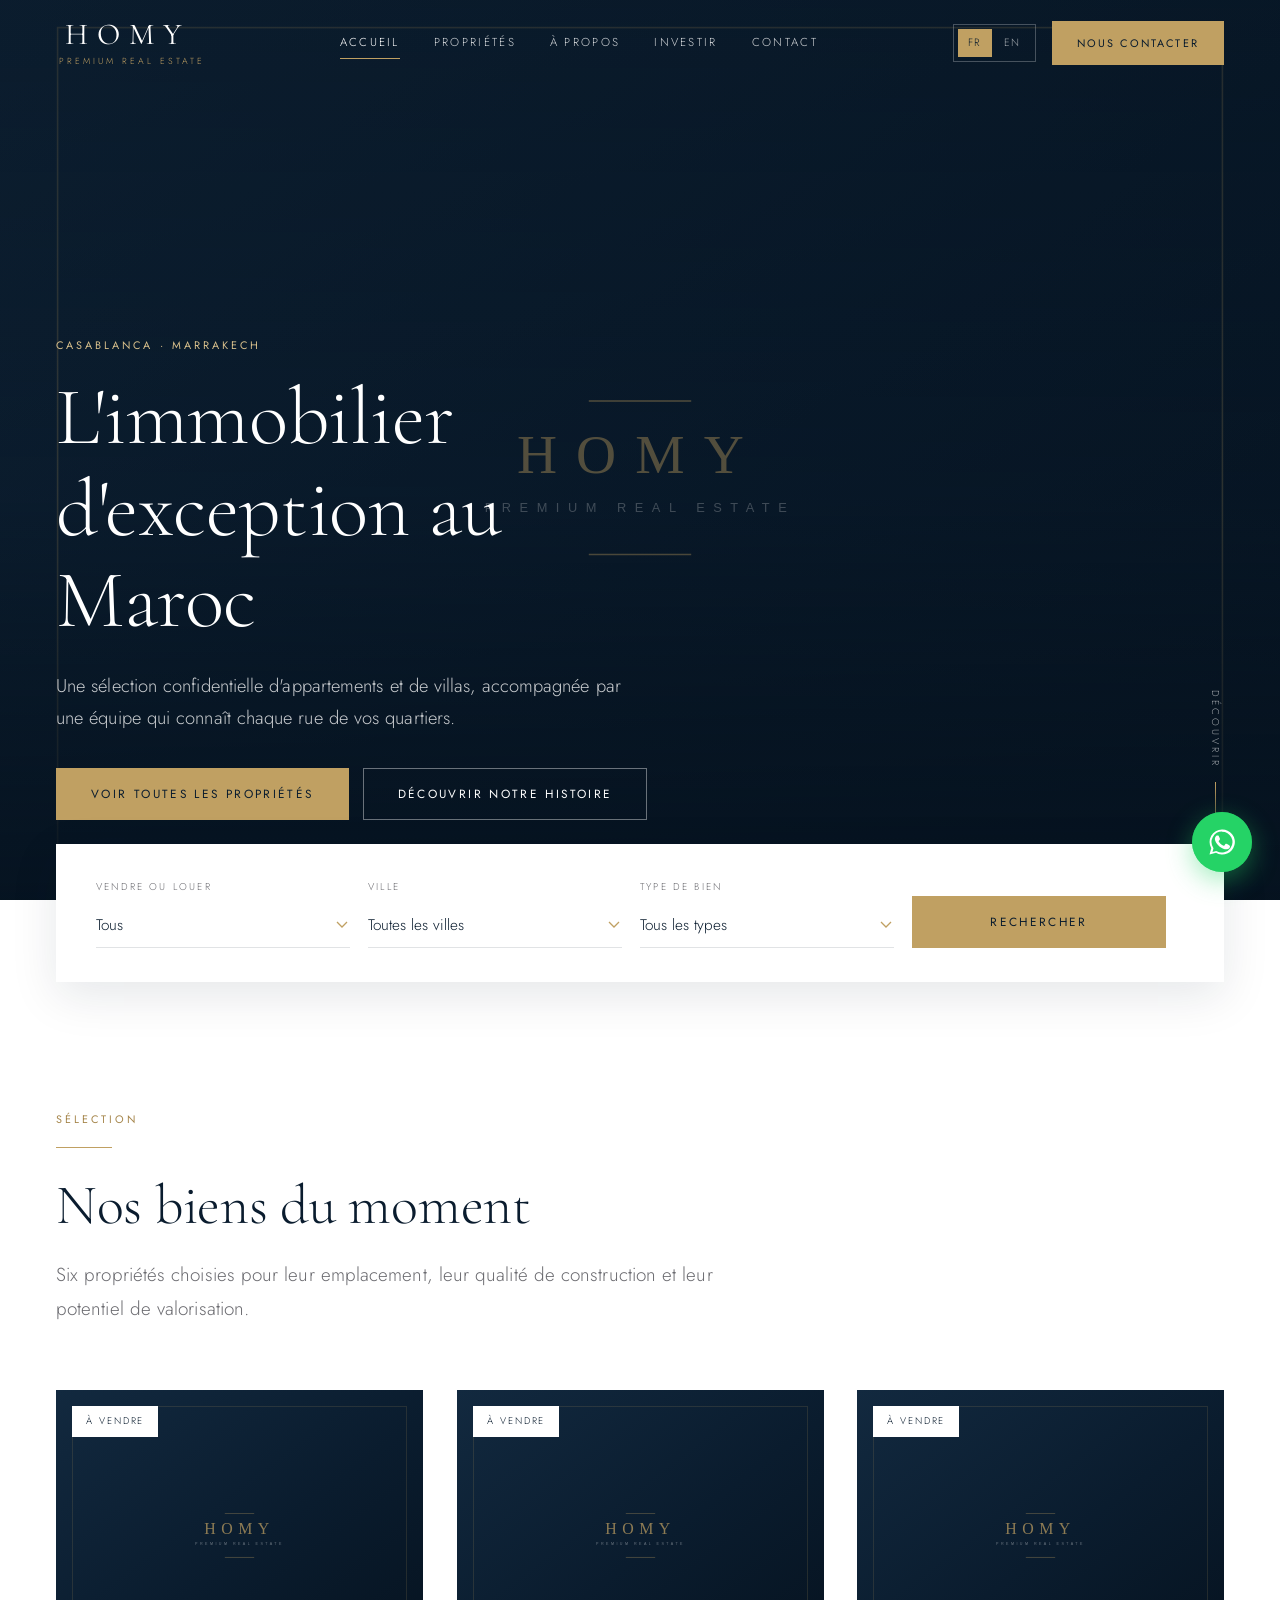
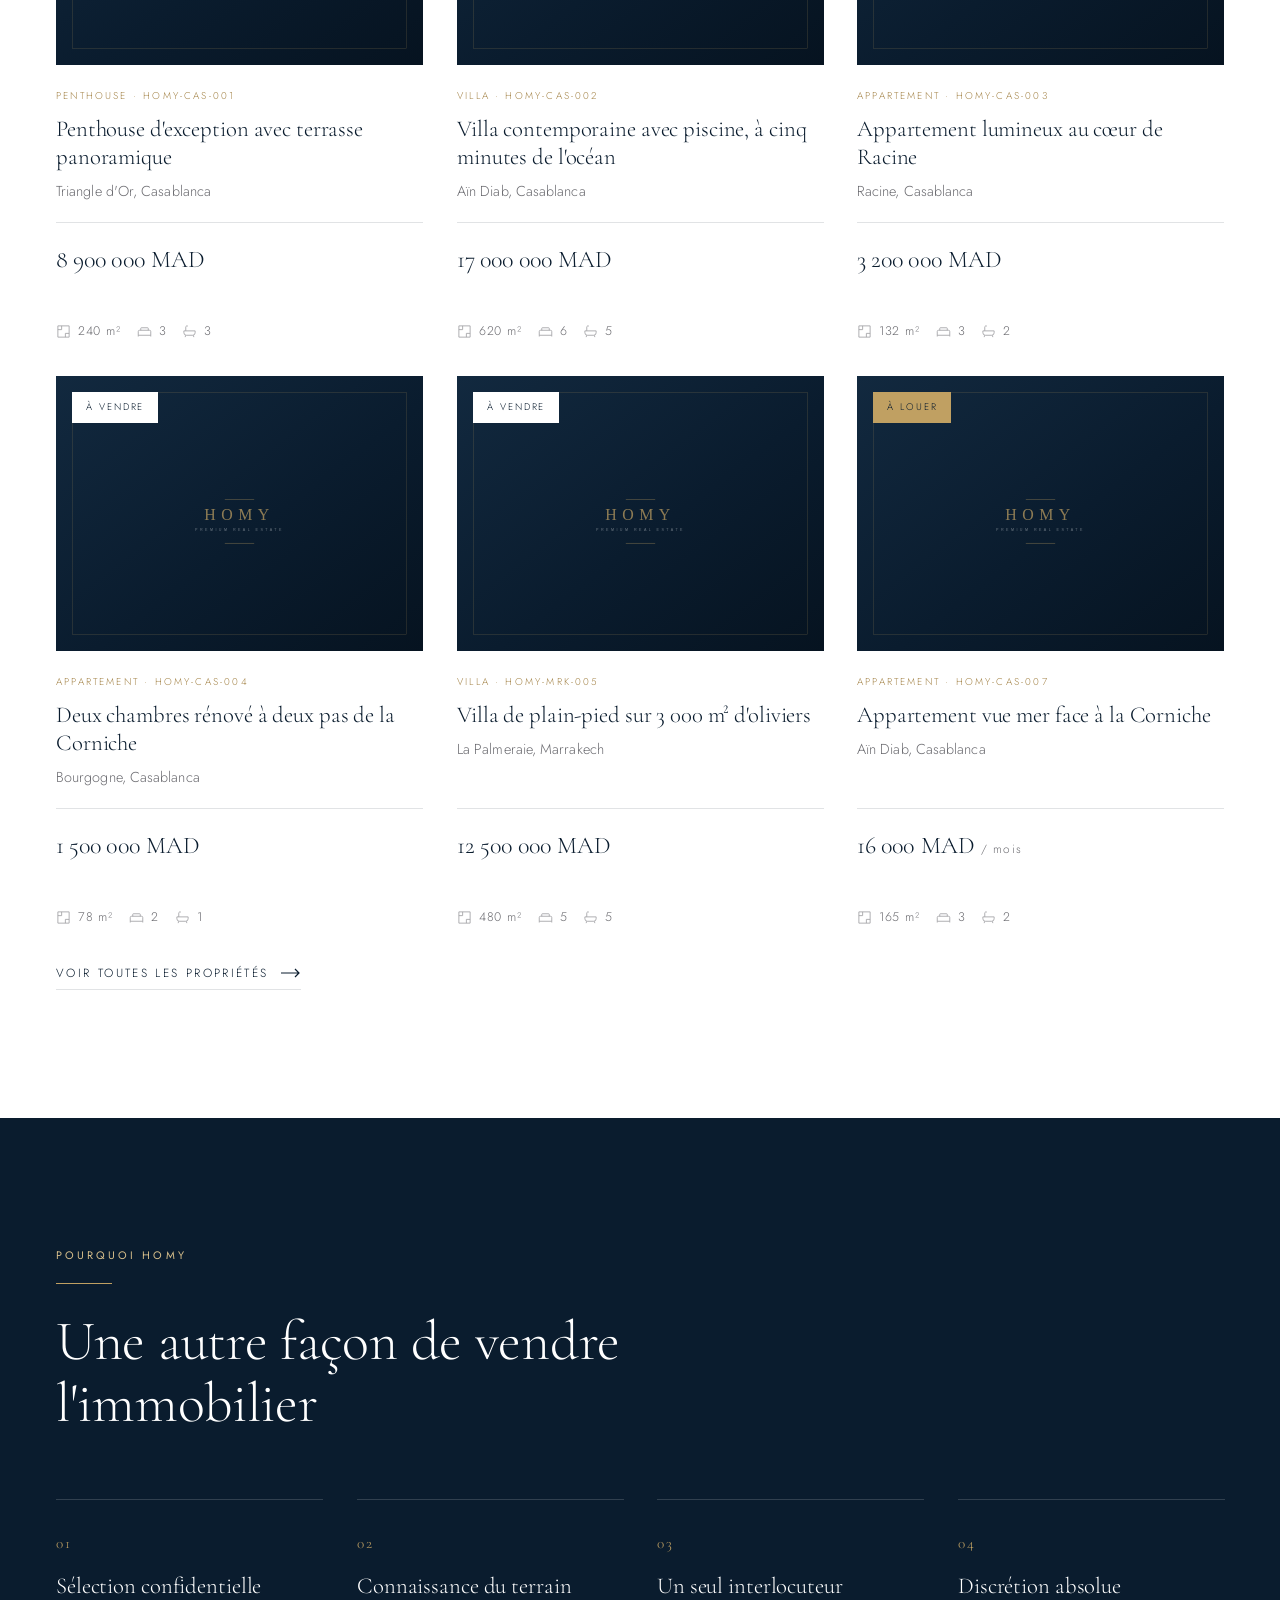
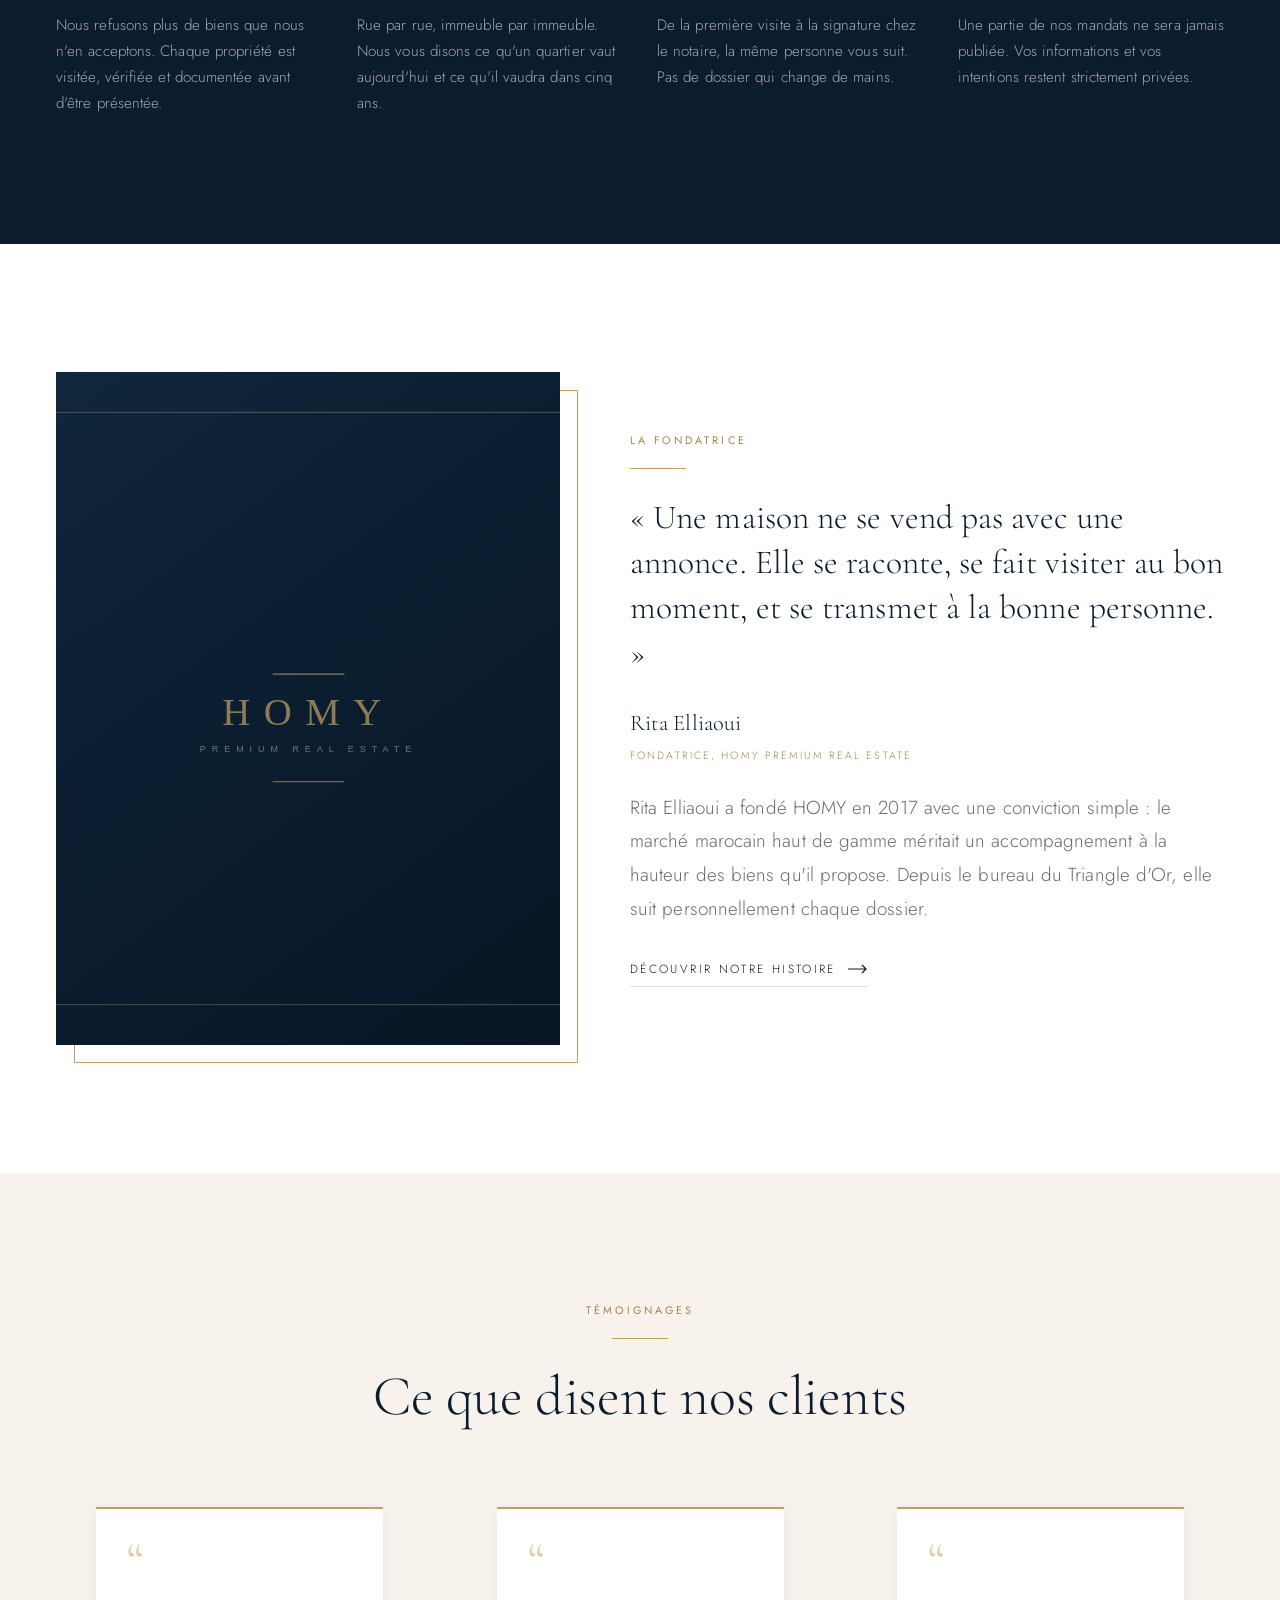
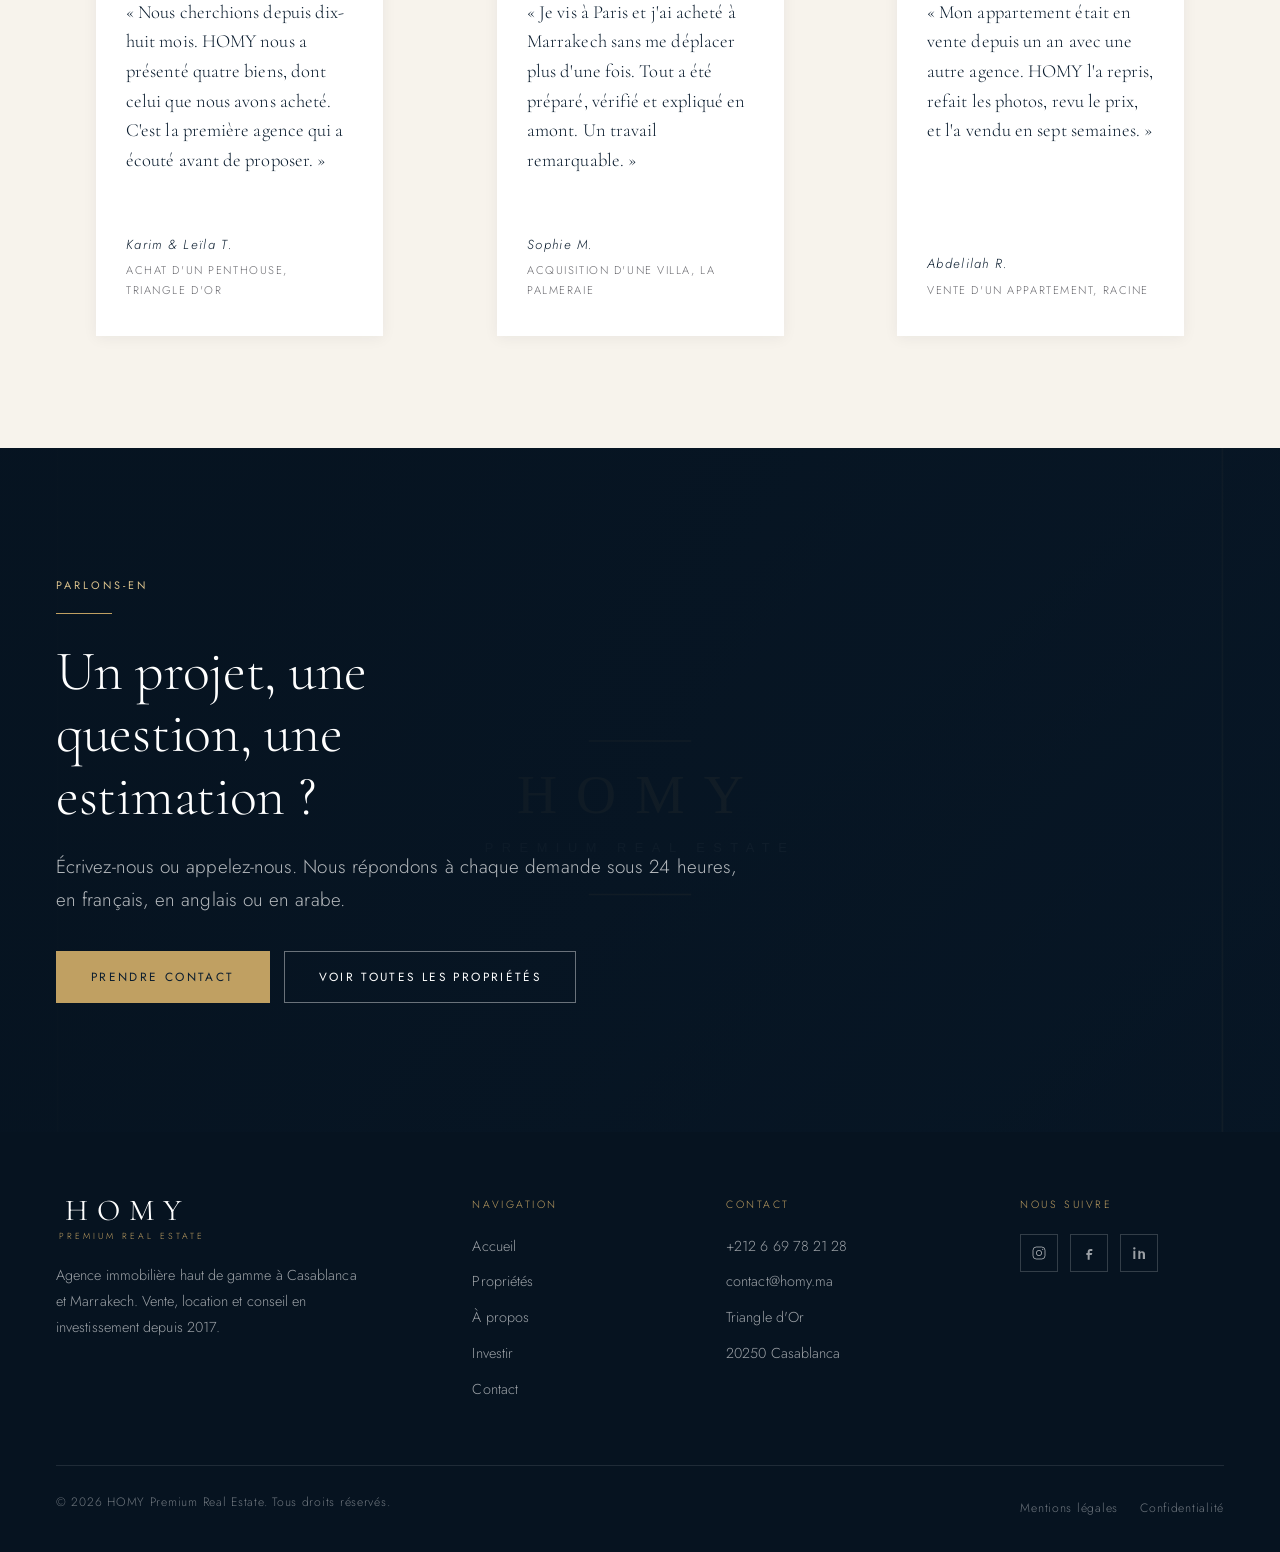
==== index.html @ 57d257c5 "Apply the client's real details and align with the final brief Agency details - Founder is Rita Elli" ====
<!DOCTYPE html>
<html lang="fr">
<head>
<meta charset="utf-8">
<meta name="viewport" content="width=device-width, initial-scale=1">
<title>HOMY Premium Real Estate — Immobilier d'exception à Casablanca et Marrakech</title>
<meta name="description" content="Agence immobilière haut de gamme à Casablanca et Marrakech. Appartements, villas, penthouses et riads d'exception. Vente, location et conseil en investissement depuis 2017.">
<meta name="theme-color" content="#0A1C2E">

<meta property="og:type" content="website">
<meta property="og:title" content="HOMY Premium Real Estate">
<meta property="og:description" content="L'immobilier d'exception au Maroc. Casablanca · Marrakech.">
<meta property="og:image" content="https://images.unsplash.com/photo-1613490493576-7fde63acd811?auto=format&fit=crop&w=1200&q=80">

<link rel="icon" href="data:image/svg+xml,%3Csvg xmlns='http://www.w3.org/2000/svg' viewBox='0 0 32 32'%3E%3Crect width='32' height='32' fill='%230A1C2E'/%3E%3Ctext x='16' y='22' font-family='Georgia,serif' font-size='15' fill='%23C0A062' text-anchor='middle'%3EH%3C/text%3E%3C/svg%3E">

<link rel="preconnect" href="https://fonts.googleapis.com">
<link rel="preconnect" href="https://fonts.gstatic.com" crossorigin>
<link rel="preconnect" href="https://images.unsplash.com" crossorigin>
<link href="https://fonts.googleapis.com/css2?family=Cormorant+Garamond:wght@300;400;500&family=Jost:wght@200;300;400;500&display=swap" rel="stylesheet">

<link rel="preload" as="image" href="https://images.unsplash.com/photo-1613490493576-7fde63acd811?auto=format&fit=crop&w=1900&q=80">
<link rel="stylesheet" href="css/style.css">
</head>

<body data-page="home">

<div data-header data-header-transparent></div>

<!-- ============================================================ HERO -->
<section class="hero">
  <div class="hero__media">
    <img src="https://images.unsplash.com/photo-1613490493576-7fde63acd811?auto=format&fit=crop&w=1900&q=80"
         srcset="https://images.unsplash.com/photo-1613490493576-7fde63acd811?auto=format&fit=crop&w=900&q=80 900w,
                 https://images.unsplash.com/photo-1613490493576-7fde63acd811?auto=format&fit=crop&w=1400&q=80 1400w,
                 https://images.unsplash.com/photo-1613490493576-7fde63acd811?auto=format&fit=crop&w=1900&q=80 1900w,
                 https://images.unsplash.com/photo-1613490493576-7fde63acd811?auto=format&fit=crop&w=2400&q=80 2400w"
         sizes="100vw"
         alt="Villa contemporaine avec piscine à débordement, Casablanca"
         fetchpriority="high" decoding="async" width="1900" height="1267">
  </div>

  <div class="hero__inner">
    <div class="container">
      <span class="eyebrow eyebrow--light" data-i18n="home.hero.eyebrow"></span>
      <h1 data-i18n="home.hero.title"></h1>
      <p class="hero__text" data-i18n="home.hero.subtitle"></p>
      <div class="btn-row">
        <a class="btn btn--gold" href="proprietes.html" data-i18n="common.viewAll"></a>
        <a class="btn btn--ghost" href="a-propos.html" data-i18n="founder.cta"></a>
      </div>
    </div>
  </div>

  <span class="hero__scroll" data-i18n="home.hero.scroll"></span>
</section>

<!-- ========================================================== SEARCH -->
<div class="search-wrap">
  <div class="container">
    <div class="search-panel">
      <form id="heroSearch" novalidate>
        <div class="field">
          <label class="field__label" for="s-status" data-i18n="search.status"></label>
          <select id="s-status" name="status"></select>
        </div>
        <div class="field">
          <label class="field__label" for="s-city" data-i18n="search.city"></label>
          <select id="s-city" name="city"></select>
        </div>
        <div class="field">
          <label class="field__label" for="s-type" data-i18n="search.type"></label>
          <select id="s-type" name="type"></select>
        </div>
        <button type="submit" class="btn btn--gold" data-i18n="search.submit"></button>
      </form>
    </div>
  </div>
</div>

<!-- ======================================================== FEATURED -->
<section class="section">
  <div class="container">
    <div class="section-head" data-reveal>
      <span class="eyebrow" data-i18n="home.featured.eyebrow"></span>
      <div class="rule"></div>
      <h2 data-i18n="home.featured.title"></h2>
      <p class="lead" data-i18n="home.featured.text"></p>
    </div>

    <div class="grid grid--3 cards--featured" id="featuredGrid"></div>

    <div class="btn-row" data-reveal>
      <a class="link-arrow" href="proprietes.html">
        <span data-i18n="common.viewAll"></span>
        <svg width="20" height="10" viewBox="0 0 20 10" fill="none" stroke="currentColor" stroke-width="1.2"><path d="M0 5h18M14 1l4 4-4 4"/></svg>
      </a>
    </div>
  </div>
</section>

<!-- ======================================================= WHY HOMY -->
<section class="section section--navy">
  <div class="container">
    <div class="section-head" data-reveal>
      <span class="eyebrow eyebrow--light" data-i18n="home.why.eyebrow"></span>
      <div class="rule"></div>
      <h2 data-i18n="home.why.title"></h2>
    </div>

    <div class="grid grid--4">
      <article class="feature" data-reveal data-reveal-delay="1">
        <div class="feature__num">01</div>
        <h3 data-i18n="home.why.1.title"></h3>
        <p data-i18n="home.why.1.text"></p>
      </article>
      <article class="feature" data-reveal data-reveal-delay="2">
        <div class="feature__num">02</div>
        <h3 data-i18n="home.why.2.title"></h3>
        <p data-i18n="home.why.2.text"></p>
      </article>
      <article class="feature" data-reveal data-reveal-delay="3">
        <div class="feature__num">03</div>
        <h3 data-i18n="home.why.3.title"></h3>
        <p data-i18n="home.why.3.text"></p>
      </article>
      <article class="feature" data-reveal data-reveal-delay="4">
        <div class="feature__num">04</div>
        <h3 data-i18n="home.why.4.title"></h3>
        <p data-i18n="home.why.4.text"></p>
      </article>
    </div>
  </div>
</section>

<!-- ========================================================= FOUNDER -->
<section class="section">
  <div class="container">
    <div class="founder">
      <div class="founder__media" data-reveal>
        <img src="https://images.unsplash.com/photo-1580489944761-15a19d654956?auto=format&fit=crop&w=900&q=80"
             alt="Rita Elliaoui, fondatrice de HOMY Premium Real Estate"
             loading="lazy" decoding="async" width="900" height="1200">
      </div>
      <div data-reveal data-reveal-delay="2">
        <span class="eyebrow" data-i18n="founder.eyebrow"></span>
        <div class="rule"></div>
        <p class="founder__quote" data-i18n="founder.quote"></p>
        <p class="founder__name" data-i18n="founder.name"></p>
        <p class="founder__role" data-i18n="founder.role"></p>
        <p class="lead" data-i18n="founder.text"></p>
        <div class="btn-row">
          <a class="link-arrow" href="a-propos.html">
            <span data-i18n="founder.cta"></span>
            <svg width="20" height="10" viewBox="0 0 20 10" fill="none" stroke="currentColor" stroke-width="1.2"><path d="M0 5h18M14 1l4 4-4 4"/></svg>
          </a>
        </div>
      </div>
    </div>
  </div>
</section>

<!-- ==================================================== TESTIMONIALS -->
<section class="section section--cream">
  <div class="container">
    <div class="section-head section-head--center" data-reveal>
      <span class="eyebrow" data-i18n="testimonials.eyebrow"></span>
      <div class="rule"></div>
      <h2 data-i18n="testimonials.title"></h2>
    </div>

    <div class="grid grid--3">
      <blockquote class="quote" data-reveal data-reveal-delay="1">
        <div class="quote__mark">“</div>
        <p class="quote__text" data-i18n="testimonial.1.text"></p>
        <cite class="quote__author" data-i18n="testimonial.1.author"></cite>
        <div class="quote__meta" data-i18n="testimonial.1.meta"></div>
      </blockquote>
      <blockquote class="quote" data-reveal data-reveal-delay="2">
        <div class="quote__mark">“</div>
        <p class="quote__text" data-i18n="testimonial.2.text"></p>
        <cite class="quote__author" data-i18n="testimonial.2.author"></cite>
        <div class="quote__meta" data-i18n="testimonial.2.meta"></div>
      </blockquote>
      <blockquote class="quote" data-reveal data-reveal-delay="3">
        <div class="quote__mark">“</div>
        <p class="quote__text" data-i18n="testimonial.3.text"></p>
        <cite class="quote__author" data-i18n="testimonial.3.author"></cite>
        <div class="quote__meta" data-i18n="testimonial.3.meta"></div>
      </blockquote>
    </div>
  </div>
</section>

<!-- ============================================================= CTA -->
<section class="section cta-band">
  <div class="cta-band__media">
    <img src="https://images.unsplash.com/photo-1600585154340-be6161a56a0c?auto=format&fit=crop&w=1600&q=80"
         alt="" loading="lazy" decoding="async" width="1600" height="1067">
  </div>
  <div class="container">
    <div data-reveal>
      <span class="eyebrow eyebrow--light" data-i18n="cta.eyebrow"></span>
      <div class="rule"></div>
      <h2 data-i18n="cta.title"></h2>
      <p class="lead" style="margin-top:22px" data-i18n="cta.text"></p>
      <div class="btn-row">
        <a class="btn btn--gold" href="contact.html" data-i18n="cta.button"></a>
        <a class="btn btn--ghost" href="proprietes.html" data-i18n="common.viewAll"></a>
      </div>
    </div>
  </div>
</section>

<div data-footer></div>

<script src="js/config.js"></script>
<script src="js/i18n.js"></script>
<script src="js/listings-backup.js"></script>
<script src="js/data.js"></script>
<script src="js/app.js"></script>
<script src="js/pages.js"></script>
</body>
</html>
---- css/style.css ----
/* =========================================================================
   HOMY — PREMIUM REAL ESTATE
   Design system and stylesheet
   -------------------------------------------------------------------------
   Contents
     01. Design tokens (colours, fonts, spacing)
     02. Reset and base
     03. Typography
     04. Layout helpers
     05. Buttons and links
     06. Header and navigation
     07. Hero
     08. Search panel
     09. Property cards
     10. Why HOMY / feature grids
     11. Founder
     12. Testimonials
     13. Call-to-action band
     14. Footer
     15. Floating WhatsApp button
     16. Interior page headers
     17. Filters (properties page)
     18. Single property page
     19. About page
     20. Invest page
     21. Contact page
     22. Reveal animations
   ========================================================================= */


/* =========================================================================
   01. DESIGN TOKENS
   ========================================================================= */
:root {
  /* Colours */
  --navy:        #0A1C2E;
  --navy-deep:   #061320;
  --navy-soft:   #16324B;
  --gold:        #C0A062;
  --gold-light:  #D9C08C;
  --gold-dark:   #A5854A;
  --cream:       #F7F3EC;
  --cream-deep:  #EFE9DE;
  --white:       #FFFFFF;
  --charcoal:    #26262B;
  --muted:       #6B6B70;
  --line:        rgba(10, 28, 46, 0.12);
  --line-light:  rgba(255, 255, 255, 0.16);

  /* Type */
  --font-serif: "Cormorant Garamond", "Times New Roman", Georgia, serif;
  --font-sans:  "Jost", "Helvetica Neue", Helvetica, Arial, sans-serif;

  /* Spacing */
  --gutter: 22px;
  --section-y: 68px;
  --max: 1320px;

  /* Motion */
  --ease: cubic-bezier(0.22, 0.61, 0.36, 1);
  --slow: 0.7s;
  --fast: 0.3s;

  /* Elevation */
  --shadow-sm: 0 2px 14px rgba(10, 28, 46, 0.06);
  --shadow-md: 0 14px 44px rgba(10, 28, 46, 0.10);
  --shadow-lg: 0 30px 80px rgba(10, 28, 46, 0.16);

  --header-h: 74px;
}

@media (min-width: 760px) {
  :root { --gutter: 40px; --section-y: 96px; --header-h: 86px; }
}
@media (min-width: 1180px) {
  :root { --gutter: 56px; --section-y: 128px; }
}


/* =========================================================================
   02. RESET AND BASE
   ========================================================================= */
*, *::before, *::after { box-sizing: border-box; }

html {
  -webkit-text-size-adjust: 100%;
  scroll-behavior: smooth;
  scroll-padding-top: calc(var(--header-h) + 20px);
}

body {
  margin: 0;
  background: var(--white);
  color: var(--charcoal);
  font-family: var(--font-sans);
  font-size: 16px;
  font-weight: 300;
  line-height: 1.72;
  letter-spacing: 0.005em;
  overflow-x: hidden;
  -webkit-font-smoothing: antialiased;
  -moz-osx-font-smoothing: grayscale;
}

body.no-scroll { overflow: hidden; }

img { max-width: 100%; height: auto; display: block; }

a { color: inherit; text-decoration: none; }

button, input, select, textarea {
  font: inherit;
  color: inherit;
}

button { cursor: pointer; background: none; border: none; padding: 0; }

::selection { background: var(--gold); color: var(--navy); }

:focus-visible {
  outline: 2px solid var(--gold);
  outline-offset: 3px;
}

hr {
  border: 0;
  border-top: 1px solid var(--line);
  margin: 0;
}


/* =========================================================================
   03. TYPOGRAPHY
   ========================================================================= */
h1, h2, h3, h4 {
  font-family: var(--font-serif);
  font-weight: 300;
  line-height: 1.12;
  letter-spacing: -0.005em;
  margin: 0;
  color: var(--navy);
}

h1 { font-size: clamp(2.5rem, 8vw, 5.1rem); }
h2 { font-size: clamp(2rem, 5.4vw, 3.5rem); }
h3 { font-size: clamp(1.35rem, 3vw, 1.9rem); }
h4 { font-size: clamp(1.1rem, 2.2vw, 1.35rem); }

p { margin: 0 0 1.1em; }
p:last-child { margin-bottom: 0; }

/* Small gold label above a heading */
.eyebrow {
  display: block;
  font-family: var(--font-sans);
  font-size: 0.68rem;
  font-weight: 400;
  letter-spacing: 0.28em;
  text-transform: uppercase;
  color: var(--gold-dark);
  margin: 0 0 18px;
}
.eyebrow--light { color: var(--gold-light); }

.lead {
  font-size: clamp(1.02rem, 1.9vw, 1.18rem);
  line-height: 1.78;
  color: var(--muted);
  max-width: 62ch;
}

.section-head { max-width: 720px; margin-bottom: 44px; }
.section-head .lead { margin-top: 22px; }
.section-head--center { margin-left: auto; margin-right: auto; text-align: center; }
.section-head--center .lead { margin-left: auto; margin-right: auto; }

@media (min-width: 760px) {
  .section-head { margin-bottom: 64px; }
}

/* A thin gold rule used as a decorative divider */
.rule {
  width: 56px;
  height: 1px;
  background: var(--gold);
  margin: 0 0 26px;
}
.section-head--center .rule { margin-left: auto; margin-right: auto; }


/* =========================================================================
   04. LAYOUT HELPERS
   ========================================================================= */
.container {
  width: 100%;
  max-width: var(--max);
  margin: 0 auto;
  padding-inline: var(--gutter);
}
.container--narrow { max-width: 900px; }

.section { padding-block: var(--section-y); }
.section--tight { padding-block: calc(var(--section-y) * 0.62); }
.section--cream { background: var(--cream); }
.section--navy { background: var(--navy); color: rgba(255,255,255,0.78); }
.section--navy h1, .section--navy h2, .section--navy h3, .section--navy h4 { color: var(--white); }
.section--navy .lead { color: rgba(255,255,255,0.66); }

.grid { display: grid; gap: 26px; }

@media (min-width: 700px)  { .grid--2 { grid-template-columns: repeat(2, 1fr); } }
@media (min-width: 700px)  { .grid--3 { grid-template-columns: repeat(2, 1fr); } }
@media (min-width: 1060px) { .grid--3 { grid-template-columns: repeat(3, 1fr); } }
@media (min-width: 700px)  { .grid--4 { grid-template-columns: repeat(2, 1fr); } }
@media (min-width: 1060px) { .grid--4 { grid-template-columns: repeat(4, 1fr); } }

@media (min-width: 900px) { .grid { gap: 34px; } }

/* Hidden until a keyboard user tabs onto it */
.skip-link {
  position: fixed;
  top: 10px;
  left: 10px;
  z-index: 1000;
  background: var(--gold);
  color: var(--navy);
  padding: 12px 22px;
  font-size: 0.72rem;
  letter-spacing: 0.18em;
  text-transform: uppercase;
  transform: translateY(-160%);
  transition: transform var(--fast) var(--ease);
}
.skip-link:focus { transform: none; }

.visually-hidden {
  position: absolute !important;
  width: 1px; height: 1px;
  padding: 0; margin: -1px;
  overflow: hidden;
  clip: rect(0 0 0 0);
  white-space: nowrap;
  border: 0;
}


/* =========================================================================
   05. BUTTONS AND LINKS
   ========================================================================= */
.btn {
  display: inline-flex;
  align-items: center;
  justify-content: center;
  gap: 11px;
  padding: 15px 34px;
  font-family: var(--font-sans);
  font-size: 0.74rem;
  font-weight: 400;
  letter-spacing: 0.2em;
  text-transform: uppercase;
  border: 1px solid transparent;
  background: var(--navy);
  color: var(--white);
  transition: background var(--fast) var(--ease),
              color var(--fast) var(--ease),
              border-color var(--fast) var(--ease),
              transform var(--fast) var(--ease);
  white-space: nowrap;
}
.btn:hover { background: var(--navy-soft); transform: translateY(-2px); }

.btn--gold { background: var(--gold); color: var(--navy); }
.btn--gold:hover { background: var(--gold-light); }

.btn--outline {
  background: transparent;
  border-color: var(--navy);
  color: var(--navy);
}
.btn--outline:hover { background: var(--navy); color: var(--white); }

.btn--ghost {
  background: transparent;
  border-color: rgba(255,255,255,0.4);
  color: var(--white);
}
.btn--ghost:hover { background: var(--white); color: var(--navy); border-color: var(--white); }

.btn--whatsapp { background: #1FA855; color: #fff; }
.btn--whatsapp:hover { background: #178c46; }

.btn--block { width: 100%; }
.btn--sm { padding: 12px 24px; font-size: 0.68rem; }

/* Understated text link with an animated gold underline */
.link-arrow {
  display: inline-flex;
  align-items: center;
  gap: 12px;
  font-size: 0.74rem;
  letter-spacing: 0.2em;
  text-transform: uppercase;
  color: var(--navy);
  padding-bottom: 6px;
  border-bottom: 1px solid var(--line);
  transition: border-color var(--fast) var(--ease), color var(--fast) var(--ease);
}
.link-arrow svg { transition: transform var(--fast) var(--ease); }
.link-arrow:hover { border-color: var(--gold); color: var(--gold-dark); }
.link-arrow:hover svg { transform: translateX(6px); }
.link-arrow--light { color: var(--white); border-color: var(--line-light); }
.link-arrow--light:hover { color: var(--gold-light); border-color: var(--gold); }

.btn-row {
  display: flex;
  flex-wrap: wrap;
  gap: 14px;
  margin-top: 34px;
}


/* =========================================================================
   06. HEADER AND NAVIGATION
   ========================================================================= */
.site-header {
  position: fixed;
  inset: 0 0 auto 0;
  z-index: 900;
  height: var(--header-h);
  display: flex;
  align-items: center;
  background: var(--navy);
  transition: background var(--slow) var(--ease), box-shadow var(--slow) var(--ease);
}

/* Transparent over the homepage hero, solid once scrolled */
.site-header--transparent { background: transparent; }
.site-header--transparent.is-stuck { background: var(--navy); box-shadow: 0 1px 0 rgba(255,255,255,0.08); }

.site-header .container {
  display: flex;
  align-items: center;
  justify-content: space-between;
  gap: 20px;
}

.brand { display: flex; flex-direction: column; line-height: 1; }
.brand__name {
  font-family: var(--font-serif);
  font-size: 1.6rem;
  font-weight: 400;
  letter-spacing: 0.3em;
  color: var(--white);
  padding-left: 0.3em;
}
.brand__line {
  font-size: 0.5rem;
  letter-spacing: 0.34em;
  text-transform: uppercase;
  color: var(--gold);
  margin-top: 6px;
  padding-left: 0.35em;
}
@media (min-width: 760px) {
  .brand__name { font-size: 1.9rem; }
  .brand__line { font-size: 0.55rem; }
}

.nav { display: none; }

@media (min-width: 1060px) {
  .nav { display: flex; align-items: center; gap: 34px; }
}

.nav__link {
  position: relative;
  font-size: 0.72rem;
  letter-spacing: 0.2em;
  text-transform: uppercase;
  color: rgba(255,255,255,0.82);
  padding-block: 6px;
  transition: color var(--fast) var(--ease);
}
.nav__link::after {
  content: "";
  position: absolute;
  left: 0; bottom: 0;
  width: 100%; height: 1px;
  background: var(--gold);
  transform: scaleX(0);
  transform-origin: right;
  transition: transform var(--slow) var(--ease);
}
.nav__link:hover { color: var(--white); }
.nav__link:hover::after,
.nav__link.is-active::after { transform: scaleX(1); transform-origin: left; }
.nav__link.is-active { color: var(--white); }

.header-tools { display: flex; align-items: center; gap: 16px; }

/* Language switch */
.lang {
  display: flex;
  align-items: center;
  gap: 2px;
  border: 1px solid rgba(255,255,255,0.25);
  padding: 4px;
}
.lang__btn {
  font-size: 0.66rem;
  letter-spacing: 0.14em;
  text-transform: uppercase;
  color: rgba(255,255,255,0.62);
  padding: 5px 10px;
  transition: color var(--fast) var(--ease), background var(--fast) var(--ease);
}
.lang__btn:hover { color: var(--white); }
.lang__btn.is-active { background: var(--gold); color: var(--navy); }

.header-cta { display: none; }
@media (min-width: 1240px) { .header-cta { display: inline-flex; } }

/* Burger */
.burger {
  display: flex;
  flex-direction: column;
  justify-content: center;
  gap: 6px;
  width: 34px;
  height: 34px;
}
@media (min-width: 1060px) { .burger { display: none; } }
.burger span {
  display: block;
  height: 1px;
  width: 100%;
  background: var(--white);
  transition: transform var(--fast) var(--ease), opacity var(--fast) var(--ease);
}
.burger.is-open span:nth-child(1) { transform: translateY(3.5px) rotate(45deg); }
.burger.is-open span:nth-child(2) { opacity: 0; }
.burger.is-open span:nth-child(3) { transform: translateY(-3.5px) rotate(-45deg); }

/* Mobile drawer */
.mobile-nav {
  position: fixed;
  inset: 0;
  z-index: 890;
  background: var(--navy);
  padding: calc(var(--header-h) + 40px) var(--gutter) 48px;
  display: flex;
  flex-direction: column;
  opacity: 0;
  visibility: hidden;
  transform: translateY(-14px);
  transition: opacity var(--slow) var(--ease), transform var(--slow) var(--ease), visibility var(--slow);
  overflow-y: auto;
}
.mobile-nav.is-open { opacity: 1; visibility: visible; transform: none; }
@media (min-width: 1060px) { .mobile-nav { display: none; } }

.mobile-nav__link {
  font-family: var(--font-serif);
  font-size: 2rem;
  color: var(--white);
  padding: 15px 0;
  border-bottom: 1px solid rgba(255,255,255,0.1);
  transition: color var(--fast) var(--ease), padding-left var(--fast) var(--ease);
}
.mobile-nav__link:hover { color: var(--gold); padding-left: 10px; }
.mobile-nav__footer { margin-top: auto; padding-top: 40px; }
.mobile-nav__footer .btn { width: 100%; }
.mobile-nav__contact {
  margin-top: 26px;
  font-size: 0.85rem;
  color: rgba(255,255,255,0.6);
  letter-spacing: 0.04em;
}
.mobile-nav__contact a { display: block; margin-bottom: 6px; color: rgba(255,255,255,0.82); }

/* Pushes page content below the fixed header (all pages except the home hero) */
.page-offset { padding-top: var(--header-h); }


/* =========================================================================
   07. HERO
   ========================================================================= */
.hero {
  position: relative;
  min-height: 100svh;
  display: flex;
  align-items: flex-end;
  color: var(--white);
  overflow: hidden;
}
.hero__media { position: absolute; inset: 0; }
.hero__media img {
  width: 100%;
  height: 100%;
  object-fit: cover;
  transform: scale(1.06);
  animation: heroZoom 14s var(--ease) forwards;
}
@keyframes heroZoom { to { transform: scale(1); } }

.hero__media::after {
  content: "";
  position: absolute;
  inset: 0;
  background:
    linear-gradient(to top, rgba(6,19,32,0.92) 0%, rgba(6,19,32,0.42) 45%, rgba(6,19,32,0.55) 100%);
}

.hero__inner {
  position: relative;
  z-index: 2;
  width: 100%;
  padding-bottom: 54px;
  padding-top: calc(var(--header-h) + 60px);
}
@media (min-width: 760px) { .hero__inner { padding-bottom: 80px; } }

.hero h1 {
  color: var(--white);
  max-width: 15ch;
  margin-bottom: 24px;
}
.hero__text {
  max-width: 52ch;
  color: rgba(255,255,255,0.78);
  font-size: clamp(1rem, 2vw, 1.15rem);
}

/* Staggered entrance */
.hero .eyebrow,
.hero h1,
.hero__text,
.hero .btn-row {
  opacity: 0;
  transform: translateY(26px);
  animation: heroUp 1s var(--ease) forwards;
}
.hero .eyebrow   { animation-delay: 0.15s; }
.hero h1         { animation-delay: 0.3s; }
.hero__text      { animation-delay: 0.45s; }
.hero .btn-row   { animation-delay: 0.6s; }
@keyframes heroUp { to { opacity: 1; transform: none; } }

.hero__scroll {
  display: none;
  position: absolute;
  right: var(--gutter);
  bottom: 54px;
  z-index: 3;
  writing-mode: vertical-rl;
  font-size: 0.62rem;
  letter-spacing: 0.3em;
  text-transform: uppercase;
  color: rgba(255,255,255,0.6);
  align-items: center;
  gap: 14px;
}
@media (min-width: 1060px) { .hero__scroll { display: flex; } }
.hero__scroll::after {
  content: "";
  width: 1px;
  height: 64px;
  background: linear-gradient(to bottom, var(--gold), transparent);
}


/* =========================================================================
   08. SEARCH PANEL
   ========================================================================= */
.search-wrap {
  position: relative;
  z-index: 5;
  margin-top: -1px;
}
.search-panel {
  background: var(--white);
  box-shadow: var(--shadow-md);
  padding: 26px var(--gutter);
}
@media (min-width: 1060px) {
  .search-wrap { margin-top: -56px; }
  .search-panel { padding: 34px 40px; }
}

.search-panel form {
  display: grid;
  gap: 18px;
}
@media (min-width: 700px) { .search-panel form { grid-template-columns: repeat(2, 1fr); } }
@media (min-width: 1060px) { .search-panel form { grid-template-columns: repeat(4, 1fr) auto; align-items: end; } }

.field { display: flex; flex-direction: column; gap: 8px; min-width: 0; }
.field__label {
  font-size: 0.62rem;
  letter-spacing: 0.22em;
  text-transform: uppercase;
  color: var(--muted);
}
.field select,
.field input,
.field textarea {
  width: 100%;
  border: 0;
  border-bottom: 1px solid var(--line);
  background: transparent;
  padding: 9px 0;
  font-size: 0.96rem;
  font-weight: 300;
  color: var(--navy);
  border-radius: 0;
  transition: border-color var(--fast) var(--ease);
}
.field select {
  appearance: none;
  -webkit-appearance: none;
  background-image: url("data:image/svg+xml,%3Csvg xmlns='http://www.w3.org/2000/svg' width='12' height='8' viewBox='0 0 12 8'%3E%3Cpath d='M1 1l5 5 5-5' fill='none' stroke='%23C0A062' stroke-width='1.3'/%3E%3C/svg%3E");
  background-repeat: no-repeat;
  background-position: right 2px center;
  padding-right: 24px;
  cursor: pointer;
}
.field select:focus,
.field input:focus,
.field textarea:focus { outline: none; border-color: var(--gold); }
.field textarea { resize: vertical; min-height: 130px; }
.field input::placeholder, .field textarea::placeholder { color: #A9A9AE; }


/* =========================================================================
   09. PROPERTY CARDS
   ========================================================================= */
.card {
  display: flex;
  flex-direction: column;
  background: var(--white);
  height: 100%;
}

.card__media {
  position: relative;
  overflow: hidden;
  aspect-ratio: 4 / 3;
  background: var(--cream-deep);
}
.card__media img {
  width: 100%; height: 100%;
  object-fit: cover;
  transition: transform 1.2s var(--ease);
}
.card:hover .card__media img { transform: scale(1.07); }

.card__media::after {
  content: "";
  position: absolute; inset: 0;
  background: linear-gradient(to top, rgba(6,19,32,0.35), transparent 55%);
  opacity: 0;
  transition: opacity var(--slow) var(--ease);
}
.card:hover .card__media::after { opacity: 1; }

.badge {
  position: absolute;
  top: 16px; left: 16px;
  z-index: 2;
  background: var(--white);
  color: var(--navy);
  font-size: 0.6rem;
  letter-spacing: 0.2em;
  text-transform: uppercase;
  padding: 7px 14px;
}
.badge--rent { background: var(--gold); color: var(--navy); }

.card__body { padding: 22px 0 0; display: flex; flex-direction: column; flex: 1; }

.card__meta {
  font-size: 0.62rem;
  letter-spacing: 0.22em;
  text-transform: uppercase;
  color: var(--gold-dark);
  margin-bottom: 11px;
}
.card__title {
  font-family: var(--font-serif);
  font-size: 1.42rem;
  line-height: 1.24;
  color: var(--navy);
  margin-bottom: 8px;
  transition: color var(--fast) var(--ease);
}
.card:hover .card__title { color: var(--gold-dark); }

.card__place {
  font-size: 0.9rem;
  color: var(--muted);
  margin-bottom: 18px;
}

.card__price {
  font-family: var(--font-serif);
  font-size: 1.5rem;
  color: var(--navy);
  margin-top: auto;
  padding-top: 16px;
  border-top: 1px solid var(--line);
}
.card__price span {
  font-family: var(--font-sans);
  font-size: 0.74rem;
  letter-spacing: 0.1em;
  color: var(--muted);
}

.card__specs {
  display: flex;
  flex-wrap: wrap;
  gap: 16px;
  margin-top: 14px;
  font-size: 0.78rem;
  letter-spacing: 0.06em;
  color: var(--muted);
}
.card__specs span { display: inline-flex; align-items: center; gap: 7px; }
.card__specs svg { flex: none; opacity: 0.65; }

/* Shown for the fraction of a second before the properties arrive */
.card-skeleton { pointer-events: none; }
.card-skeleton__media {
  aspect-ratio: 4 / 3;
  background: linear-gradient(100deg, var(--cream-deep) 30%, var(--cream) 50%, var(--cream-deep) 70%);
  background-size: 300% 100%;
  animation: shimmer 1.6s linear infinite;
}
.card-skeleton__line {
  height: 12px;
  margin-top: 16px;
  background: var(--cream-deep);
}
.card-skeleton__line--short { width: 45%; }
@keyframes shimmer {
  from { background-position: 130% 0; }
  to   { background-position: -30% 0; }
}

/* Featured layout on the homepage: first card spans two columns on wide screens */
@media (min-width: 1060px) {
  .cards--featured { grid-template-columns: repeat(3, 1fr); }
}


/* =========================================================================
   10. WHY HOMY / FEATURE GRIDS
   ========================================================================= */
.feature {
  padding-top: 30px;
  border-top: 1px solid var(--line);
}
.feature__num {
  font-family: var(--font-serif);
  font-size: 0.95rem;
  color: var(--gold);
  letter-spacing: 0.1em;
  margin-bottom: 18px;
}
.feature h3 { margin-bottom: 12px; font-size: 1.42rem; }
.feature p { color: var(--muted); font-size: 0.95rem; }

.section--navy .feature { border-color: var(--line-light); }
.section--navy .feature p { color: rgba(255,255,255,0.62); }


/* =========================================================================
   11. FOUNDER
   ========================================================================= */
.founder { display: grid; gap: 40px; align-items: center; }
@media (min-width: 900px) { .founder { grid-template-columns: 0.85fr 1fr; gap: 70px; } }

.founder__media { position: relative; }
.founder__media img { width: 100%; aspect-ratio: 3 / 4; object-fit: cover; }
.founder__media::before {
  content: "";
  position: absolute;
  inset: 18px -18px -18px 18px;
  border: 1px solid var(--gold);
  z-index: -1;
}
.founder__quote {
  font-family: var(--font-serif);
  font-size: clamp(1.5rem, 3.2vw, 2.1rem);
  line-height: 1.35;
  color: var(--navy);
  margin-bottom: 28px;
}
.founder__name {
  font-family: var(--font-serif);
  font-size: 1.4rem;
  color: var(--navy);
  margin-bottom: 4px;
}
.founder__role {
  font-size: 0.66rem;
  letter-spacing: 0.2em;
  text-transform: uppercase;
  color: var(--gold-dark);
  margin-bottom: 26px;
}


/* =========================================================================
   12. TESTIMONIALS
   ========================================================================= */
.quote {
  background: var(--white);
  padding: 36px 30px;
  height: 100%;
  display: flex;
  flex-direction: column;
  border-top: 2px solid var(--gold);
  box-shadow: var(--shadow-sm);
}
.quote__mark {
  font-family: var(--font-serif);
  font-size: 3.4rem;
  line-height: 0.6;
  color: var(--gold);
  opacity: 0.5;
  margin-bottom: 20px;
}
.quote__text {
  font-family: var(--font-serif);
  font-size: 1.16rem;
  line-height: 1.6;
  color: var(--navy);
  margin-bottom: 26px;
}
.quote__author {
  margin-top: auto;
  font-size: 0.82rem;
  letter-spacing: 0.1em;
  color: var(--navy);
}
.quote__meta {
  font-size: 0.7rem;
  letter-spacing: 0.14em;
  text-transform: uppercase;
  color: var(--muted);
  margin-top: 5px;
}


/* =========================================================================
   13. CALL-TO-ACTION BAND
   ========================================================================= */
.cta-band {
  position: relative;
  color: var(--white);
  overflow: hidden;
  background: var(--navy);
}
.cta-band__media { position: absolute; inset: 0; }
.cta-band__media img { width: 100%; height: 100%; object-fit: cover; opacity: 0.34; }
.cta-band__media::after {
  content: "";
  position: absolute; inset: 0;
  background: linear-gradient(120deg, rgba(6,19,32,0.94) 20%, rgba(6,19,32,0.55) 100%);
}
.cta-band .container { position: relative; z-index: 2; }
.cta-band h2 { color: var(--white); max-width: 18ch; }
.cta-band .lead { color: rgba(255,255,255,0.7); }


/* =========================================================================
   14. FOOTER
   ========================================================================= */
.site-footer {
  background: var(--navy-deep);
  color: rgba(255,255,255,0.6);
  padding-top: 64px;
  font-size: 0.9rem;
}
.footer-grid {
  display: grid;
  gap: 40px;
  padding-bottom: 52px;
}
@media (min-width: 760px) { .footer-grid { grid-template-columns: 1.6fr 1fr 1.2fr; gap: 50px; } }
@media (min-width: 1060px) { .footer-grid { grid-template-columns: 1.8fr 1fr 1.2fr 1fr; } }

.footer-brand .brand { margin-bottom: 22px; }
.footer-about { max-width: 38ch; line-height: 1.8; }

.footer-title {
  font-size: 0.66rem;
  letter-spacing: 0.24em;
  text-transform: uppercase;
  color: var(--gold);
  margin-bottom: 20px;
}
.footer-list { list-style: none; margin: 0; padding: 0; }
.footer-list li { margin-bottom: 11px; }
.footer-list a { transition: color var(--fast) var(--ease); }
.footer-list a:hover { color: var(--gold-light); }

.socials { display: flex; gap: 12px; }
.socials a {
  width: 38px; height: 38px;
  display: grid; place-items: center;
  border: 1px solid rgba(255,255,255,0.18);
  transition: border-color var(--fast) var(--ease), background var(--fast) var(--ease), color var(--fast) var(--ease);
}
.socials a:hover { background: var(--gold); border-color: var(--gold); color: var(--navy); }

.footer-bottom {
  border-top: 1px solid rgba(255,255,255,0.1);
  padding-block: 26px;
  display: flex;
  flex-direction: column;
  gap: 12px;
  font-size: 0.76rem;
  letter-spacing: 0.06em;
  color: rgba(255,255,255,0.42);
}
@media (min-width: 760px) {
  .footer-bottom { flex-direction: row; align-items: center; justify-content: space-between; }
}
.footer-bottom nav { display: flex; gap: 22px; }
.footer-bottom a:hover { color: var(--gold-light); }


/* =========================================================================
   15. FLOATING WHATSAPP BUTTON
   ========================================================================= */
.wa-float {
  position: fixed;
  right: 18px;
  bottom: 18px;
  z-index: 800;
  width: 54px; height: 54px;
  border-radius: 50%;
  background: #25D366;
  color: #fff;
  display: grid;
  place-items: center;
  box-shadow: 0 8px 26px rgba(37, 211, 102, 0.42);
  transition: transform var(--fast) var(--ease), box-shadow var(--fast) var(--ease);
}
.wa-float:hover { transform: scale(1.08); box-shadow: 0 12px 34px rgba(37, 211, 102, 0.5); }
.wa-float svg { width: 27px; height: 27px; }
@media (min-width: 760px) {
  .wa-float { right: 28px; bottom: 28px; width: 60px; height: 60px; }
  .wa-float svg { width: 30px; height: 30px; }
}
.wa-float::before {
  content: "";
  position: absolute;
  inset: 0;
  border-radius: 50%;
  border: 1px solid rgba(37, 211, 102, 0.55);
  animation: waPulse 2.6s ease-out infinite;
}
@keyframes waPulse {
  0%   { transform: scale(1);   opacity: 0.8; }
  100% { transform: scale(1.55); opacity: 0; }
}


/* =========================================================================
   16. INTERIOR PAGE HEADERS
   ========================================================================= */
.page-hero {
  position: relative;
  color: var(--white);
  background: var(--navy);
  padding-top: calc(var(--header-h) + 64px);
  padding-bottom: 64px;
  overflow: hidden;
}
@media (min-width: 760px) {
  .page-hero { padding-top: calc(var(--header-h) + 110px); padding-bottom: 100px; }
}
.page-hero__media { position: absolute; inset: 0; }
.page-hero__media img { width: 100%; height: 100%; object-fit: cover; opacity: 0.42; }
.page-hero__media::after {
  content: "";
  position: absolute; inset: 0;
  background: linear-gradient(to right, rgba(6,19,32,0.92), rgba(6,19,32,0.5));
}
.page-hero .container { position: relative; z-index: 2; }
.page-hero h1 { color: var(--white); max-width: 16ch; margin-bottom: 20px; }
.page-hero p { color: rgba(255,255,255,0.72); max-width: 56ch; font-size: clamp(1rem, 1.8vw, 1.12rem); }

.breadcrumb {
  display: flex;
  align-items: center;
  gap: 10px;
  font-size: 0.66rem;
  letter-spacing: 0.18em;
  text-transform: uppercase;
  color: rgba(255,255,255,0.55);
  margin-bottom: 22px;
}
.breadcrumb a:hover { color: var(--gold-light); }


/* =========================================================================
   17. FILTERS (PROPERTIES PAGE)
   ========================================================================= */
.filters {
  background: var(--cream);
  padding: 26px var(--gutter);
  margin-bottom: 40px;
}
@media (min-width: 1060px) { .filters { padding: 32px 40px; } }

.filters__grid {
  display: grid;
  gap: 18px;
}
@media (min-width: 620px)  { .filters__grid { grid-template-columns: repeat(2, 1fr); } }
@media (min-width: 1060px) { .filters__grid { grid-template-columns: repeat(5, 1fr); } }

.filters__foot {
  display: flex;
  flex-wrap: wrap;
  align-items: center;
  justify-content: space-between;
  gap: 16px;
  margin-top: 26px;
  padding-top: 22px;
  border-top: 1px solid var(--line);
}
.results-count {
  font-size: 0.72rem;
  letter-spacing: 0.2em;
  text-transform: uppercase;
  color: var(--navy);
}
.results-count strong { color: var(--gold-dark); font-weight: 400; }

.filters__actions { display: flex; align-items: center; gap: 20px; flex-wrap: wrap; }
.reset-link {
  font-size: 0.68rem;
  letter-spacing: 0.16em;
  text-transform: uppercase;
  color: var(--muted);
  border-bottom: 1px solid var(--line);
  padding-bottom: 3px;
  transition: color var(--fast) var(--ease), border-color var(--fast) var(--ease);
}
.reset-link:hover { color: var(--gold-dark); border-color: var(--gold); }

.empty-state {
  text-align: center;
  padding: 80px 20px;
  border: 1px solid var(--line);
}
.empty-state h3 { margin-bottom: 14px; }
.empty-state p { color: var(--muted); max-width: 44ch; margin-inline: auto; }


/* =========================================================================
   18. SINGLE PROPERTY PAGE
   ========================================================================= */
.gallery { position: relative; background: var(--navy-deep); }
.gallery__stage {
  position: relative;
  aspect-ratio: 4 / 3;
  overflow: hidden;
}
@media (min-width: 760px) { .gallery__stage { aspect-ratio: 21 / 10; } }

.gallery__stage img {
  position: absolute;
  inset: 0;
  width: 100%; height: 100%;
  object-fit: cover;
  opacity: 0;
  transition: opacity 0.65s var(--ease);
}
.gallery__stage img.is-active { opacity: 1; }

.gallery__nav {
  position: absolute;
  top: 50%;
  transform: translateY(-50%);
  z-index: 3;
  width: 46px; height: 46px;
  display: grid; place-items: center;
  background: rgba(255,255,255,0.9);
  color: var(--navy);
  transition: background var(--fast) var(--ease);
}
.gallery__nav:hover { background: var(--gold); }
.gallery__nav--prev { left: 14px; }
.gallery__nav--next { right: 14px; }
@media (min-width: 760px) {
  .gallery__nav { width: 54px; height: 54px; }
  .gallery__nav--prev { left: 24px; }
  .gallery__nav--next { right: 24px; }
}

.gallery__counter {
  position: absolute;
  right: 14px; bottom: 14px;
  z-index: 3;
  background: rgba(6,19,32,0.72);
  color: #fff;
  font-size: 0.68rem;
  letter-spacing: 0.16em;
  padding: 7px 14px;
}
@media (min-width: 760px) { .gallery__counter { right: 24px; bottom: 24px; } }

.gallery__thumbs {
  display: flex;
  gap: 10px;
  padding: 10px;
  overflow-x: auto;
  scrollbar-width: thin;
}
.gallery__thumbs button {
  flex: 0 0 88px;
  aspect-ratio: 4 / 3;
  overflow: hidden;
  opacity: 0.45;
  transition: opacity var(--fast) var(--ease);
}
@media (min-width: 760px) { .gallery__thumbs button { flex-basis: 130px; } }
.gallery__thumbs button.is-active { opacity: 1; box-shadow: inset 0 0 0 2px var(--gold); }
.gallery__thumbs img { width: 100%; height: 100%; object-fit: cover; }

/* Layout */
.detail { display: grid; gap: 44px; }
@media (min-width: 1060px) { .detail { grid-template-columns: 1fr 380px; gap: 70px; align-items: start; } }

.detail__header { margin-bottom: 36px; }
.detail__ref {
  font-size: 0.66rem;
  letter-spacing: 0.22em;
  text-transform: uppercase;
  color: var(--gold-dark);
  margin-bottom: 16px;
}
.detail__place { color: var(--muted); font-size: 1.02rem; margin-top: 12px; }
.detail__price {
  font-family: var(--font-serif);
  font-size: clamp(1.9rem, 4.4vw, 2.8rem);
  color: var(--navy);
  margin-top: 22px;
  padding-top: 22px;
  border-top: 1px solid var(--line);
}
.detail__price span {
  font-family: var(--font-sans);
  font-size: 0.86rem;
  letter-spacing: 0.1em;
  color: var(--muted);
}

.specs {
  display: grid;
  grid-template-columns: repeat(2, 1fr);
  gap: 1px;
  background: var(--line);
  border: 1px solid var(--line);
  margin-bottom: 44px;
}
@media (min-width: 620px) { .specs { grid-template-columns: repeat(3, 1fr); } }

.spec { background: var(--white); padding: 22px 18px; text-align: center; }
.spec__value {
  font-family: var(--font-serif);
  font-size: 1.6rem;
  color: var(--navy);
  line-height: 1.1;
  margin-bottom: 8px;
}
.spec__label {
  font-size: 0.6rem;
  letter-spacing: 0.18em;
  text-transform: uppercase;
  color: var(--muted);
}

.detail__block { margin-bottom: 46px; }
.detail__block h2 {
  font-size: clamp(1.5rem, 3vw, 2rem);
  margin-bottom: 20px;
  padding-bottom: 16px;
  border-bottom: 1px solid var(--line);
}
.detail__block p { color: #45454B; }

.finish-list {
  list-style: none;
  margin: 0; padding: 0;
  display: grid;
  gap: 12px;
}
@media (min-width: 620px) { .finish-list { grid-template-columns: repeat(2, 1fr); column-gap: 30px; } }
.finish-list li {
  position: relative;
  padding-left: 24px;
  font-size: 0.95rem;
  color: #45454B;
}
.finish-list li::before {
  content: "";
  position: absolute;
  left: 0; top: 0.72em;
  width: 10px; height: 1px;
  background: var(--gold);
}

/* Sticky contact card */
.detail__aside { position: relative; }
@media (min-width: 1060px) {
  .detail__aside { position: sticky; top: calc(var(--header-h) + 30px); }
}
.contact-card {
  background: var(--navy);
  color: rgba(255,255,255,0.72);
  padding: 34px 30px;
}
.contact-card h3 { color: var(--white); margin-bottom: 14px; font-size: 1.6rem; }
.contact-card p { font-size: 0.92rem; margin-bottom: 26px; color: rgba(255,255,255,0.62); }
.contact-card .btn { width: 100%; margin-bottom: 12px; }
.contact-card__phone {
  margin-top: 24px;
  padding-top: 22px;
  border-top: 1px solid var(--line-light);
  font-size: 0.84rem;
  letter-spacing: 0.06em;
}
.contact-card__phone a { color: var(--gold-light); display: block; margin-top: 6px; }


/* =========================================================================
   19. ABOUT PAGE
   ========================================================================= */
.split { display: grid; gap: 40px; align-items: center; }
@media (min-width: 900px) { .split { grid-template-columns: 1fr 1fr; gap: 70px; } }
.split--reverse .split__media { order: -1; }
@media (min-width: 900px) { .split--reverse .split__media { order: 2; } }
.split__media img { width: 100%; aspect-ratio: 4 / 5; object-fit: cover; }
@media (min-width: 900px) { .split__media img { aspect-ratio: 3 / 4; } }



.note {
  font-size: 0.8rem;
  line-height: 1.7;
  color: var(--muted);
  border-left: 2px solid var(--gold);
  padding-left: 18px;
  margin-top: 30px;
  max-width: 62ch;
}
.section--navy .note { color: rgba(255,255,255,0.5); }


/* =========================================================================
   20. INVEST PAGE
   ========================================================================= */
.figure-grid {
  display: grid;
  grid-template-columns: repeat(2, 1fr);
  gap: 1px;
  background: var(--line);
  border: 1px solid var(--line);
}
@media (min-width: 1060px) { .figure-grid { grid-template-columns: repeat(4, 1fr); } }

.figure { background: var(--white); padding: 34px 22px; text-align: center; }
.figure__value {
  font-family: var(--font-serif);
  font-size: clamp(2rem, 4.6vw, 2.9rem);
  color: var(--gold-dark);
  line-height: 1;
  margin-bottom: 14px;
}
.figure__label {
  font-size: 0.7rem;
  letter-spacing: 0.14em;
  text-transform: uppercase;
  color: var(--muted);
  line-height: 1.6;
}

.city-card {
  display: flex;
  flex-direction: column;
  background: var(--white);
  border: 1px solid var(--line);
  padding: 32px 28px;
  height: 100%;
  transition: border-color var(--slow) var(--ease), transform var(--slow) var(--ease);
}
.city-card:hover { border-color: var(--gold); transform: translateY(-4px); }
.city-card__tag {
  font-size: 0.62rem;
  letter-spacing: 0.22em;
  text-transform: uppercase;
  color: var(--gold-dark);
  margin-bottom: 14px;
}
.city-card h3 { margin-bottom: 16px; }
.city-card p { color: var(--muted); font-size: 0.94rem; }
.city-card__best {
  margin-top: 22px;
  padding-top: 18px;
  border-top: 1px solid var(--line);
  font-size: 0.82rem;
  letter-spacing: 0.04em;
  color: var(--navy);
}

.step {
  display: grid;
  gap: 8px 26px;
  grid-template-columns: auto 1fr;
  padding: 26px 0;
  border-bottom: 1px solid var(--line);
}
.step:first-child { border-top: 1px solid var(--line); }
.step__num {
  font-family: var(--font-serif);
  font-size: 1.5rem;
  color: var(--gold);
  line-height: 1.2;
  grid-row: span 2;
  min-width: 40px;
}
.step h3 { font-size: 1.28rem; }
.step p { color: var(--muted); font-size: 0.95rem; grid-column: 2; }

.section--navy .step,
.section--navy .step:first-child { border-color: var(--line-light); }
.section--navy .step p { color: rgba(255,255,255,0.62); }

.prose p { font-size: clamp(1rem, 1.8vw, 1.08rem); line-height: 1.85; color: #45454B; }
.section--navy .prose p { color: rgba(255,255,255,0.72); }
.prose { max-width: 68ch; }


/* =========================================================================
   21. CONTACT PAGE
   ========================================================================= */
.contact-layout { display: grid; gap: 50px; align-items: start; }
@media (min-width: 1000px) { .contact-layout { grid-template-columns: 1.25fr 1fr; gap: 80px; } }

.form-grid { display: grid; gap: 26px; }
@media (min-width: 620px) { .form-grid--2 { grid-template-columns: repeat(2, 1fr); } }

.info-list { list-style: none; margin: 0; padding: 0; }
.info-item {
  display: grid;
  grid-template-columns: auto 1fr;
  gap: 18px;
  padding: 22px 0;
  border-bottom: 1px solid var(--line);
}
.info-item:first-child { border-top: 1px solid var(--line); }
.info-item svg { color: var(--gold); margin-top: 3px; }
.info-item__label {
  font-size: 0.62rem;
  letter-spacing: 0.22em;
  text-transform: uppercase;
  color: var(--muted);
  margin-bottom: 7px;
}
.info-item__value { font-size: 1rem; color: var(--navy); line-height: 1.65; }
.info-item__value a { transition: color var(--fast) var(--ease); }
.info-item__value a:hover { color: var(--gold-dark); }

.map-frame {
  position: relative;
  width: 100%;
  aspect-ratio: 16 / 10;
  background: var(--cream-deep);
  filter: grayscale(1) contrast(1.05);
  transition: filter var(--slow) var(--ease);
}
.map-frame:hover { filter: grayscale(0); }
.map-frame iframe { position: absolute; inset: 0; width: 100%; height: 100%; border: 0; }

.form-note {
  font-size: 0.8rem;
  color: var(--muted);
  line-height: 1.7;
  margin-top: 18px;
}
.form-status {
  margin-top: 18px;
  padding: 14px 18px;
  background: var(--cream);
  border-left: 2px solid var(--gold);
  font-size: 0.88rem;
  display: none;
}
.form-status.is-visible { display: block; }


/* =========================================================================
   22. REVEAL ANIMATIONS
   ========================================================================= */
[data-reveal] {
  opacity: 0;
  transform: translateY(30px);
  transition: opacity 0.9s var(--ease), transform 0.9s var(--ease);
  will-change: opacity, transform;
}
[data-reveal].is-visible { opacity: 1; transform: none; }

[data-reveal][data-reveal-delay="1"] { transition-delay: 0.1s; }
[data-reveal][data-reveal-delay="2"] { transition-delay: 0.2s; }
[data-reveal][data-reveal-delay="3"] { transition-delay: 0.3s; }
[data-reveal][data-reveal-delay="4"] { transition-delay: 0.4s; }
[data-reveal][data-reveal-delay="5"] { transition-delay: 0.5s; }

@media (prefers-reduced-motion: reduce) {
  html { scroll-behavior: auto; }
  *, *::before, *::after {
    animation-duration: 0.001s !important;
    animation-iteration-count: 1 !important;
    transition-duration: 0.001s !important;
  }
  [data-reveal] { opacity: 1; transform: none; }
  .hero .eyebrow, .hero h1, .hero__text, .hero .btn-row { opacity: 1; transform: none; }
}


/* =========================================================================
   PRINT
   ========================================================================= */
@media print {
  .site-header, .mobile-nav, .wa-float, .site-footer, .gallery__nav, .filters { display: none !important; }
  body { color: #000; }
}
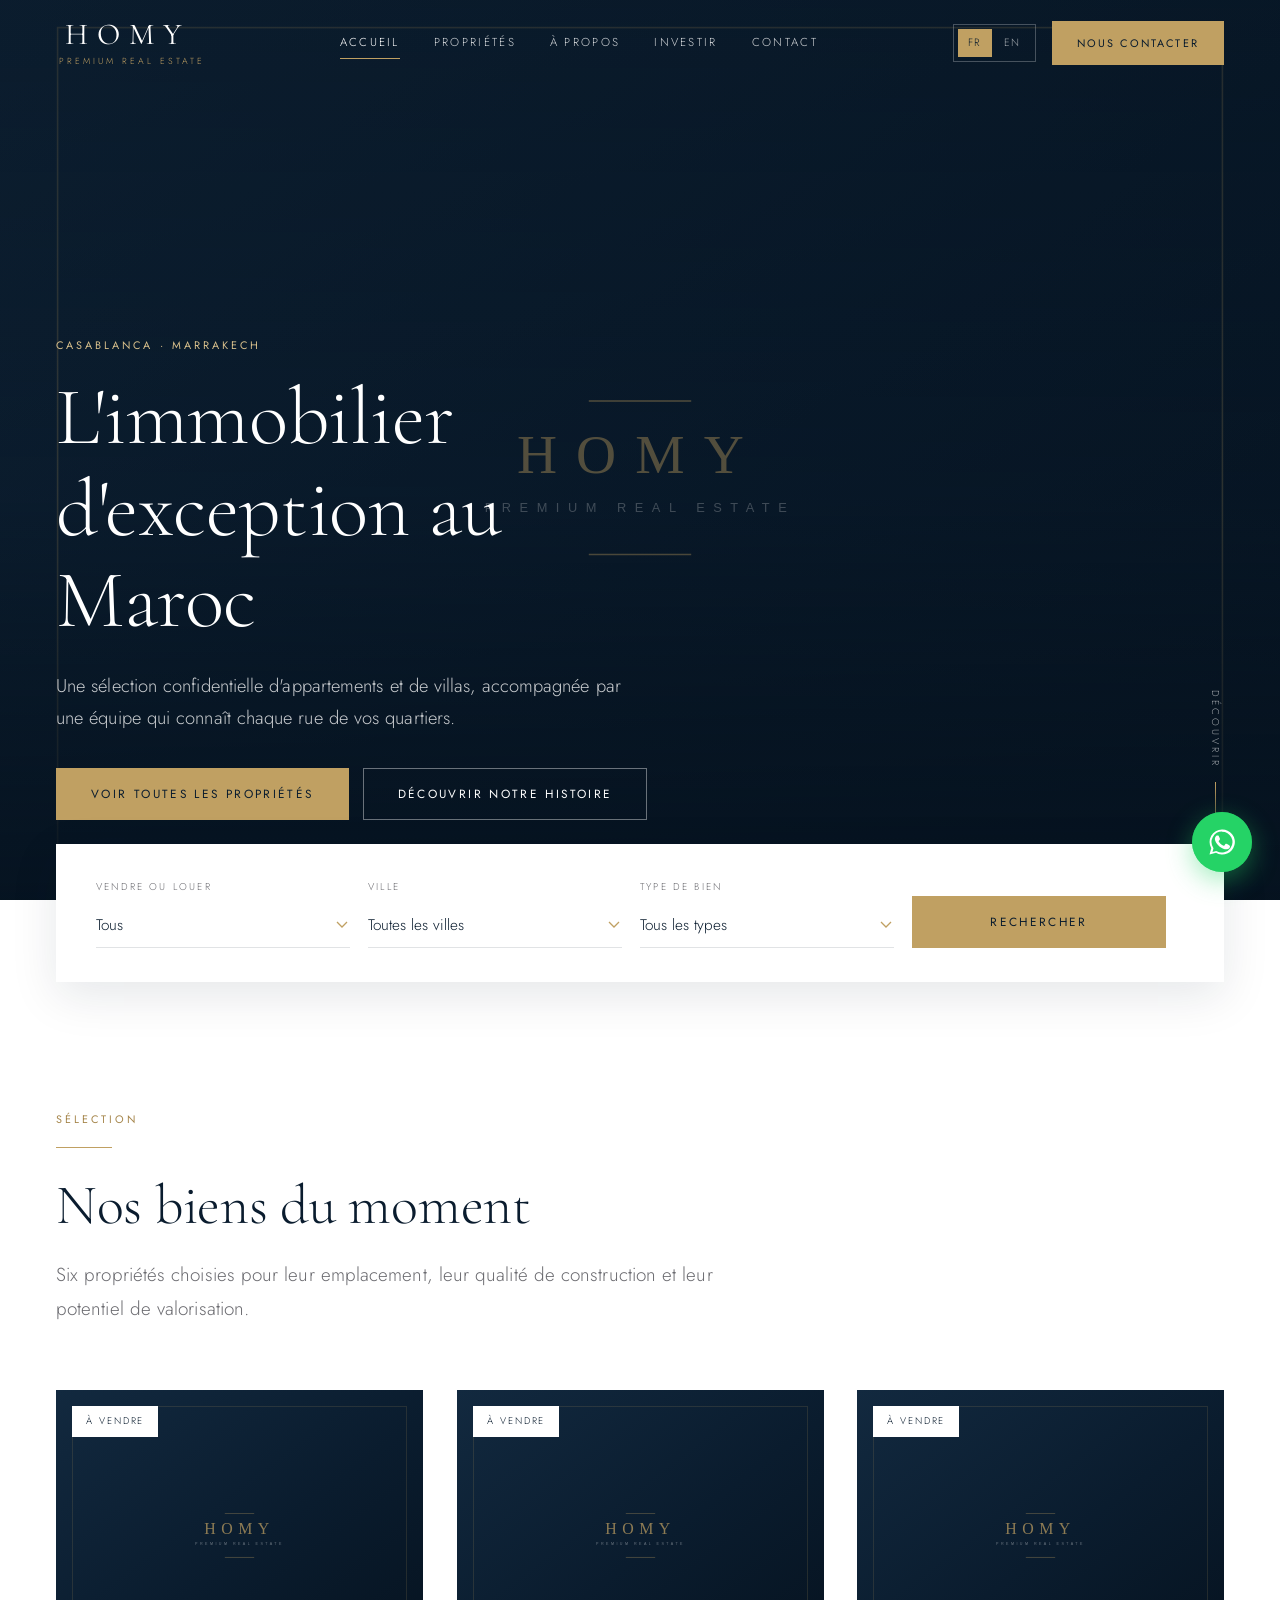
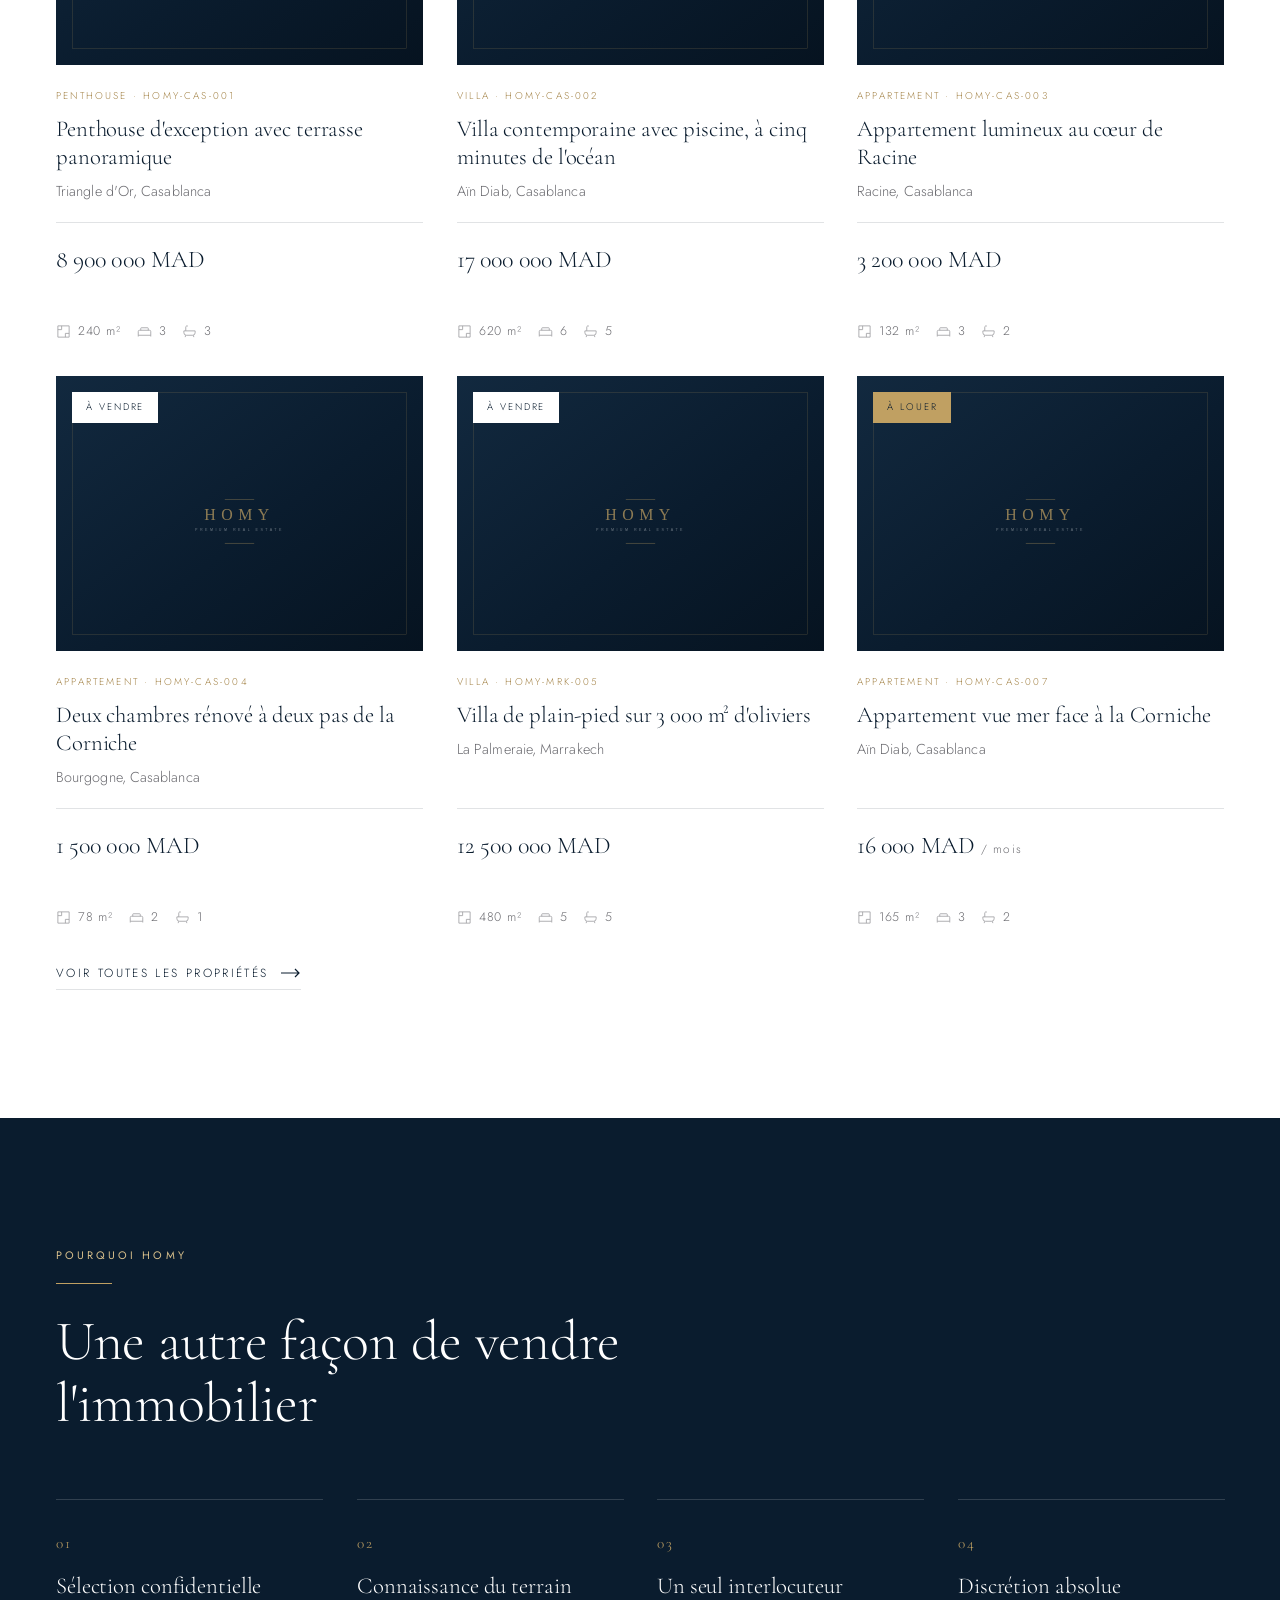
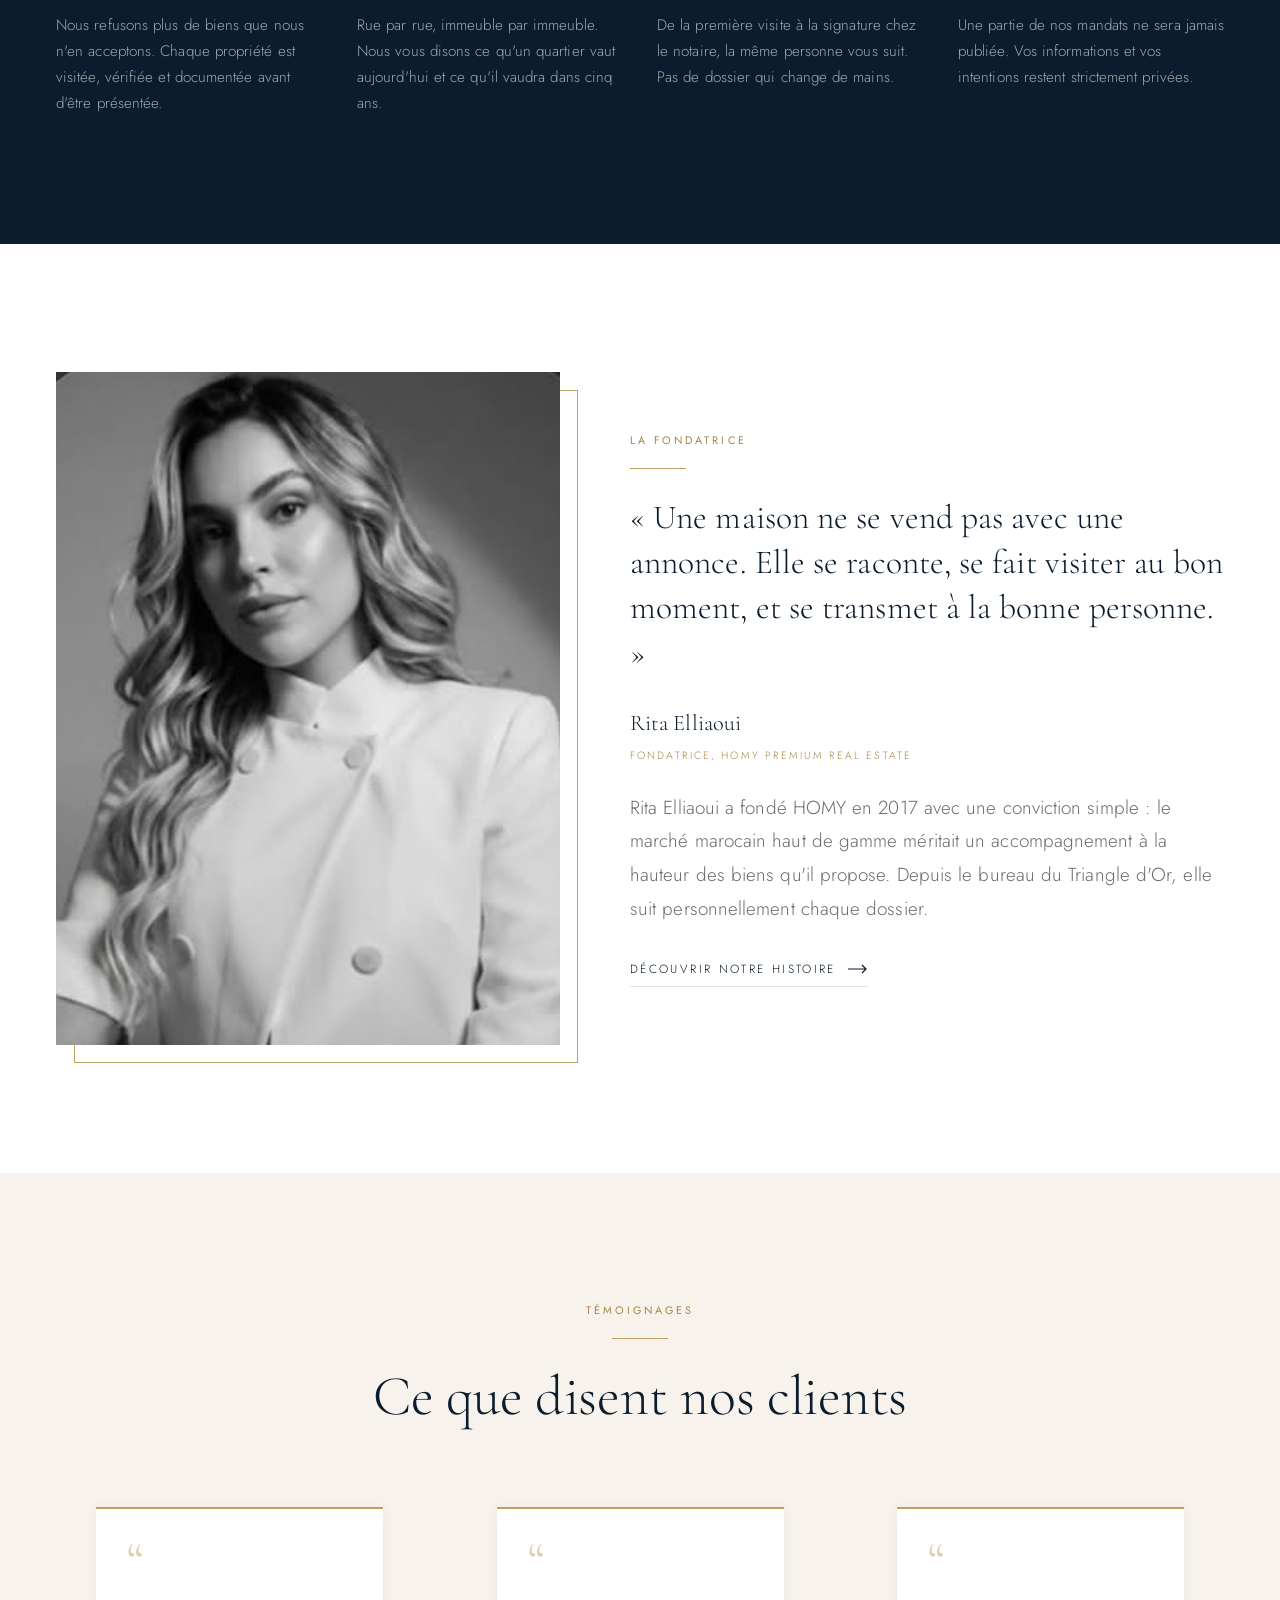
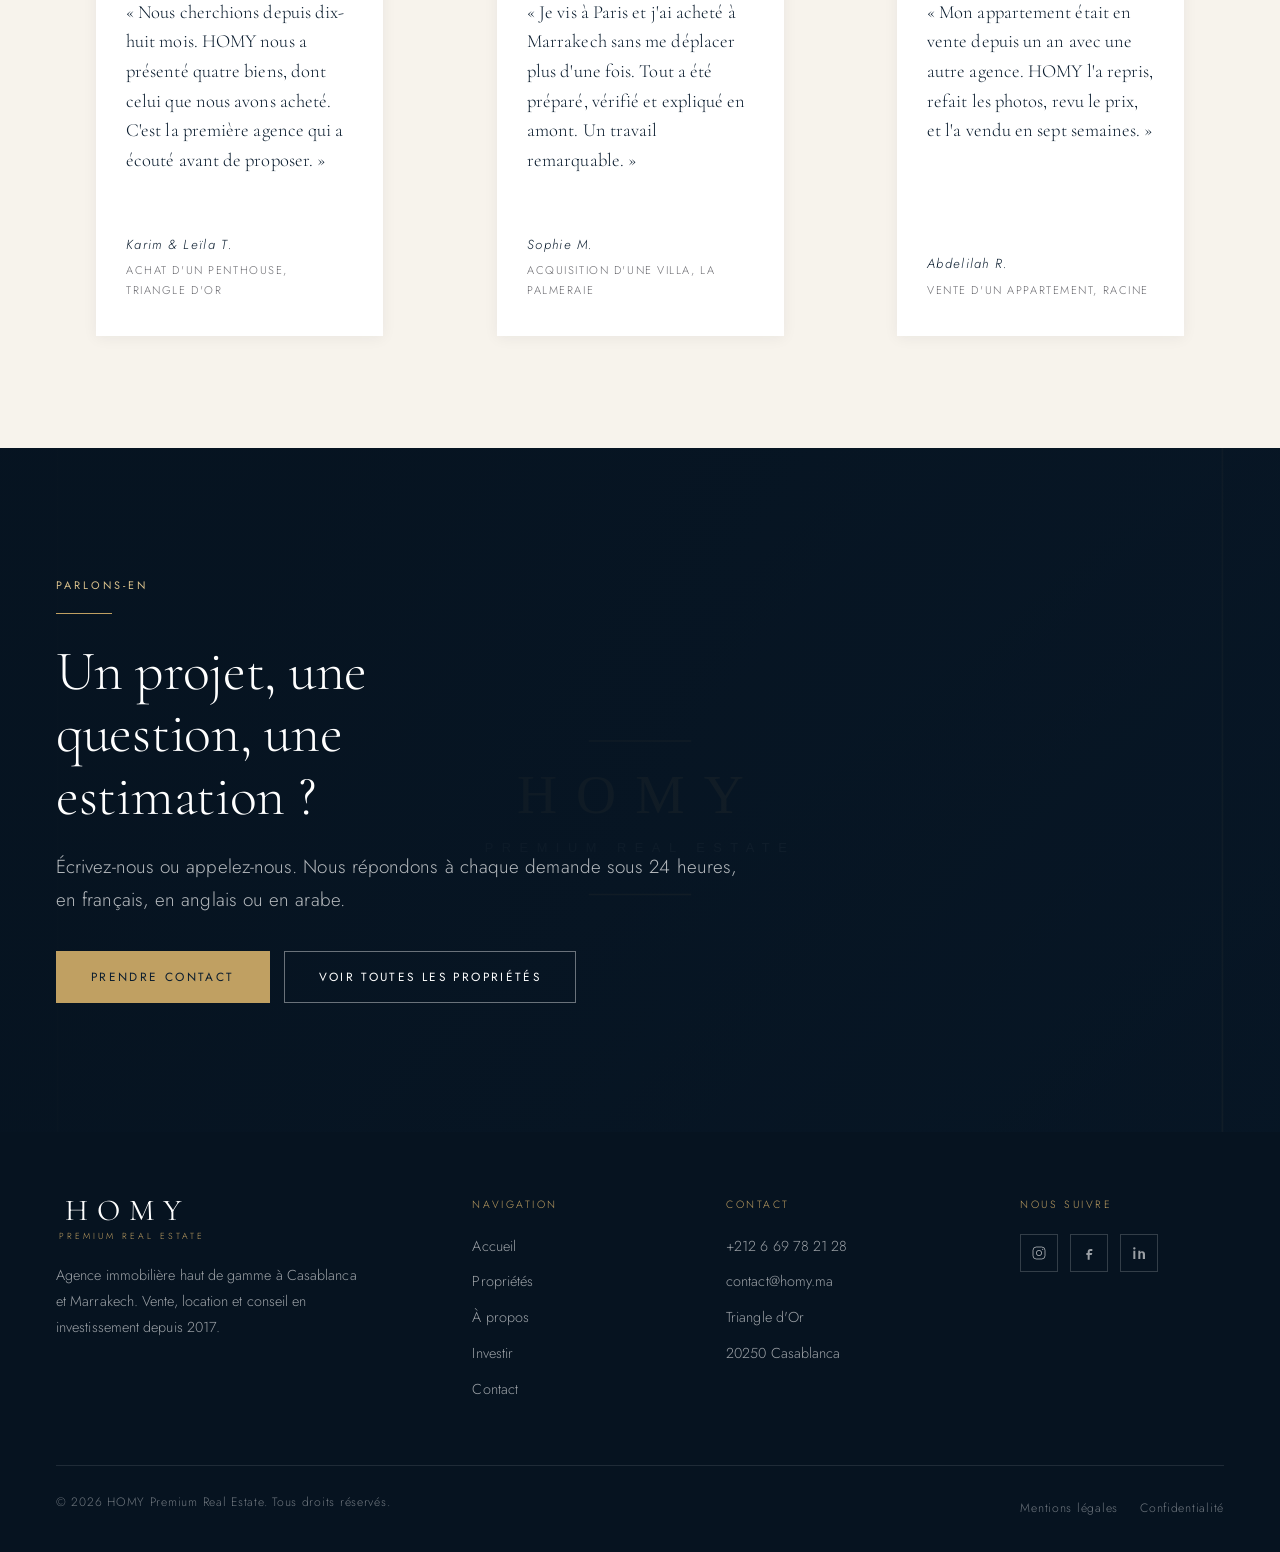
==== commit 1a65cebd: "Use a real photo of Rita Elliaoui as the founder portrait The founder slot on the home page and the " ====
--- a/index.html
+++ b/index.html
@@ -138,9 +138,9 @@
   <div class="container">
     <div class="founder">
       <div class="founder__media" data-reveal>
-        <img src="https://images.unsplash.com/photo-1580489944761-15a19d654956?auto=format&fit=crop&w=900&q=80"
+        <img src="img/rita-elliaoui.jpg"
              alt="Rita Elliaoui, fondatrice de HOMY Premium Real Estate"
-             loading="lazy" decoding="async" width="900" height="1200">
+             loading="lazy" decoding="async" width="660" height="880">
       </div>
       <div data-reveal data-reveal-delay="2">
         <span class="eyebrow" data-i18n="founder.eyebrow"></span>
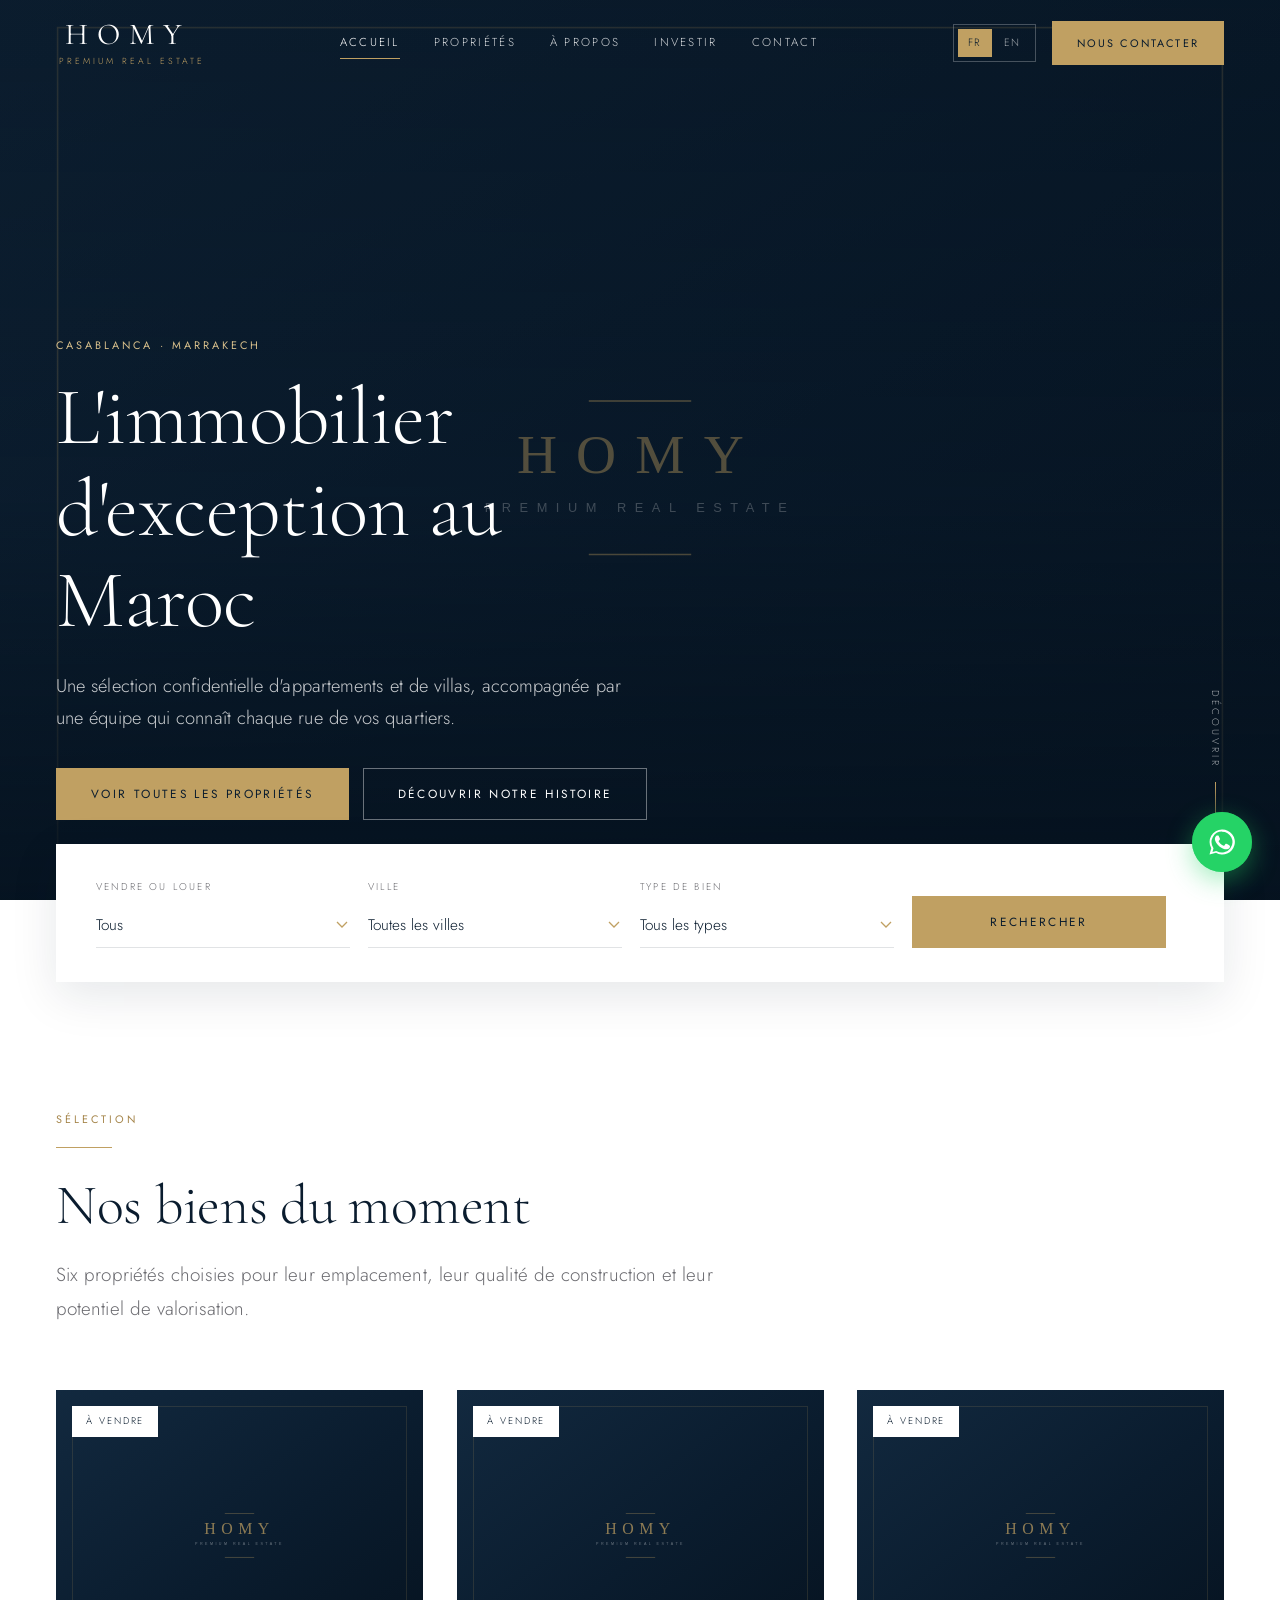
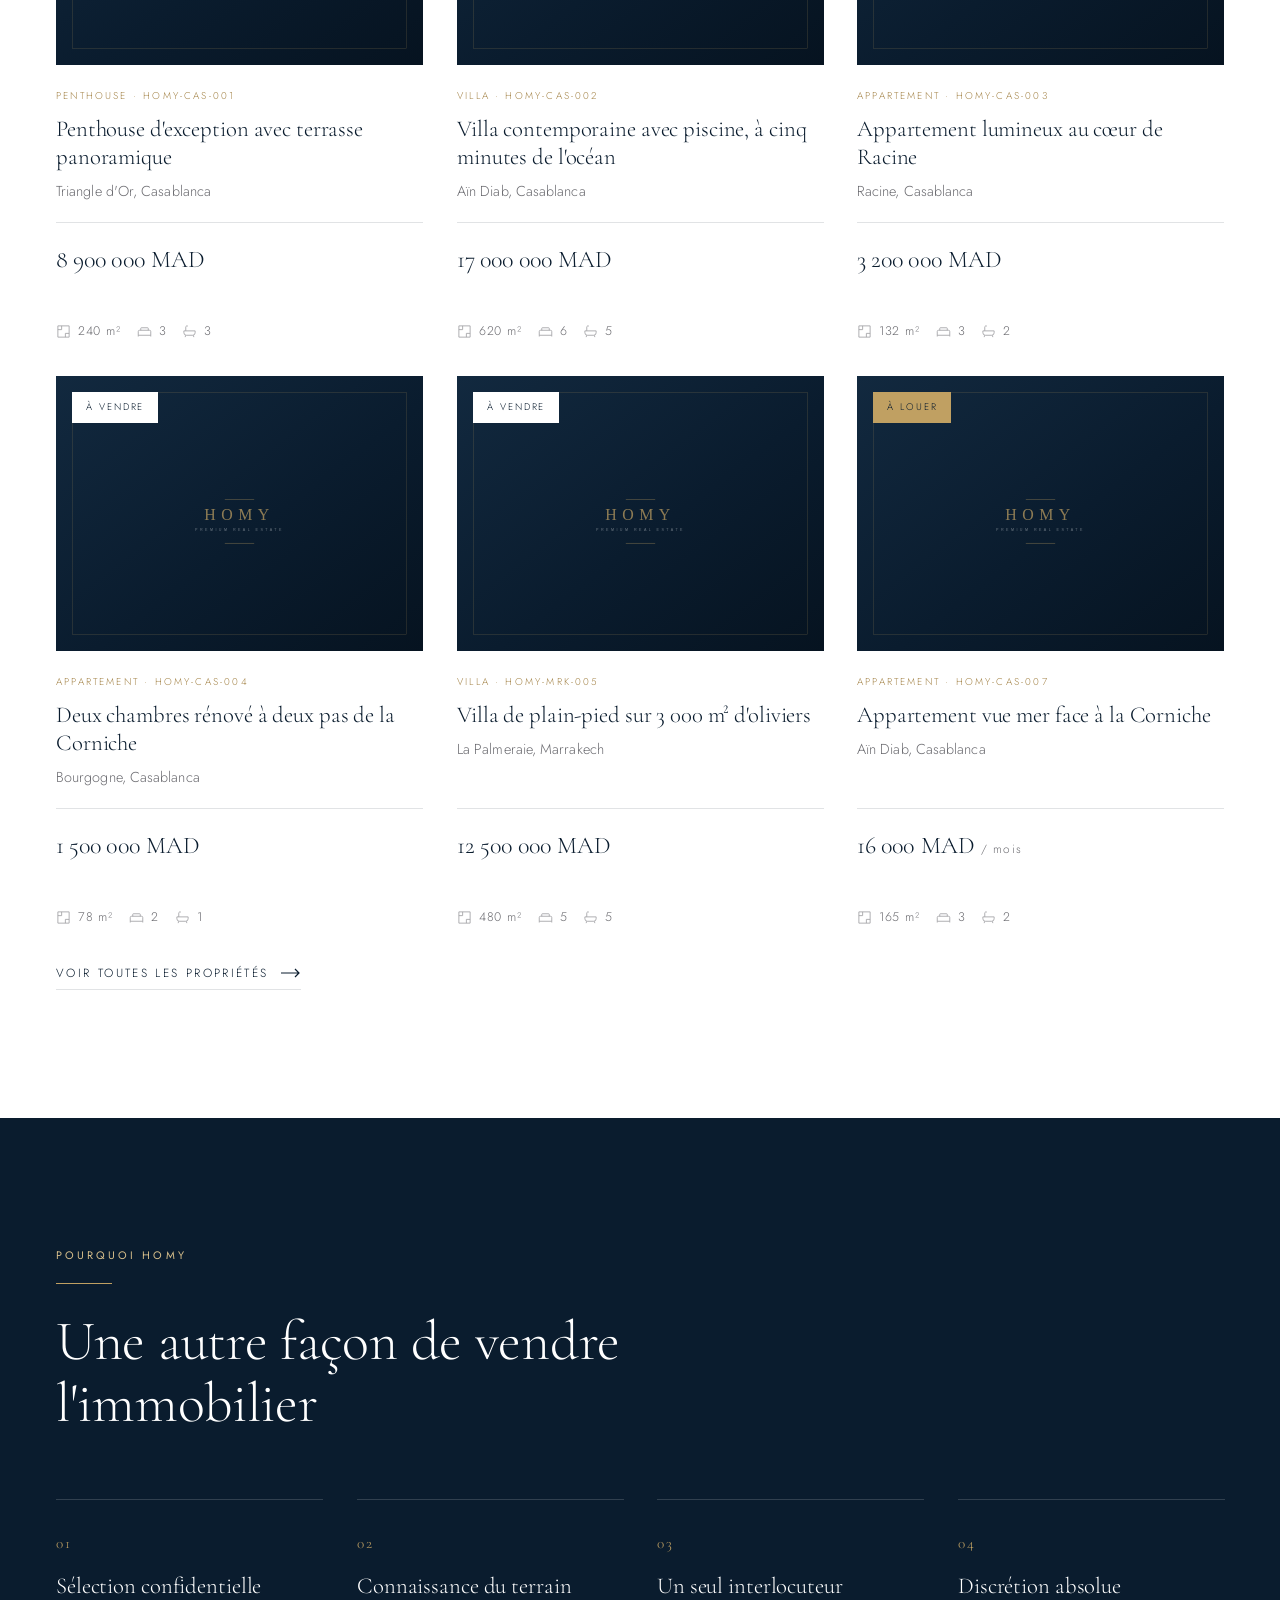
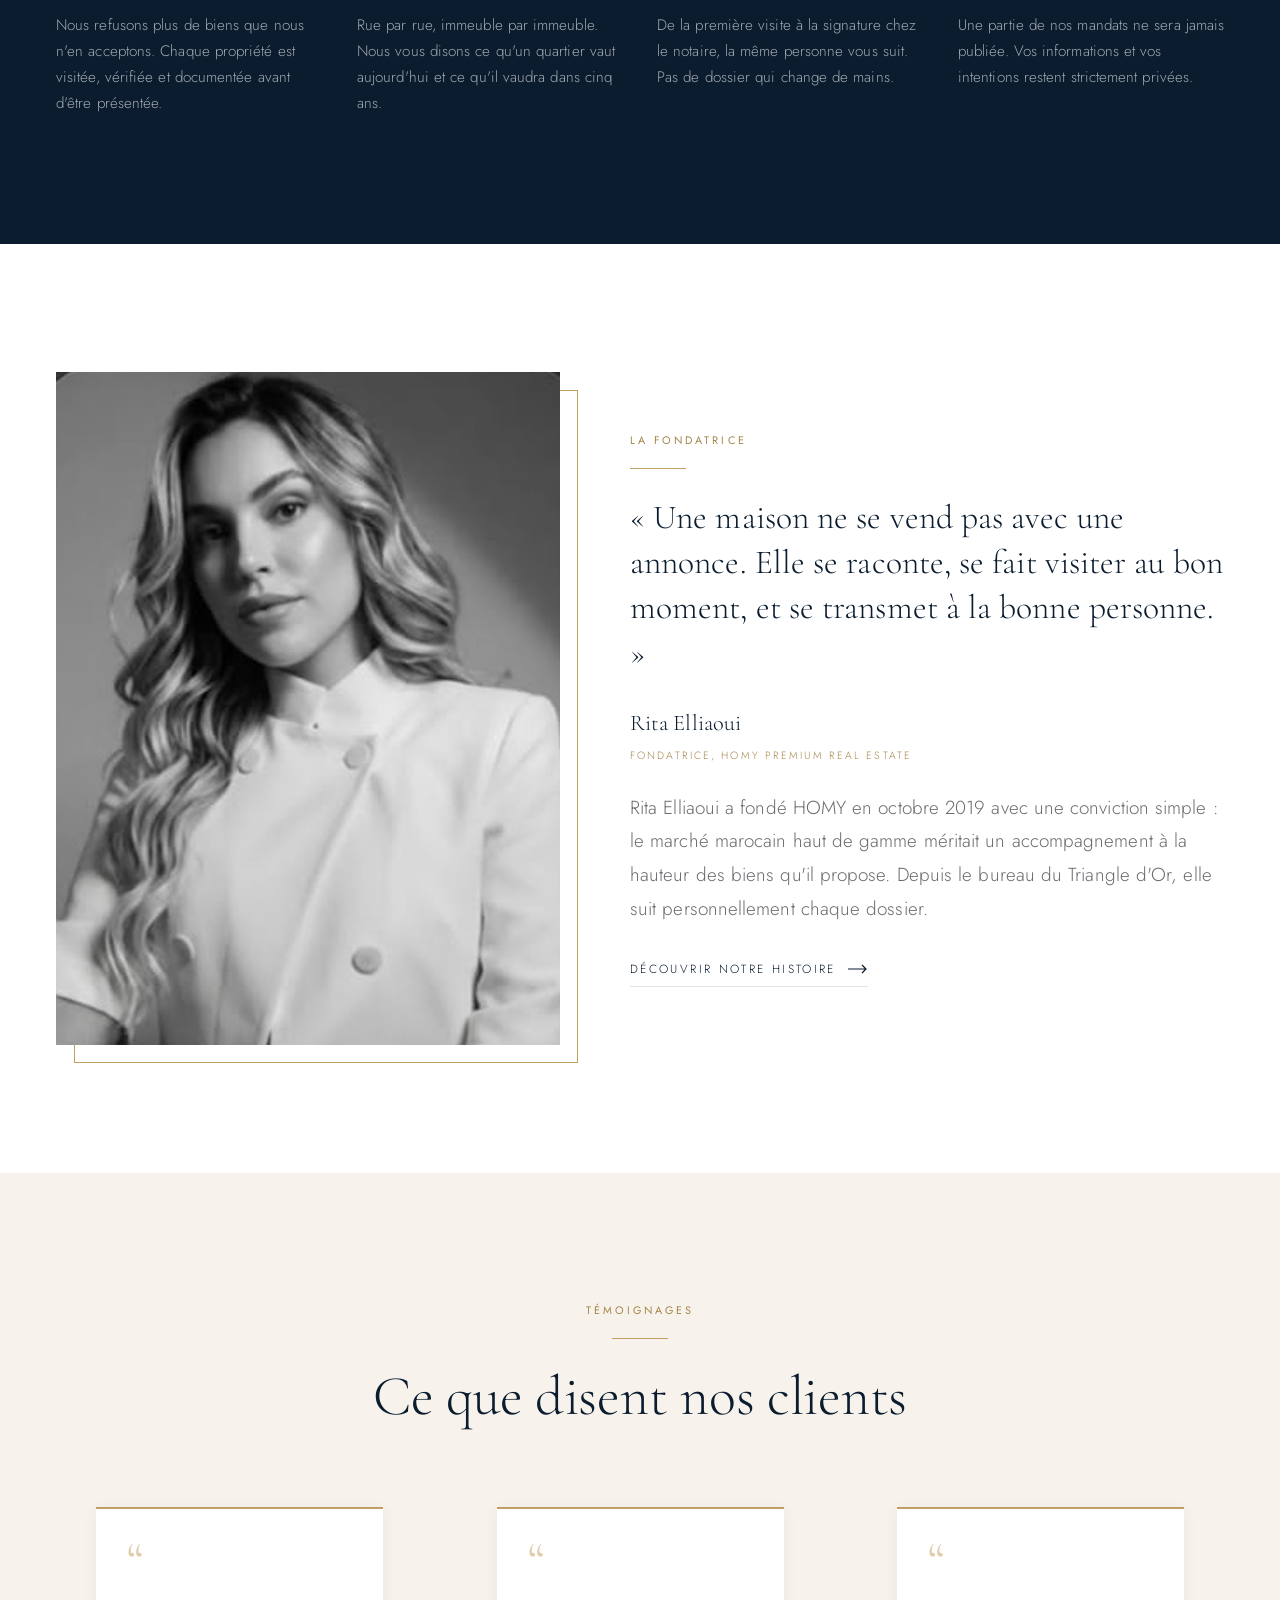
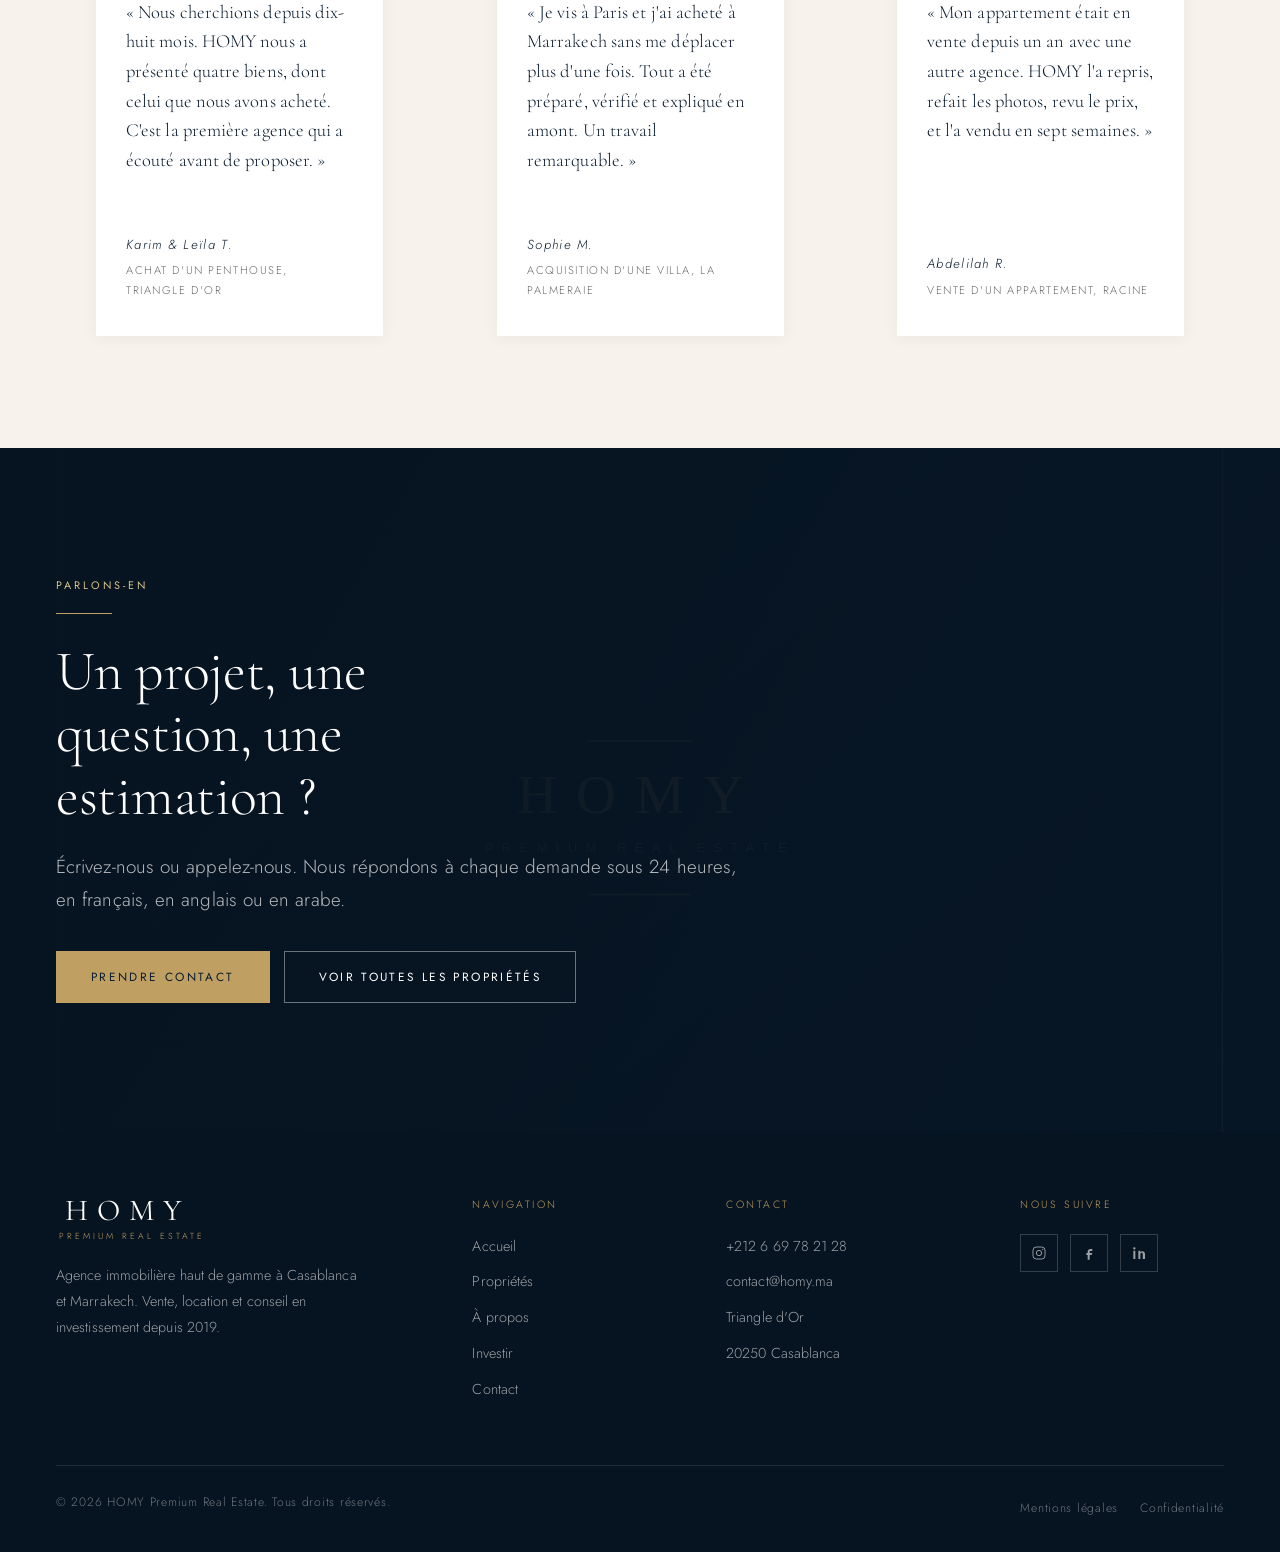
==== commit 1cee5dab: "Correct the founding date to October 2019 The agency was founded in October 2019, not 2017. The wron" ====
--- a/index.html
+++ b/index.html
@@ -4,7 +4,7 @@
 <meta charset="utf-8">
 <meta name="viewport" content="width=device-width, initial-scale=1">
 <title>HOMY Premium Real Estate — Immobilier d'exception à Casablanca et Marrakech</title>
-<meta name="description" content="Agence immobilière haut de gamme à Casablanca et Marrakech. Appartements, villas, penthouses et riads d'exception. Vente, location et conseil en investissement depuis 2017.">
+<meta name="description" content="Agence immobilière haut de gamme à Casablanca et Marrakech. Appartements, villas, penthouses et riads d'exception. Vente, location et conseil en investissement depuis 2019.">
 <meta name="theme-color" content="#0A1C2E">
 
 <meta property="og:type" content="website">
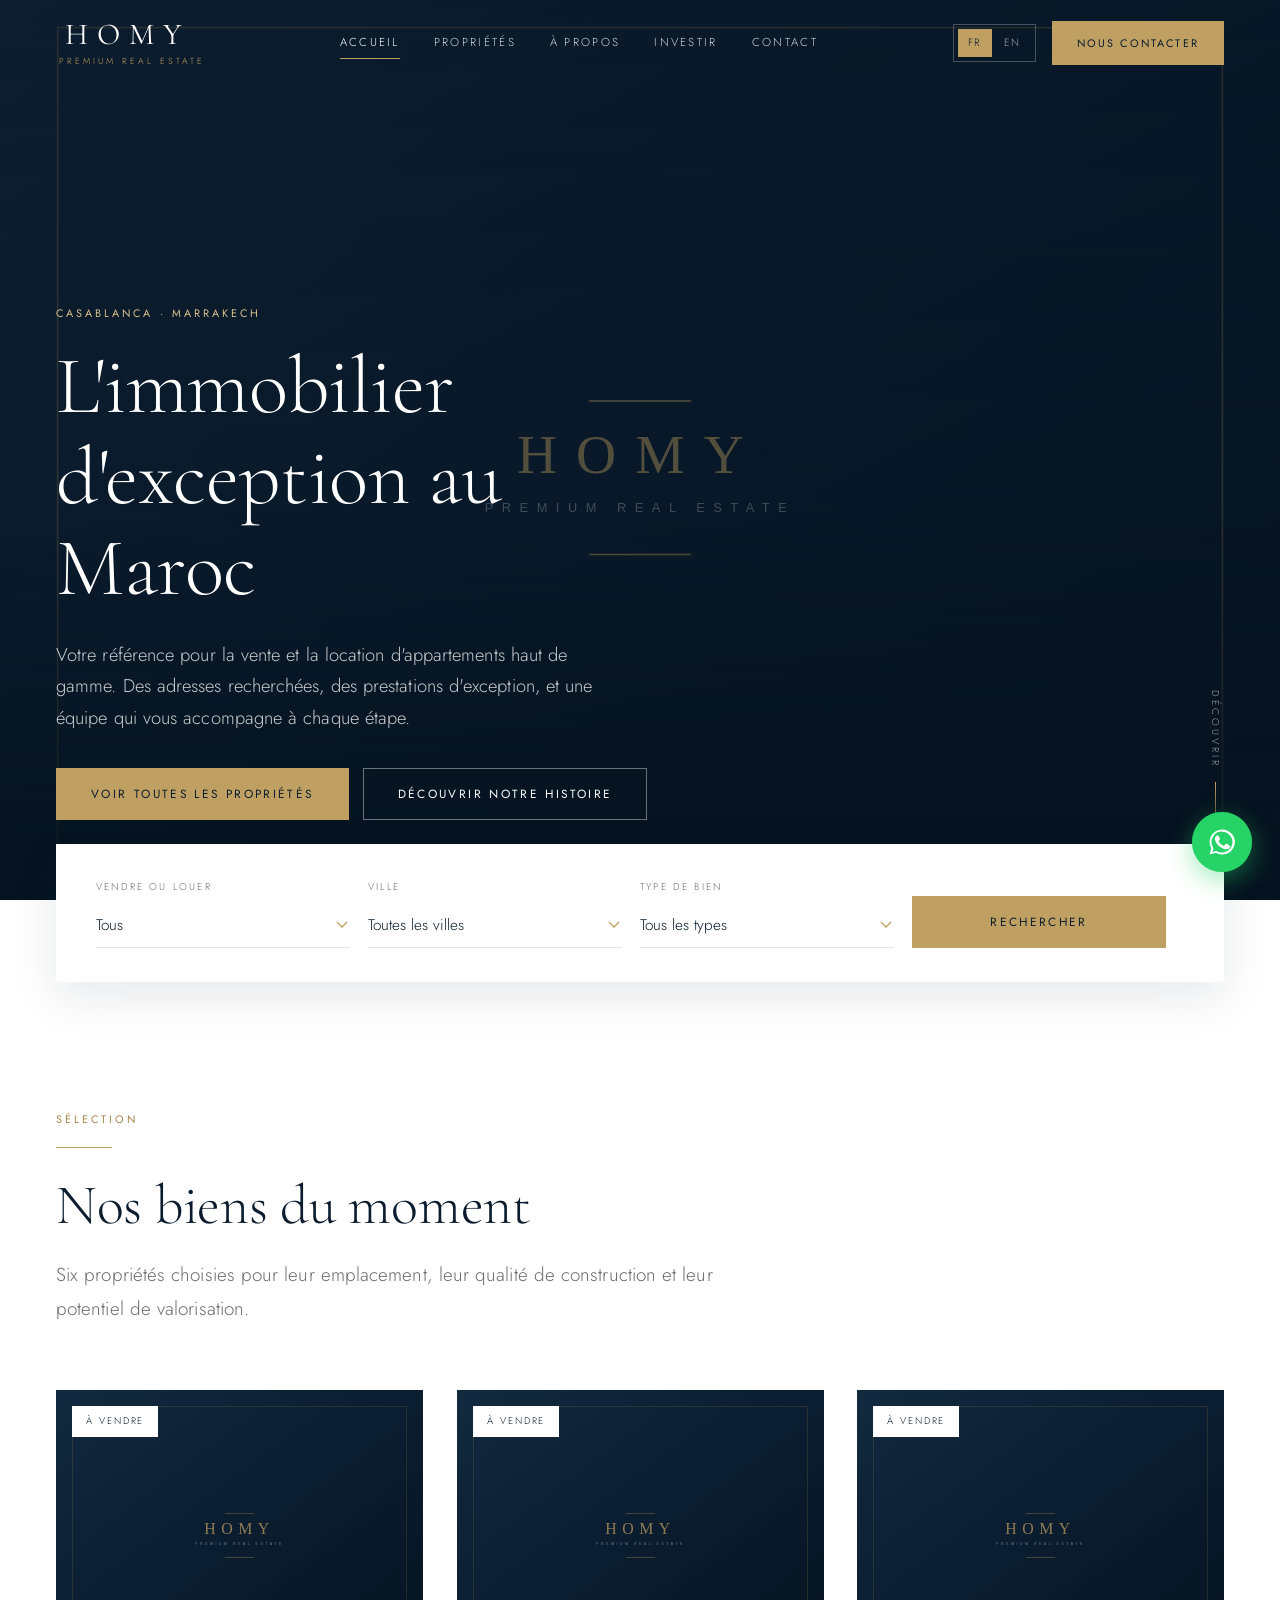
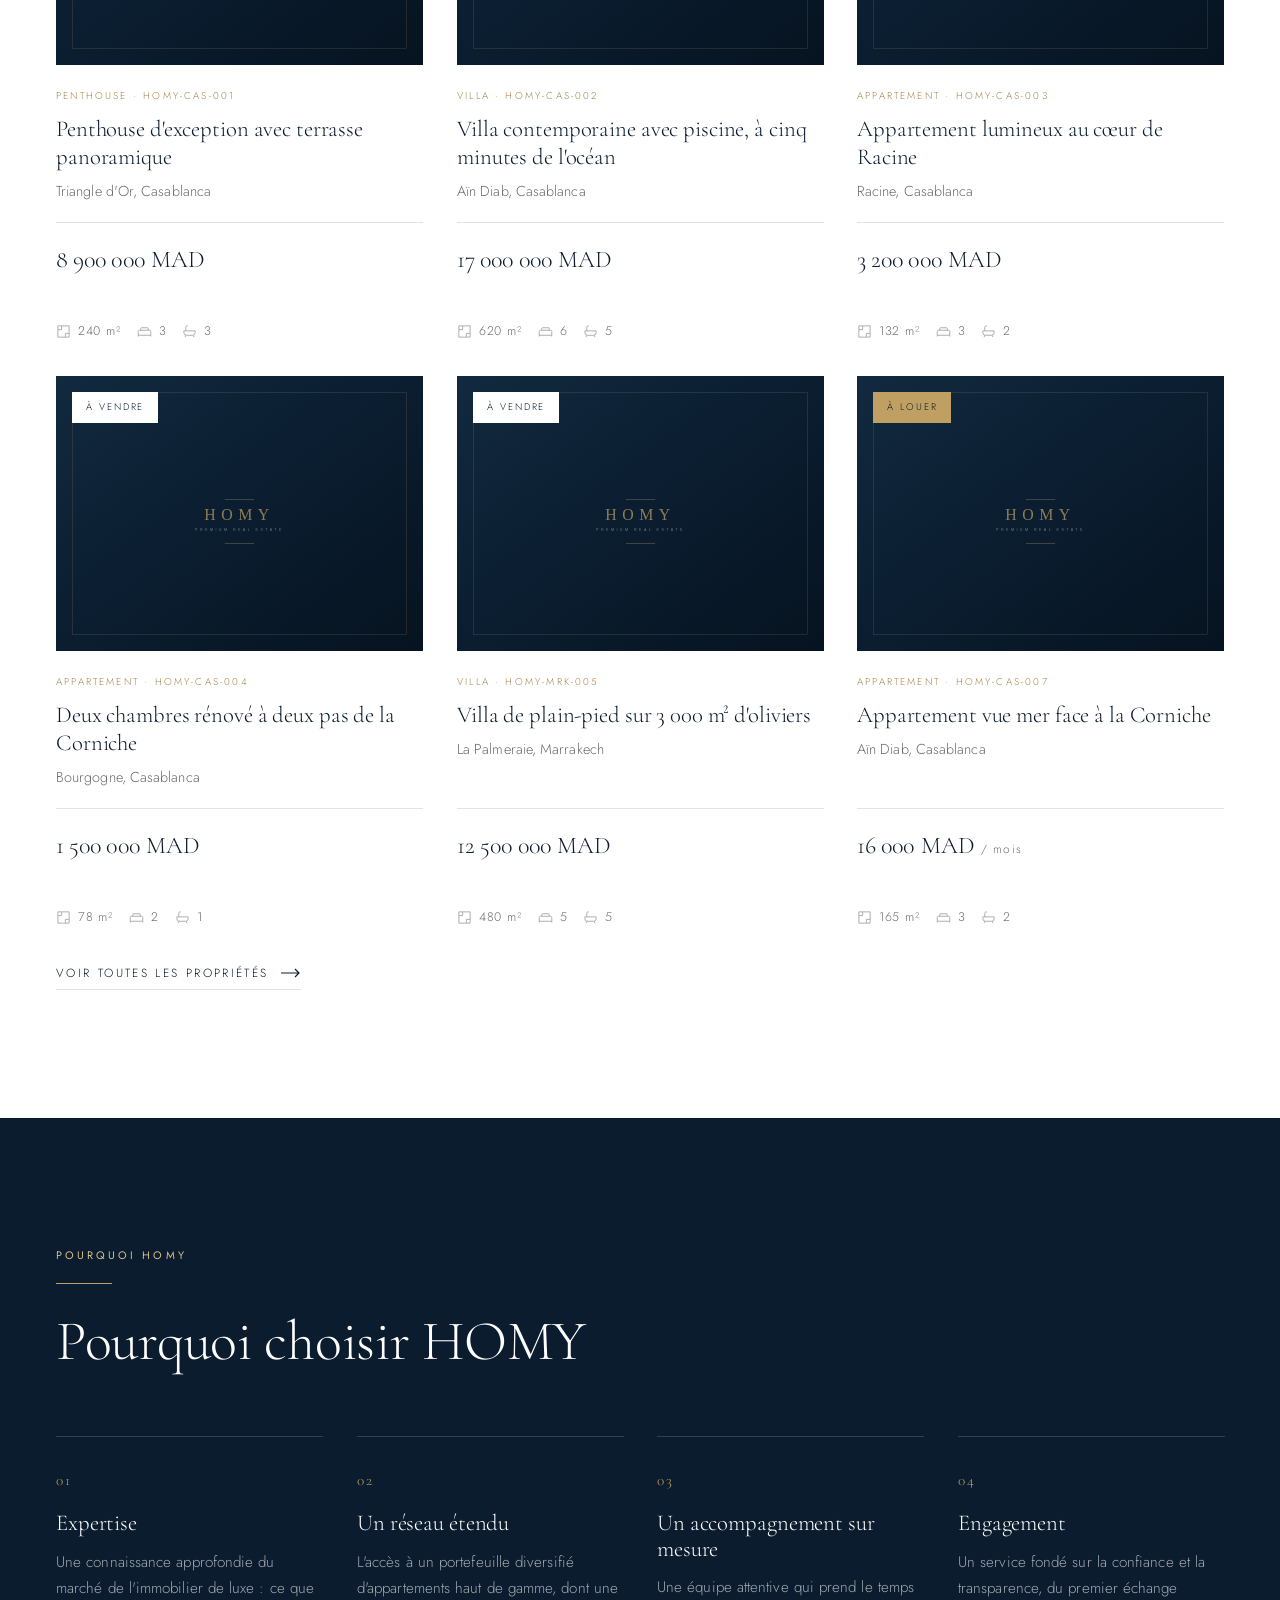
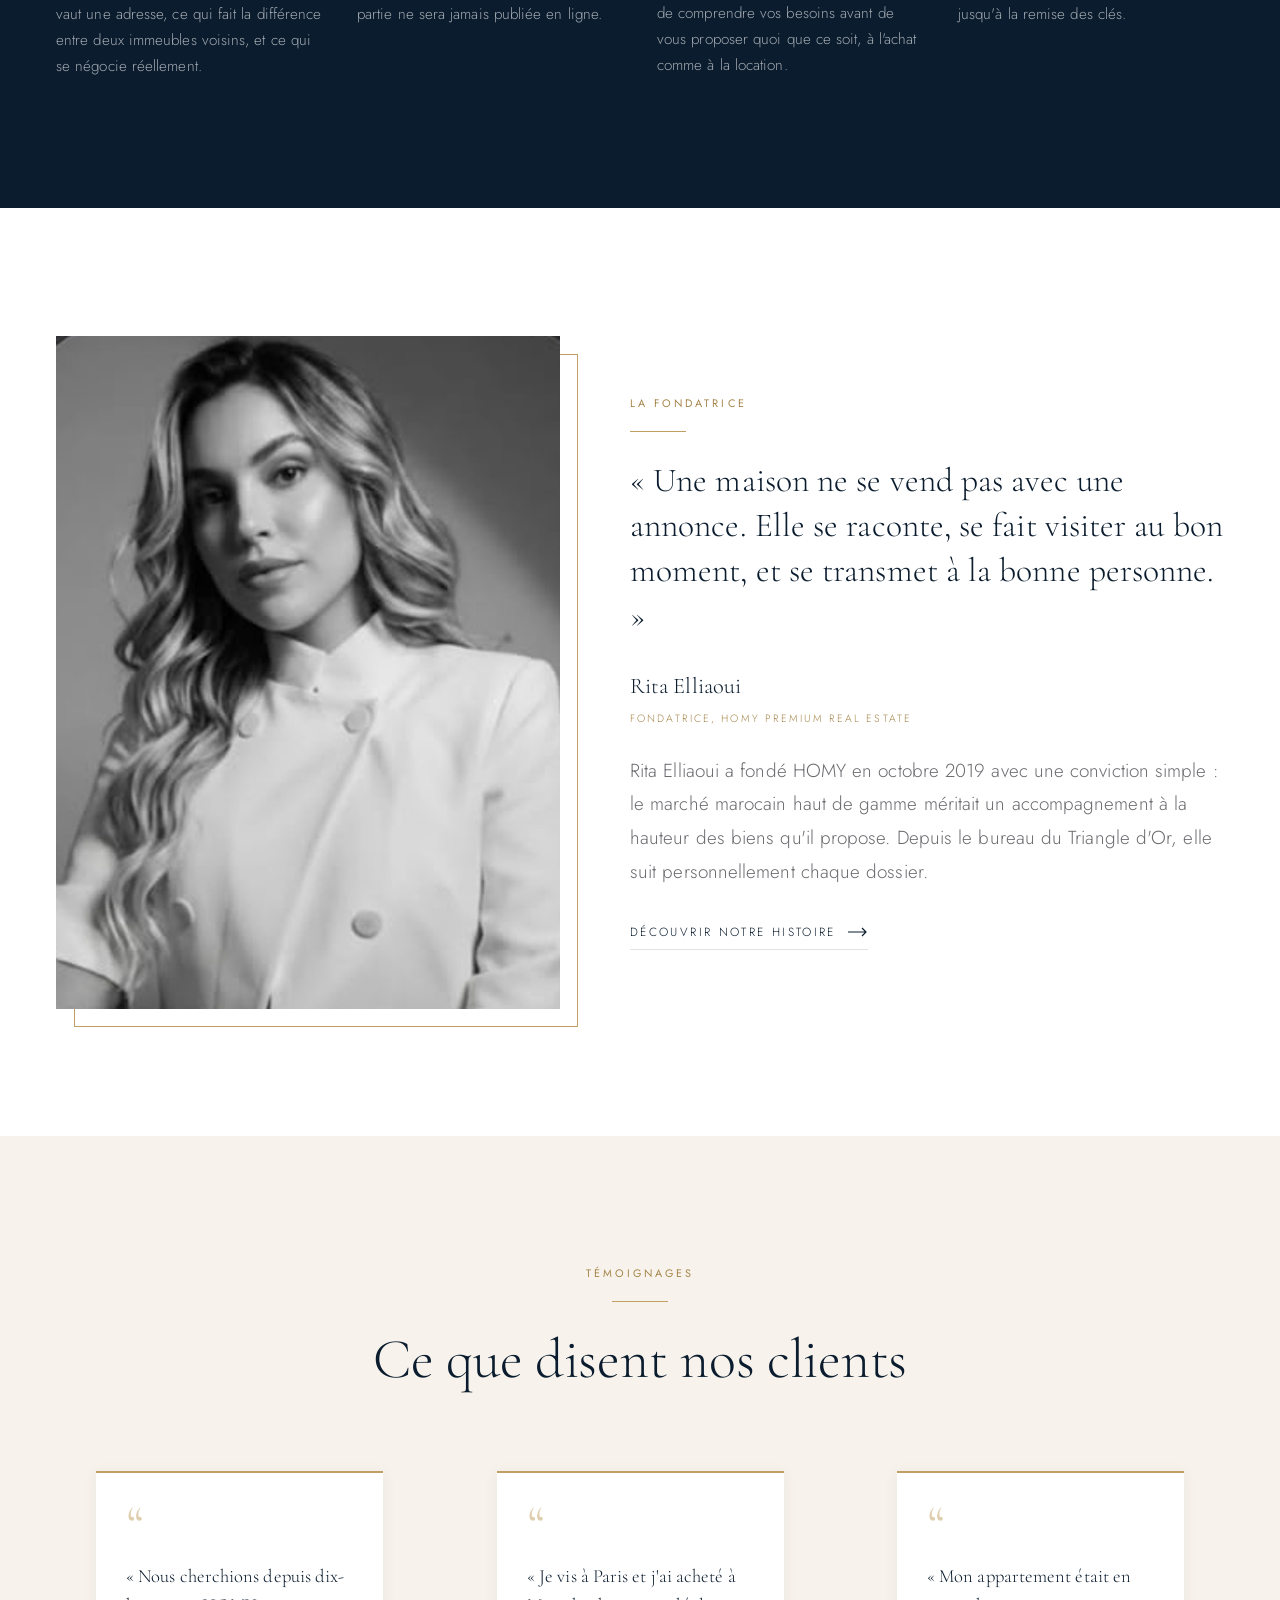
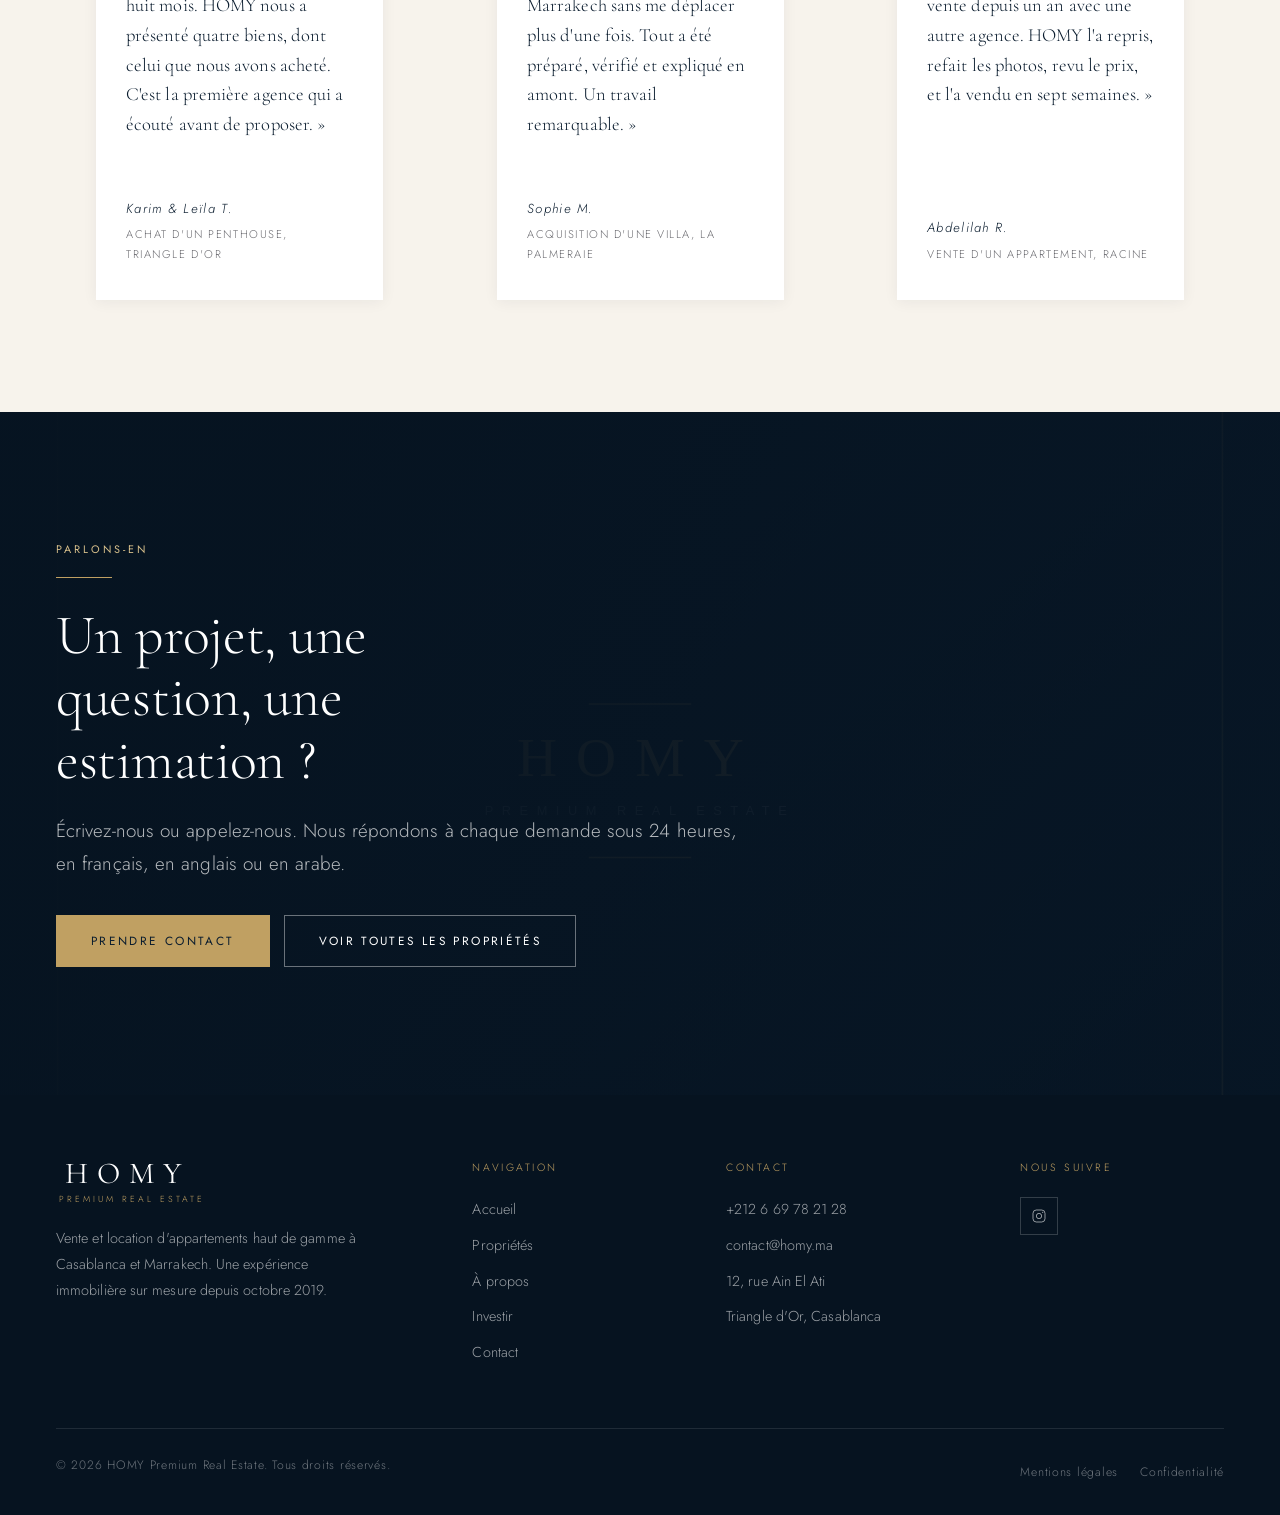
==== commit 57178b1a: "Replace placeholder copy with the agency's own words Real details - Office address is 12, rue Ain El" ====
--- a/index.html
+++ b/index.html
@@ -4,7 +4,7 @@
 <meta charset="utf-8">
 <meta name="viewport" content="width=device-width, initial-scale=1">
 <title>HOMY Premium Real Estate — Immobilier d'exception à Casablanca et Marrakech</title>
-<meta name="description" content="Agence immobilière haut de gamme à Casablanca et Marrakech. Appartements, villas, penthouses et riads d'exception. Vente, location et conseil en investissement depuis 2019.">
+<meta name="description" content="Vente et location d'appartements haut de gamme à Casablanca et Marrakech. Emplacements recherchés, prestations d'exception et accompagnement sur mesure. HOMY Premium Real Estate.">
 <meta name="theme-color" content="#0A1C2E">
 
 <meta property="og:type" content="website">
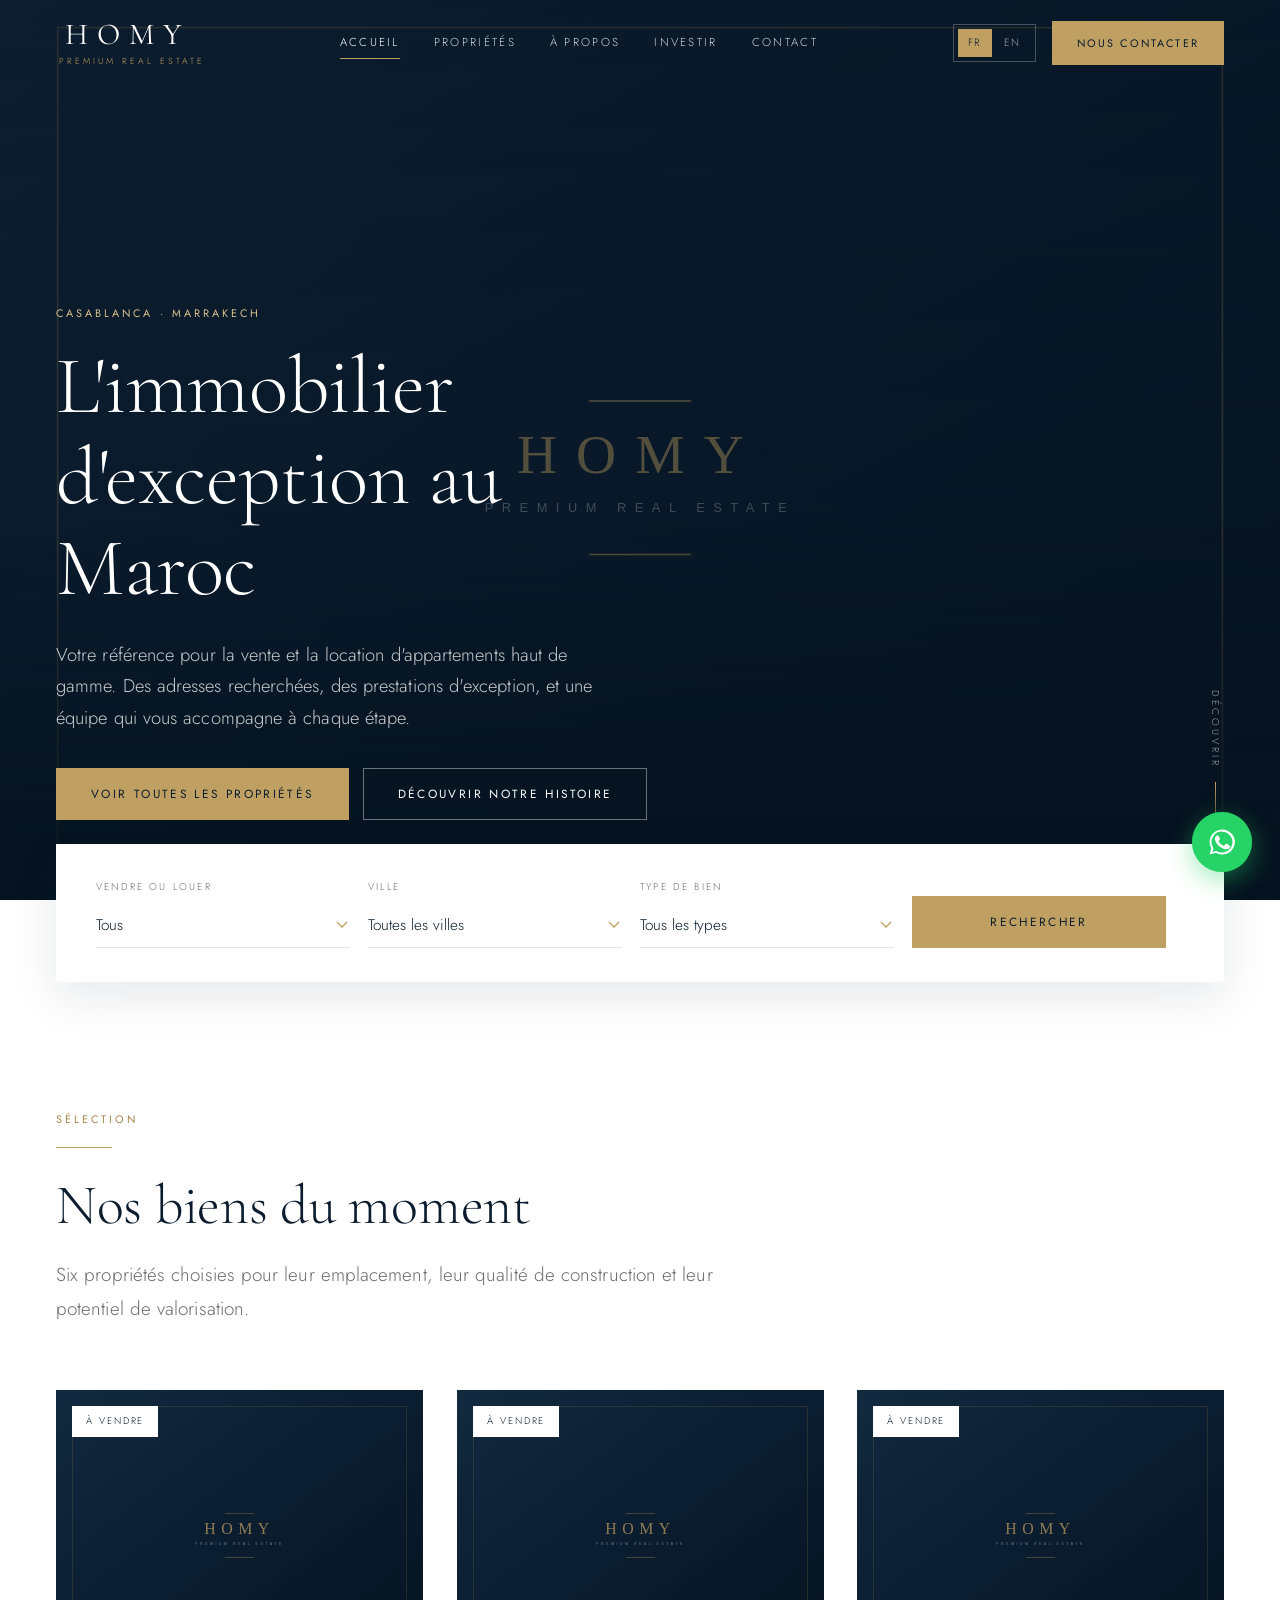
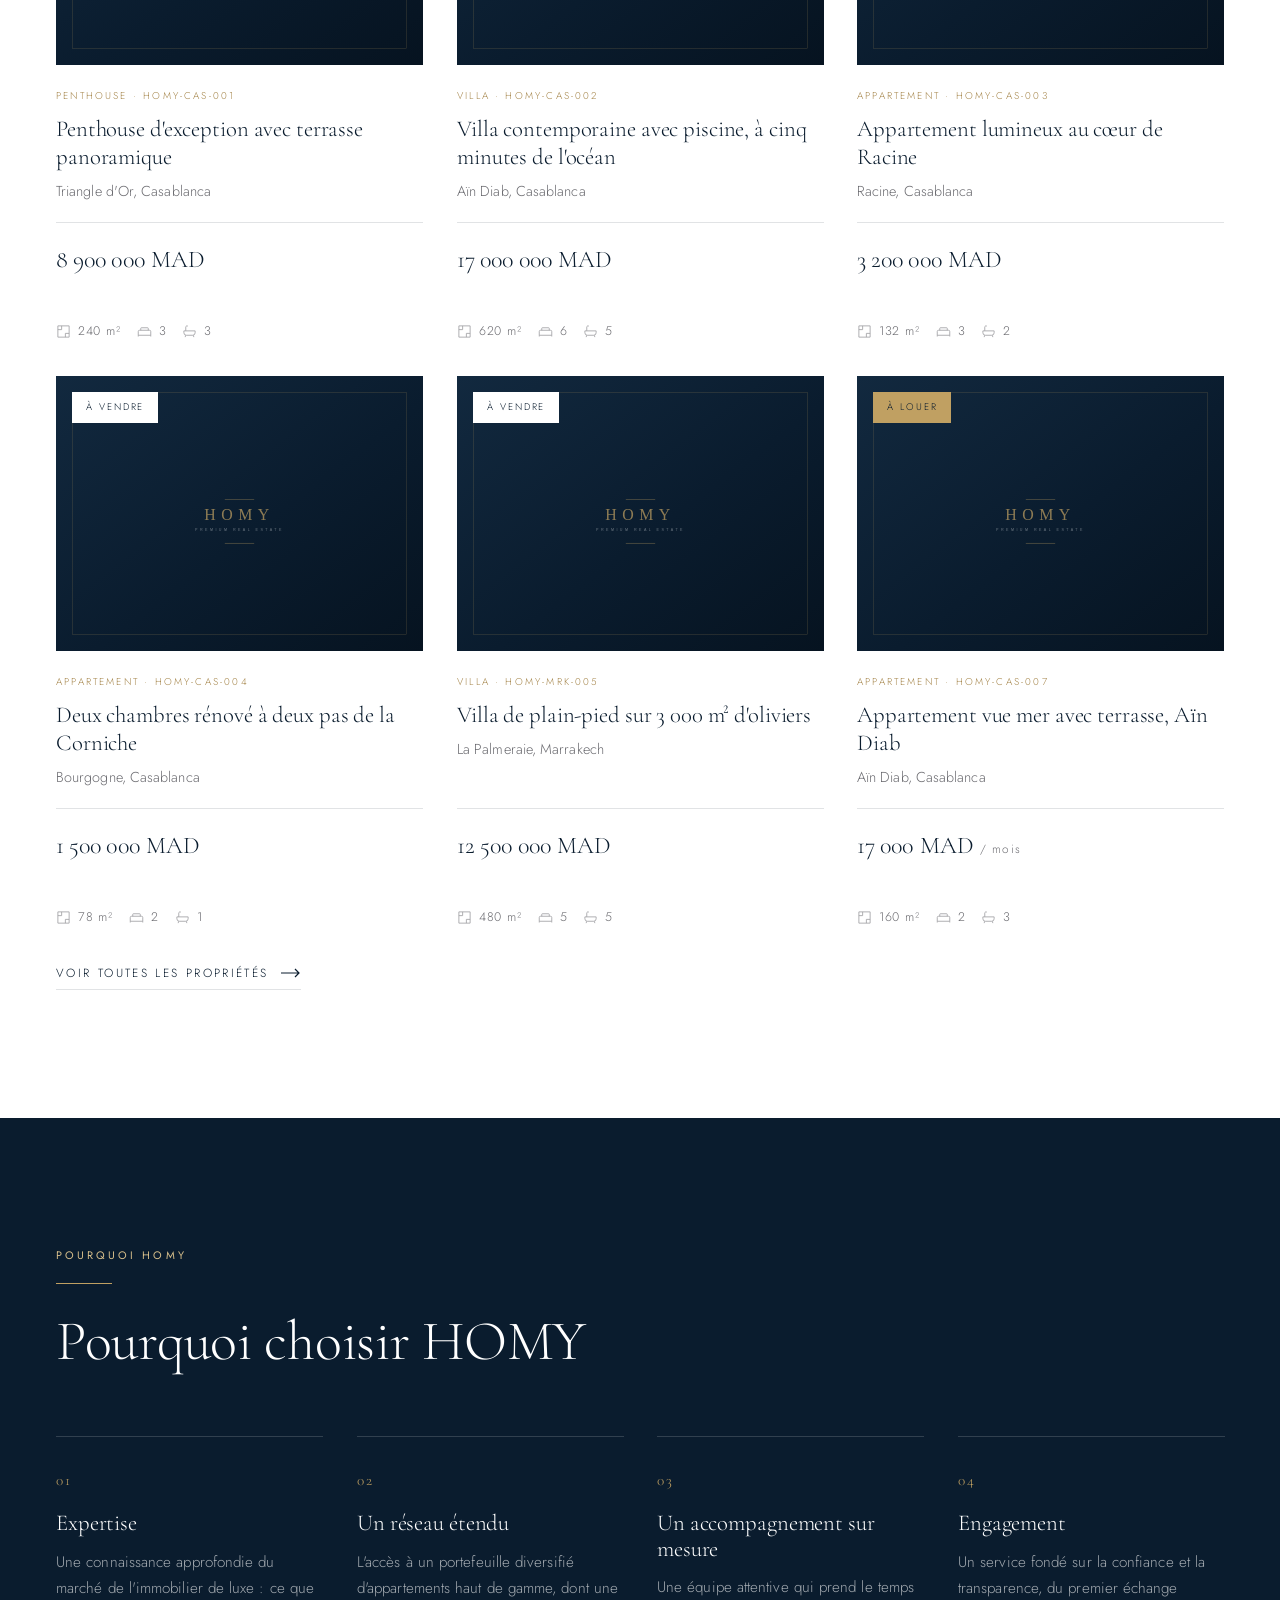
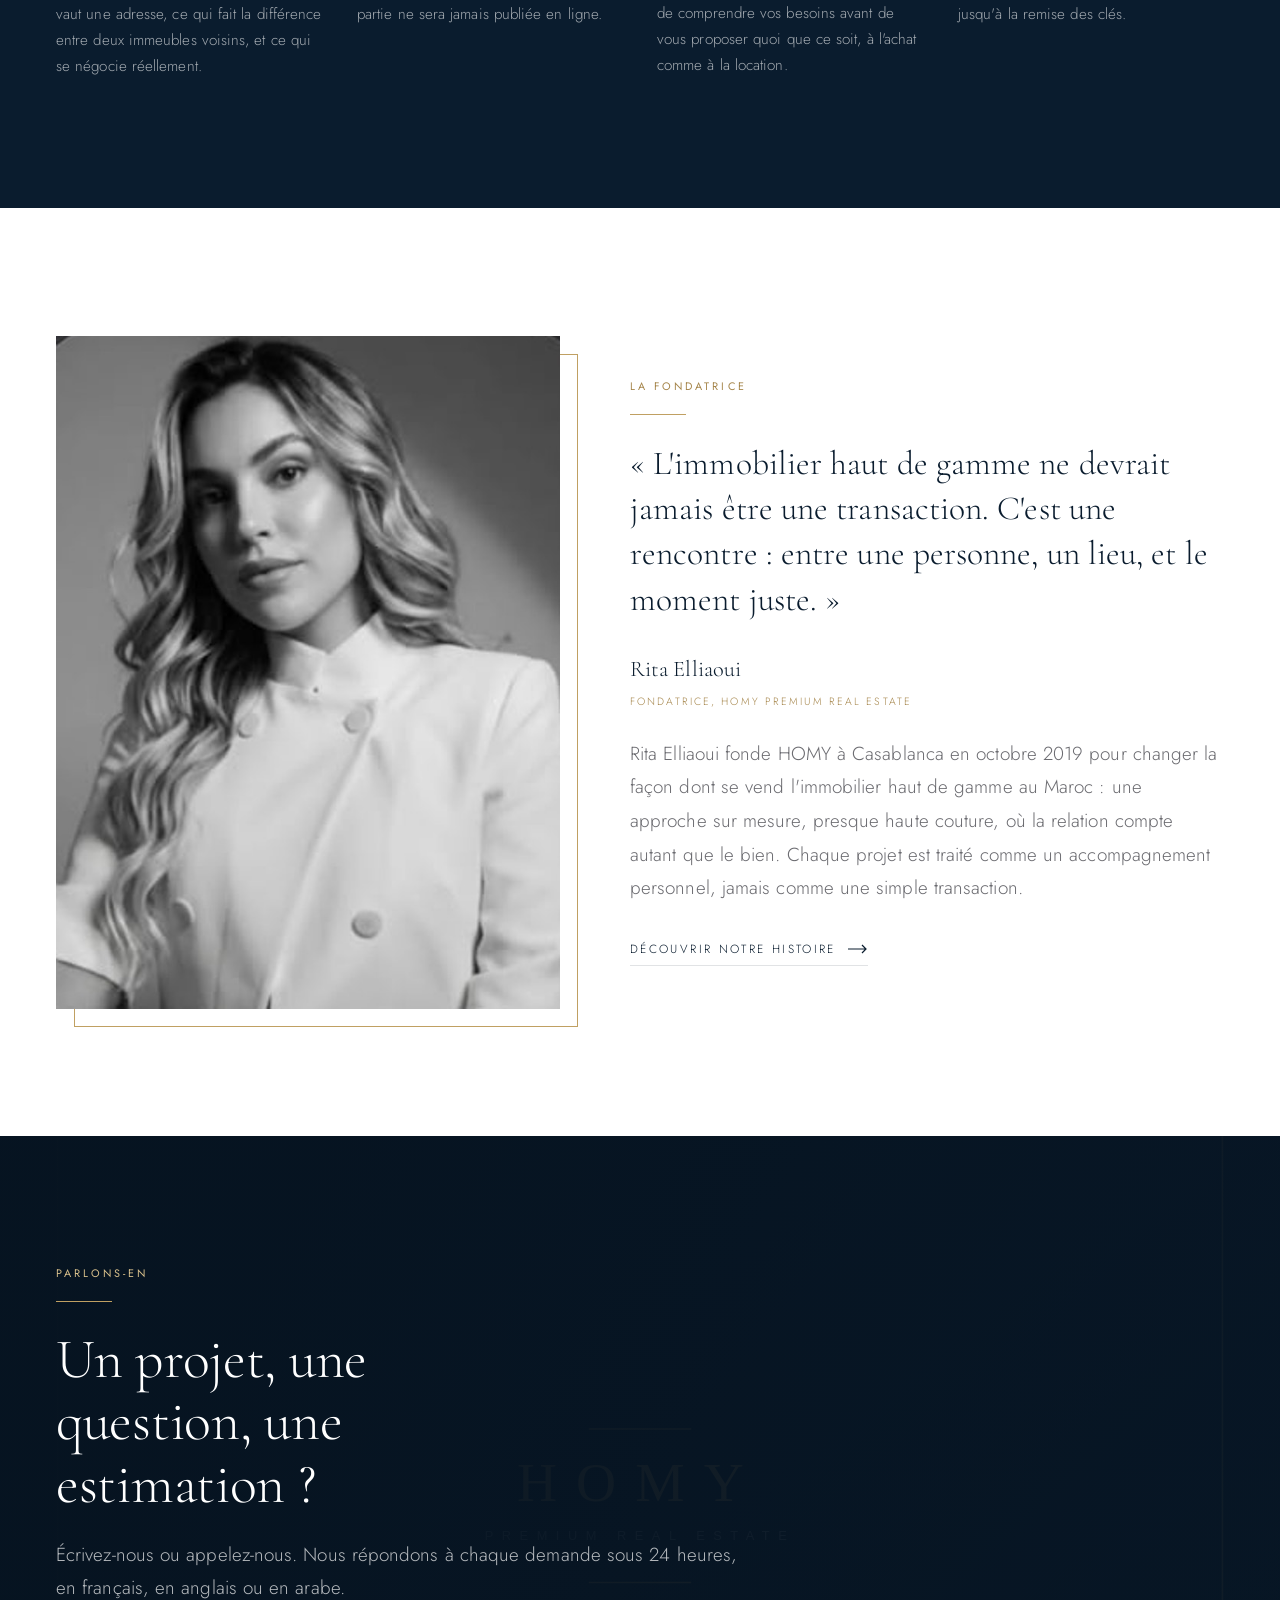
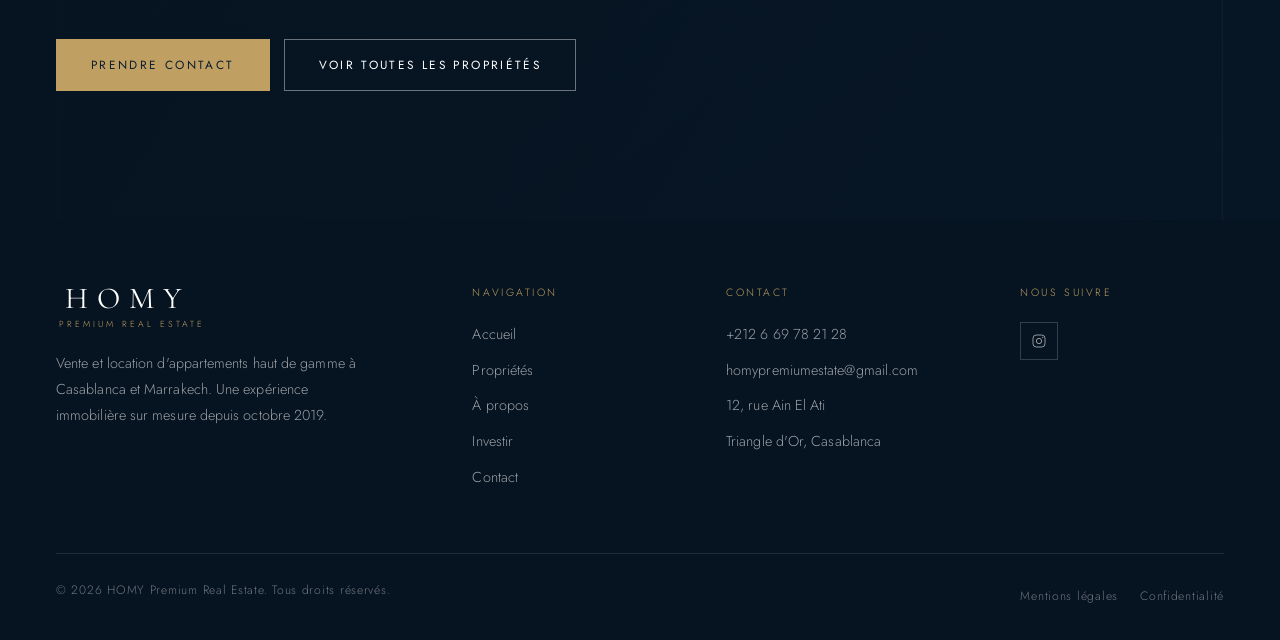
==== commit e365087c: "Remove the testimonials section Deleted at the client's request. The three quotes and the client nam" ====
--- a/index.html
+++ b/index.html
@@ -160,38 +160,6 @@
   </div>
 </section>
 
-<!-- ==================================================== TESTIMONIALS -->
-<section class="section section--cream">
-  <div class="container">
-    <div class="section-head section-head--center" data-reveal>
-      <span class="eyebrow" data-i18n="testimonials.eyebrow"></span>
-      <div class="rule"></div>
-      <h2 data-i18n="testimonials.title"></h2>
-    </div>
-
-    <div class="grid grid--3">
-      <blockquote class="quote" data-reveal data-reveal-delay="1">
-        <div class="quote__mark">“</div>
-        <p class="quote__text" data-i18n="testimonial.1.text"></p>
-        <cite class="quote__author" data-i18n="testimonial.1.author"></cite>
-        <div class="quote__meta" data-i18n="testimonial.1.meta"></div>
-      </blockquote>
-      <blockquote class="quote" data-reveal data-reveal-delay="2">
-        <div class="quote__mark">“</div>
-        <p class="quote__text" data-i18n="testimonial.2.text"></p>
-        <cite class="quote__author" data-i18n="testimonial.2.author"></cite>
-        <div class="quote__meta" data-i18n="testimonial.2.meta"></div>
-      </blockquote>
-      <blockquote class="quote" data-reveal data-reveal-delay="3">
-        <div class="quote__mark">“</div>
-        <p class="quote__text" data-i18n="testimonial.3.text"></p>
-        <cite class="quote__author" data-i18n="testimonial.3.author"></cite>
-        <div class="quote__meta" data-i18n="testimonial.3.meta"></div>
-      </blockquote>
-    </div>
-  </div>
-</section>
-
 <!-- ============================================================= CTA -->
 <section class="section cta-band">
   <div class="cta-band__media">
--- a/css/style.css
+++ b/css/style.css
@@ -14,17 +14,16 @@
      09. Property cards
      10. Why HOMY / feature grids
      11. Founder
-     12. Testimonials
-     13. Call-to-action band
-     14. Footer
-     15. Floating WhatsApp button
-     16. Interior page headers
-     17. Filters (properties page)
-     18. Single property page
-     19. About page
-     20. Invest page
-     21. Contact page
-     22. Reveal animations
+     12. Call-to-action band
+     13. Footer
+     14. Floating WhatsApp button
+     15. Interior page headers
+     16. Filters (properties page)
+     17. Single property page
+     18. About page
+     19. Invest page
+     20. Contact page
+     21. Reveal animations
    ========================================================================= */
 
 
@@ -812,49 +811,7 @@
 
 
 /* =========================================================================
-   12. TESTIMONIALS
-   ========================================================================= */
-.quote {
-  background: var(--white);
-  padding: 36px 30px;
-  height: 100%;
-  display: flex;
-  flex-direction: column;
-  border-top: 2px solid var(--gold);
-  box-shadow: var(--shadow-sm);
-}
-.quote__mark {
-  font-family: var(--font-serif);
-  font-size: 3.4rem;
-  line-height: 0.6;
-  color: var(--gold);
-  opacity: 0.5;
-  margin-bottom: 20px;
-}
-.quote__text {
-  font-family: var(--font-serif);
-  font-size: 1.16rem;
-  line-height: 1.6;
-  color: var(--navy);
-  margin-bottom: 26px;
-}
-.quote__author {
-  margin-top: auto;
-  font-size: 0.82rem;
-  letter-spacing: 0.1em;
-  color: var(--navy);
-}
-.quote__meta {
-  font-size: 0.7rem;
-  letter-spacing: 0.14em;
-  text-transform: uppercase;
-  color: var(--muted);
-  margin-top: 5px;
-}
-
-
-/* =========================================================================
-   13. CALL-TO-ACTION BAND
+   12. CALL-TO-ACTION BAND
    ========================================================================= */
 .cta-band {
   position: relative;
@@ -875,7 +832,7 @@
 
 
 /* =========================================================================
-   14. FOOTER
+   13. FOOTER
    ========================================================================= */
 .site-footer {
   background: var(--navy-deep);
@@ -933,7 +890,7 @@
 
 
 /* =========================================================================
-   15. FLOATING WHATSAPP BUTTON
+   14. FLOATING WHATSAPP BUTTON
    ========================================================================= */
 .wa-float {
   position: fixed;
@@ -970,7 +927,7 @@
 
 
 /* =========================================================================
-   16. INTERIOR PAGE HEADERS
+   15. INTERIOR PAGE HEADERS
    ========================================================================= */
 .page-hero {
   position: relative;
@@ -1008,7 +965,7 @@
 
 
 /* =========================================================================
-   17. FILTERS (PROPERTIES PAGE)
+   16. FILTERS (PROPERTIES PAGE)
    ========================================================================= */
 .filters {
   background: var(--cream);
@@ -1064,7 +1021,7 @@
 
 
 /* =========================================================================
-   18. SINGLE PROPERTY PAGE
+   17. SINGLE PROPERTY PAGE
    ========================================================================= */
 .gallery { position: relative; background: var(--navy-deep); }
 .gallery__stage {
@@ -1241,7 +1198,7 @@
 
 
 /* =========================================================================
-   19. ABOUT PAGE
+   18. ABOUT PAGE
    ========================================================================= */
 .split { display: grid; gap: 40px; align-items: center; }
 @media (min-width: 900px) { .split { grid-template-columns: 1fr 1fr; gap: 70px; } }
@@ -1265,7 +1222,7 @@
 
 
 /* =========================================================================
-   20. INVEST PAGE
+   19. INVEST PAGE
    ========================================================================= */
 .figure-grid {
   display: grid;
@@ -1349,7 +1306,7 @@
 
 
 /* =========================================================================
-   21. CONTACT PAGE
+   20. CONTACT PAGE
    ========================================================================= */
 .contact-layout { display: grid; gap: 50px; align-items: start; }
 @media (min-width: 1000px) { .contact-layout { grid-template-columns: 1.25fr 1fr; gap: 80px; } }
@@ -1407,7 +1364,7 @@
 
 
 /* =========================================================================
-   22. REVEAL ANIMATIONS
+   21. REVEAL ANIMATIONS
    ========================================================================= */
 [data-reveal] {
   opacity: 0;
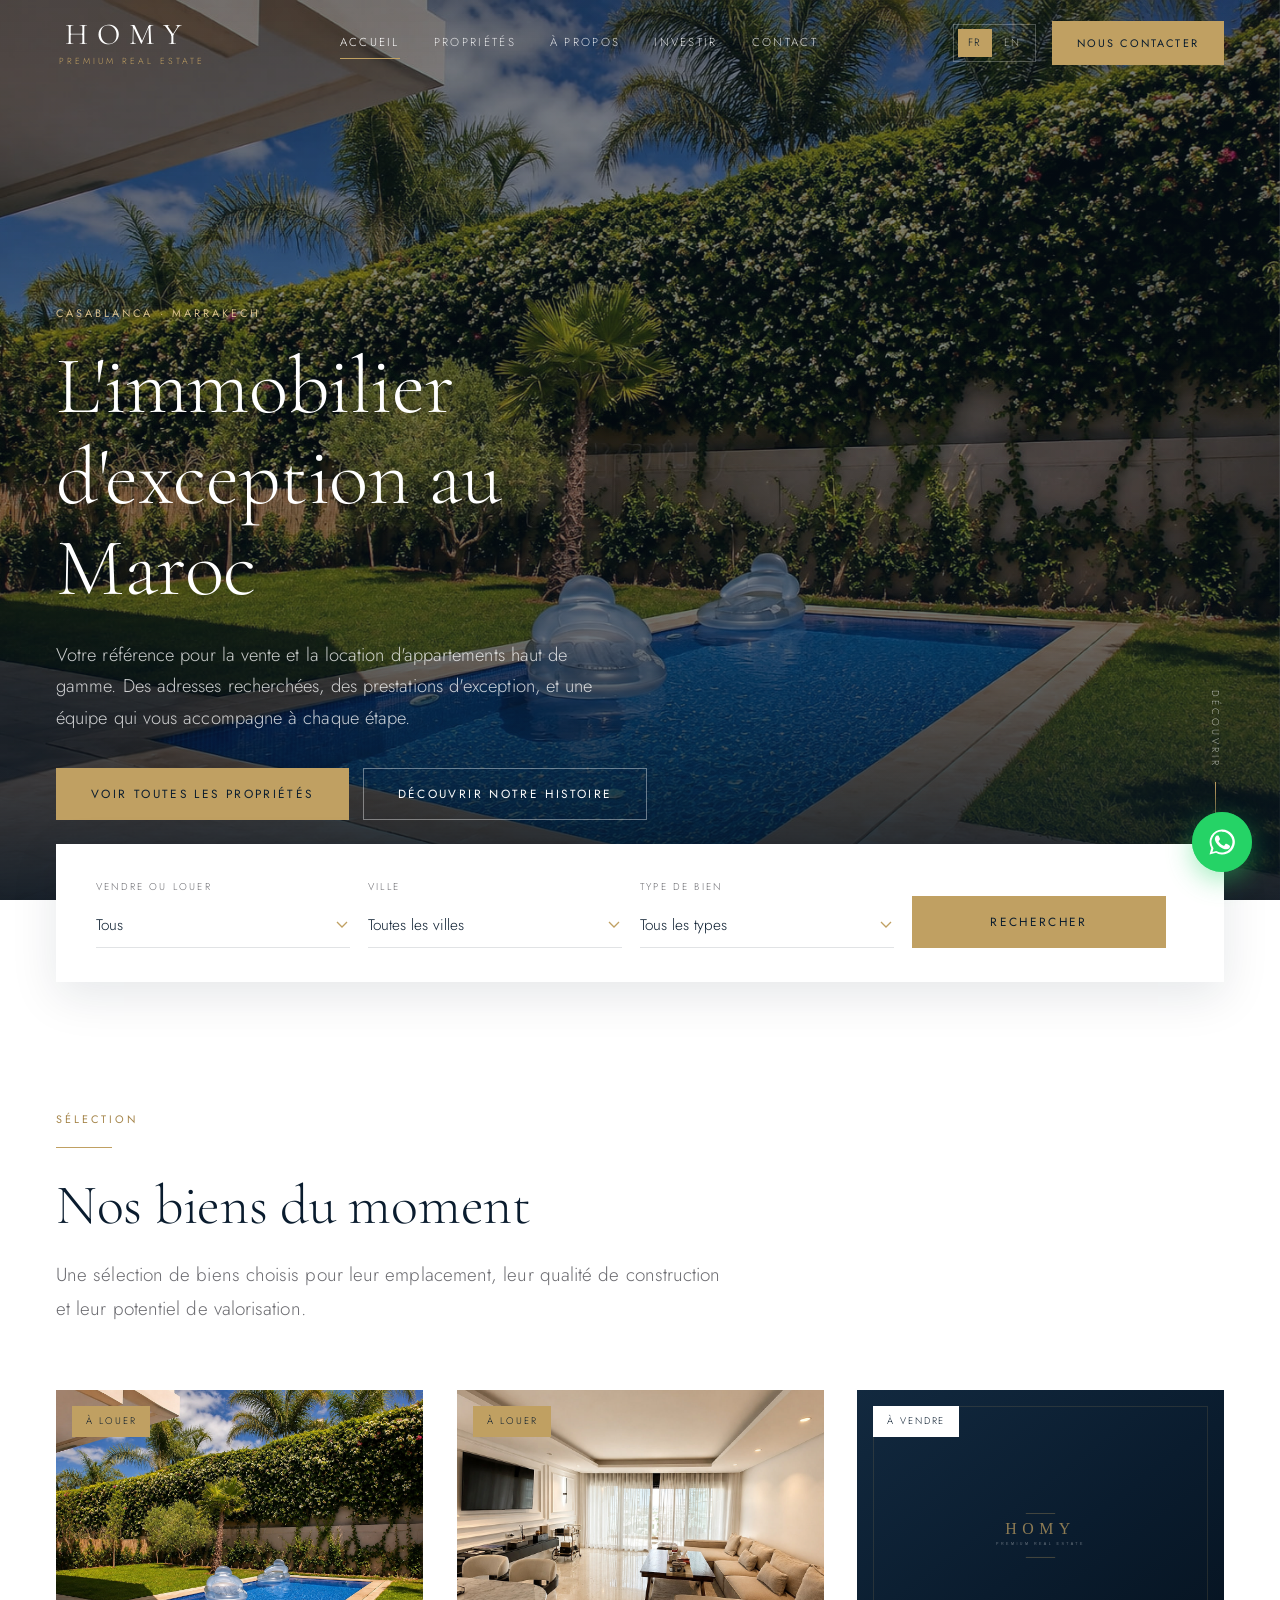
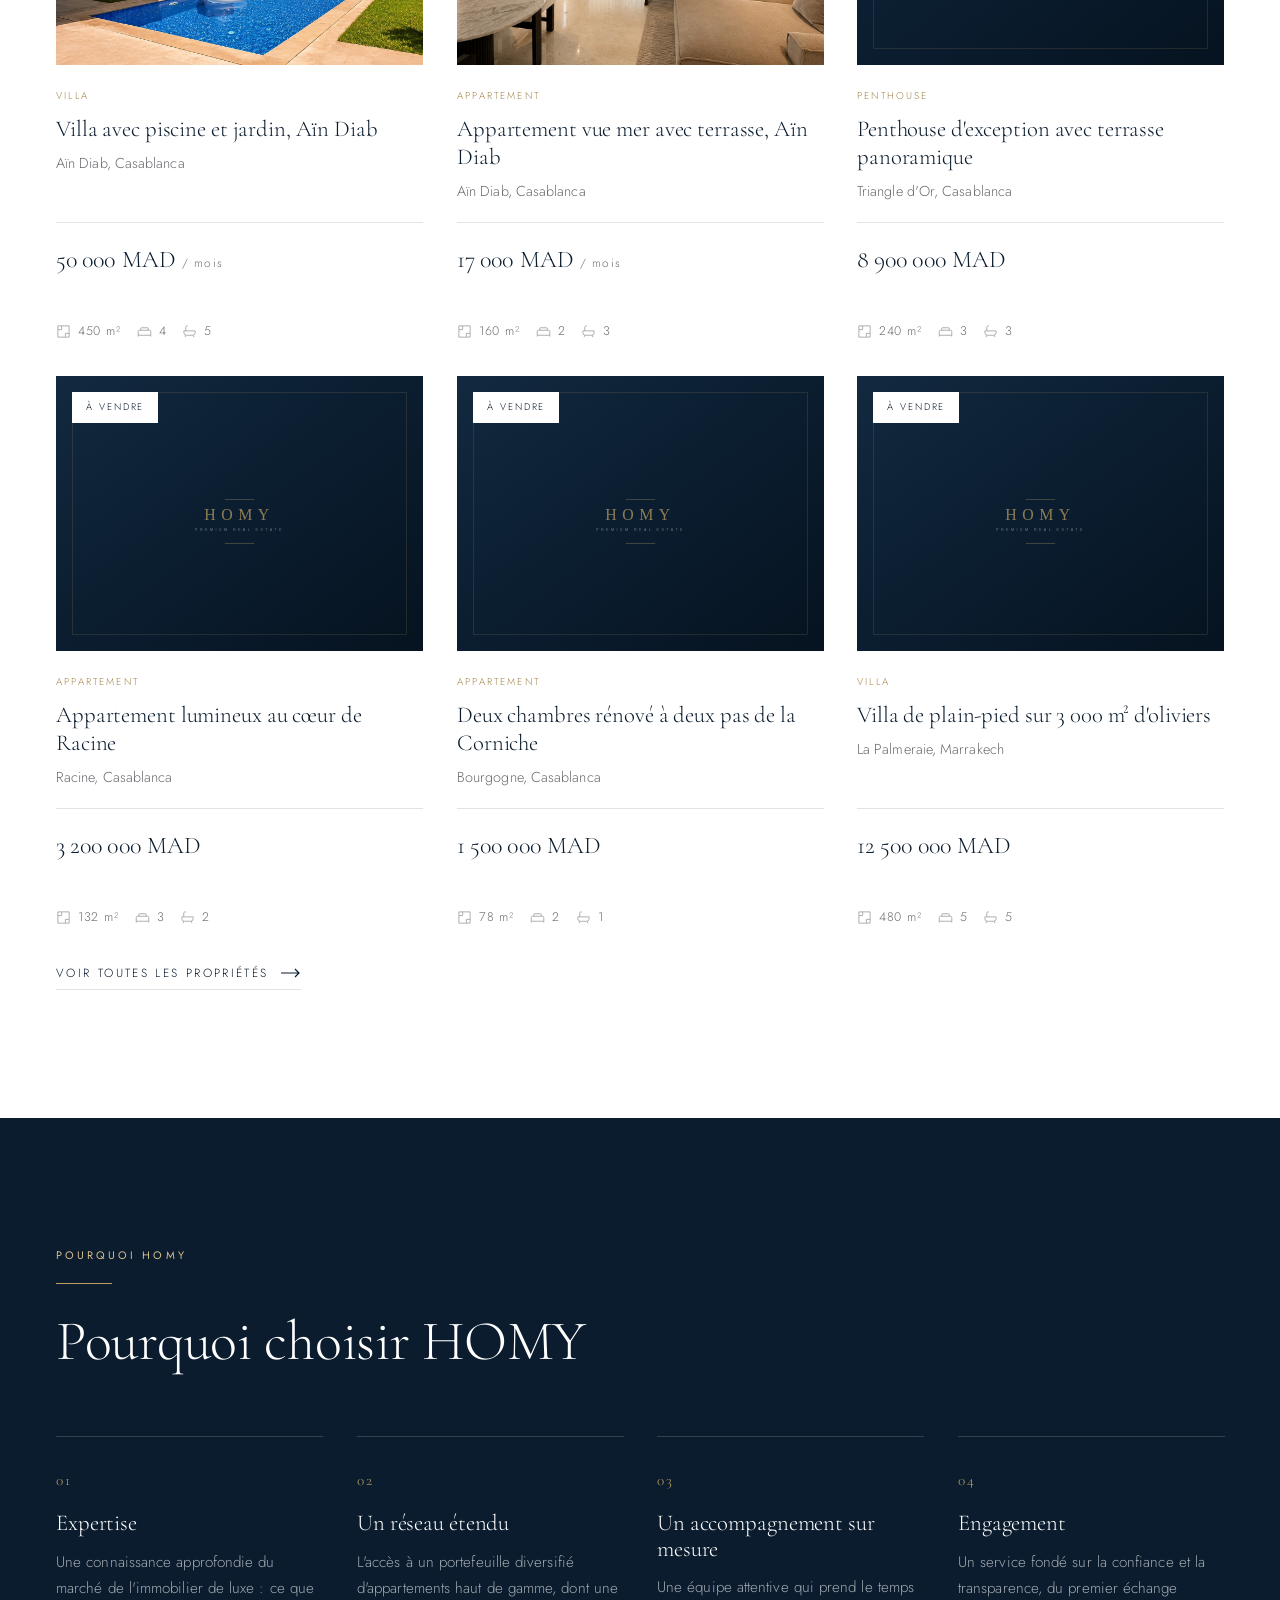
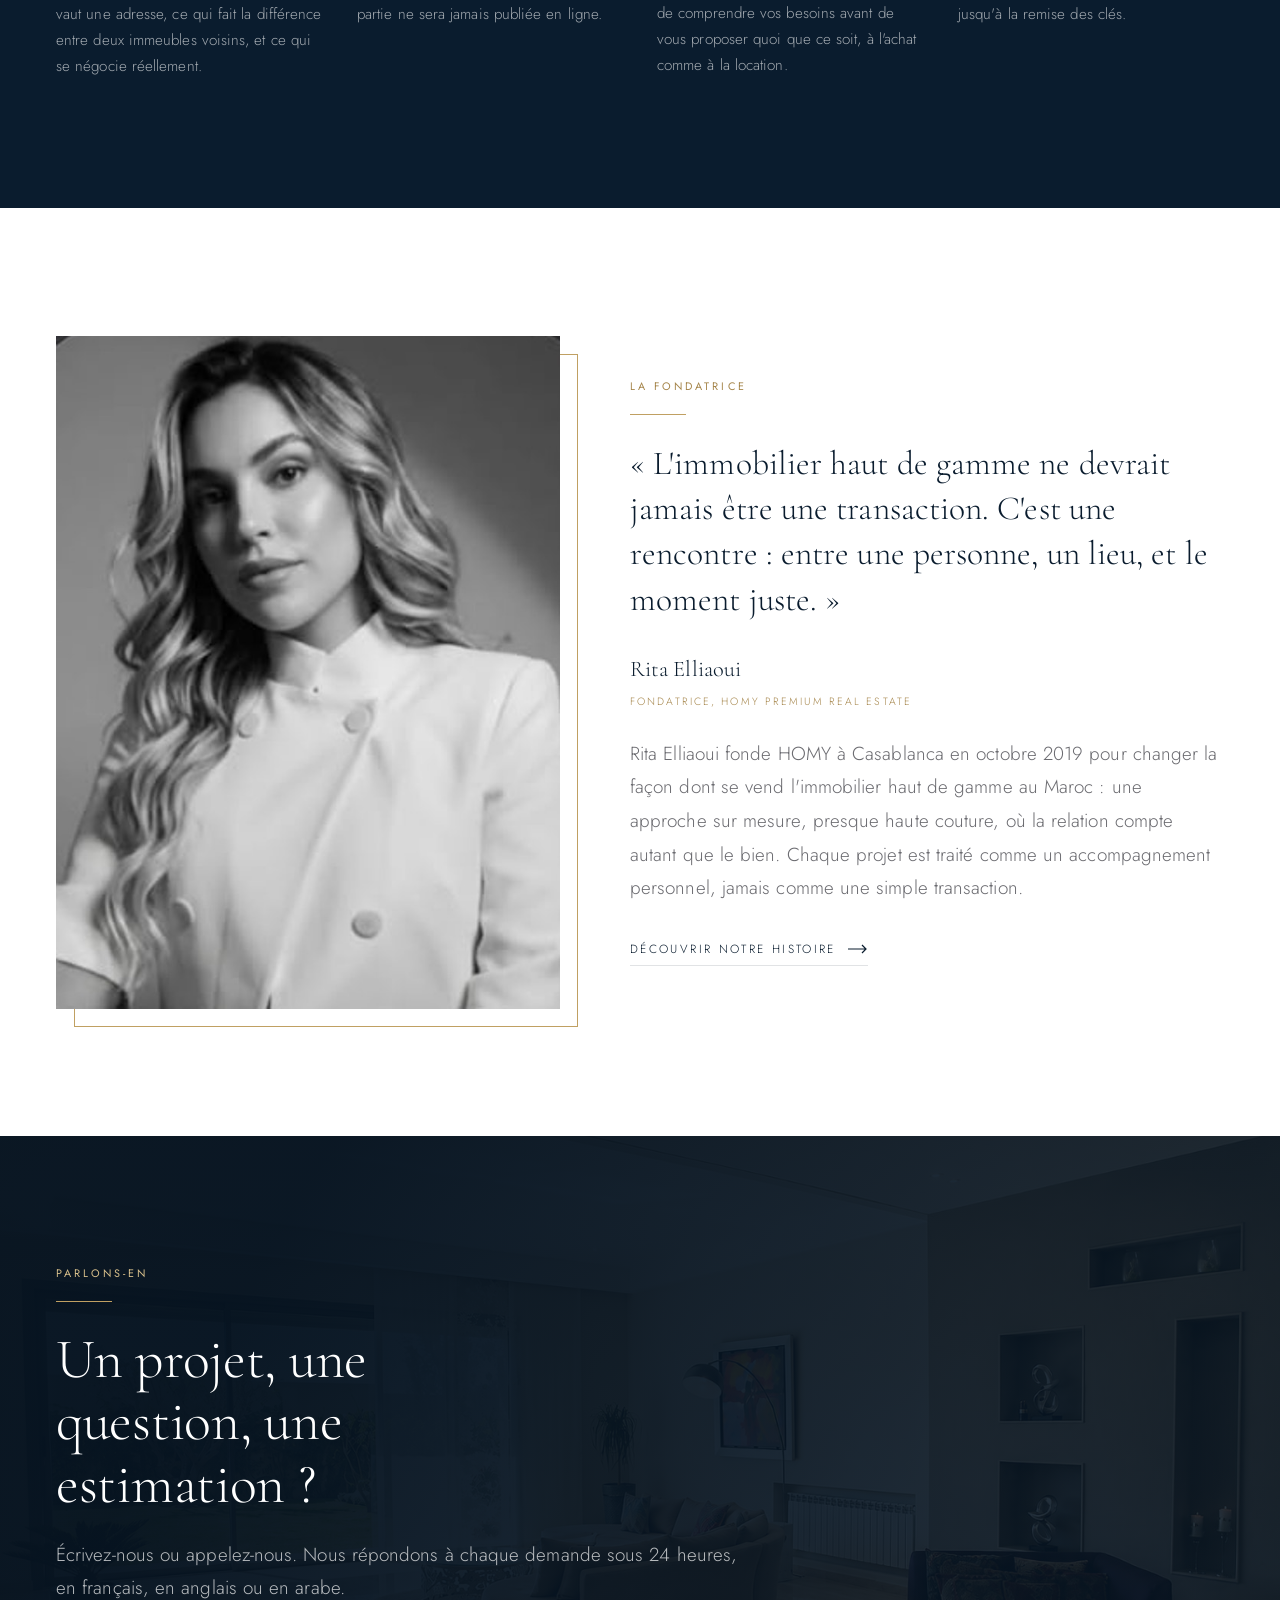
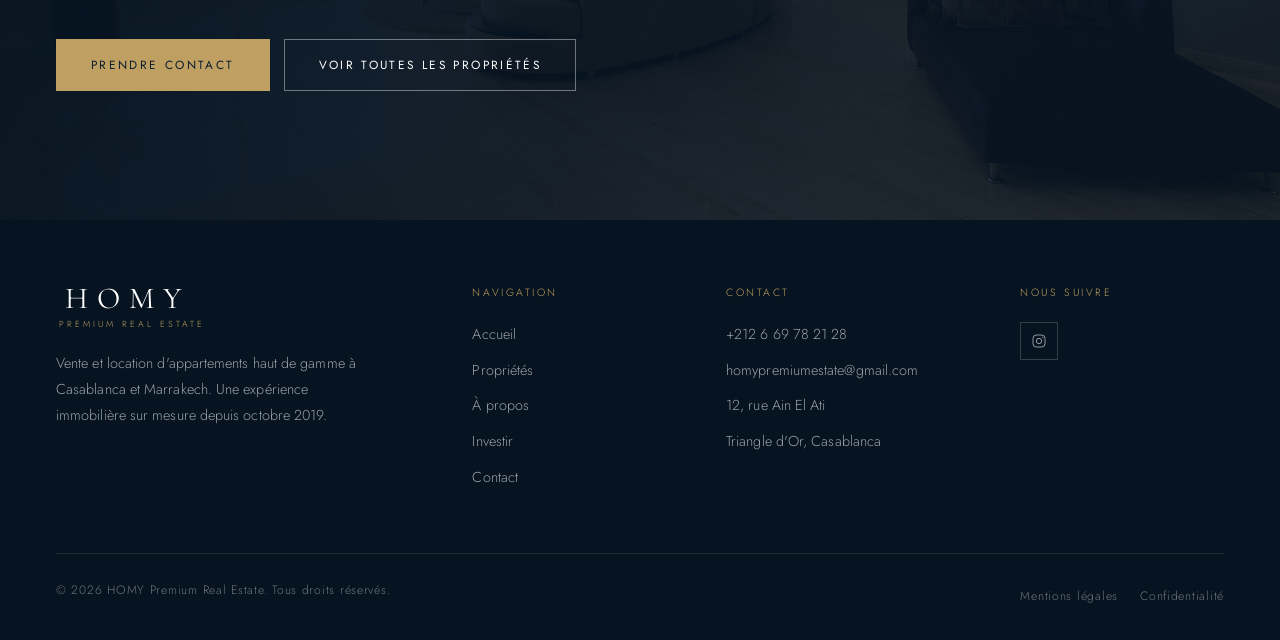
==== commit f46081ee: "Replace the invented signals on the home page Hero - The hero is now Rita's own villa in Ain Diab, p" ====
--- a/index.html
+++ b/index.html
@@ -10,7 +10,7 @@
 <meta property="og:type" content="website">
 <meta property="og:title" content="HOMY Premium Real Estate">
 <meta property="og:description" content="L'immobilier d'exception au Maroc. Casablanca · Marrakech.">
-<meta property="og:image" content="https://images.unsplash.com/photo-1613490493576-7fde63acd811?auto=format&fit=crop&w=1200&q=80">
+<meta property="og:image" content="img/villa-ain-diab-01.jpg">
 
 <link rel="icon" href="data:image/svg+xml,%3Csvg xmlns='http://www.w3.org/2000/svg' viewBox='0 0 32 32'%3E%3Crect width='32' height='32' fill='%230A1C2E'/%3E%3Ctext x='16' y='22' font-family='Georgia,serif' font-size='15' fill='%23C0A062' text-anchor='middle'%3EH%3C/text%3E%3C/svg%3E">
 
@@ -19,7 +19,7 @@
 <link rel="preconnect" href="https://images.unsplash.com" crossorigin>
 <link href="https://fonts.googleapis.com/css2?family=Cormorant+Garamond:wght@300;400;500&family=Jost:wght@200;300;400;500&display=swap" rel="stylesheet">
 
-<link rel="preload" as="image" href="https://images.unsplash.com/photo-1613490493576-7fde63acd811?auto=format&fit=crop&w=1900&q=80">
+<link rel="preload" as="image" href="img/villa-ain-diab-01.jpg">
 <link rel="stylesheet" href="css/style.css">
 </head>
 
@@ -30,14 +30,9 @@
 <!-- ============================================================ HERO -->
 <section class="hero">
   <div class="hero__media">
-    <img src="https://images.unsplash.com/photo-1613490493576-7fde63acd811?auto=format&fit=crop&w=1900&q=80"
-         srcset="https://images.unsplash.com/photo-1613490493576-7fde63acd811?auto=format&fit=crop&w=900&q=80 900w,
-                 https://images.unsplash.com/photo-1613490493576-7fde63acd811?auto=format&fit=crop&w=1400&q=80 1400w,
-                 https://images.unsplash.com/photo-1613490493576-7fde63acd811?auto=format&fit=crop&w=1900&q=80 1900w,
-                 https://images.unsplash.com/photo-1613490493576-7fde63acd811?auto=format&fit=crop&w=2400&q=80 2400w"
-         sizes="100vw"
-         alt="Villa contemporaine avec piscine à débordement, Casablanca"
-         fetchpriority="high" decoding="async" width="1900" height="1267">
+    <img src="img/villa-ain-diab-01.jpg"
+         alt="Villa avec piscine et jardin, Aïn Diab, Casablanca"
+         fetchpriority="high" decoding="async" width="1536" height="1024">
   </div>
 
   <div class="hero__inner">
@@ -163,8 +158,8 @@
 <!-- ============================================================= CTA -->
 <section class="section cta-band">
   <div class="cta-band__media">
-    <img src="https://images.unsplash.com/photo-1600585154340-be6161a56a0c?auto=format&fit=crop&w=1600&q=80"
-         alt="" loading="lazy" decoding="async" width="1600" height="1067">
+    <img src="img/villa-ain-diab-02.jpg"
+         alt="" loading="lazy" decoding="async" width="1537" height="1023">
   </div>
   <div class="container">
     <div data-reveal>
--- a/css/style.css
+++ b/css/style.css
@@ -1024,18 +1024,22 @@
    17. SINGLE PROPERTY PAGE
    ========================================================================= */
 .gallery { position: relative; background: var(--navy-deep); }
+/* The photo is shown whole, never cropped, centred on the deep navy field.
+   Property photos arrive both upright and sideways, and cropping an upright
+   one into a wide banner throws most of the room away.                     */
 .gallery__stage {
   position: relative;
-  aspect-ratio: 4 / 3;
+  aspect-ratio: 4 / 5;
   overflow: hidden;
-}
-@media (min-width: 760px) { .gallery__stage { aspect-ratio: 21 / 10; } }
+  background: var(--navy-deep);
+}
+@media (min-width: 760px) { .gallery__stage { aspect-ratio: 16 / 9; } }
 
 .gallery__stage img {
   position: absolute;
   inset: 0;
   width: 100%; height: 100%;
-  object-fit: cover;
+  object-fit: contain;
   opacity: 0;
   transition: opacity 0.65s var(--ease);
 }
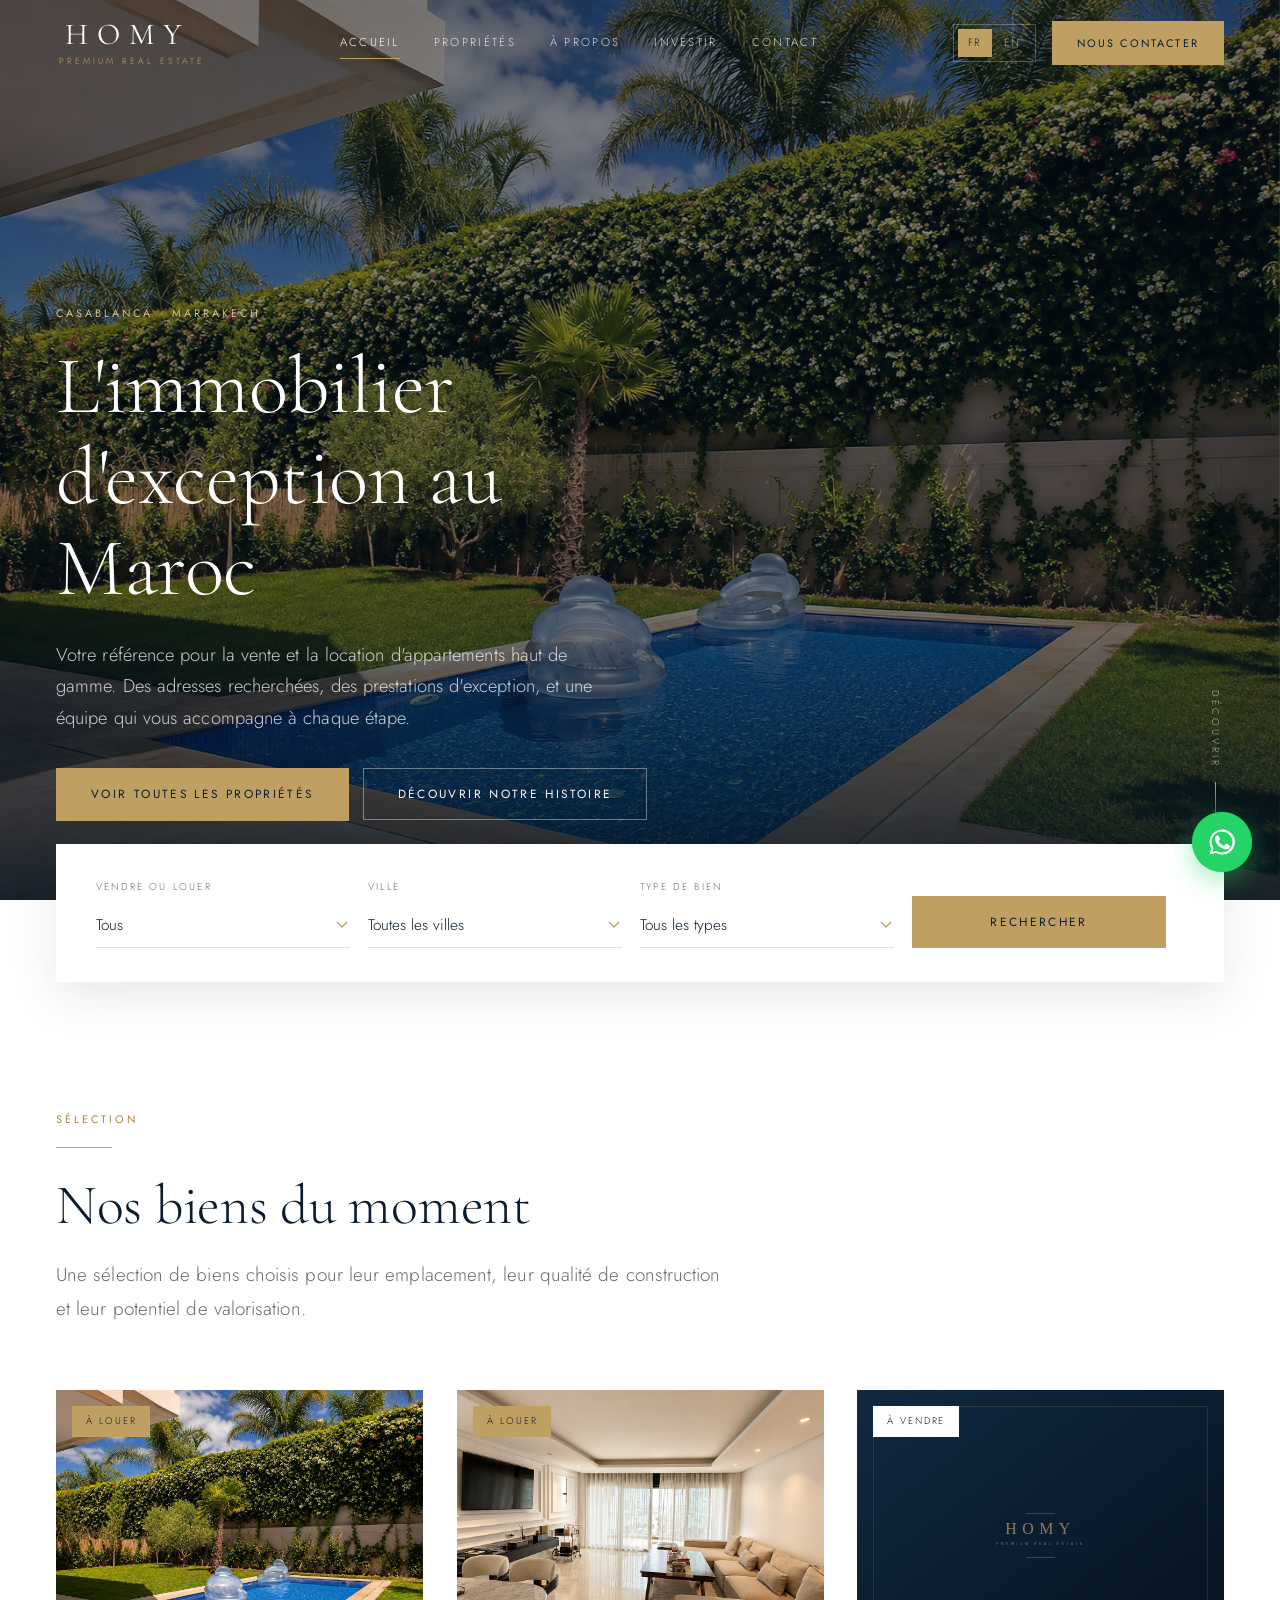
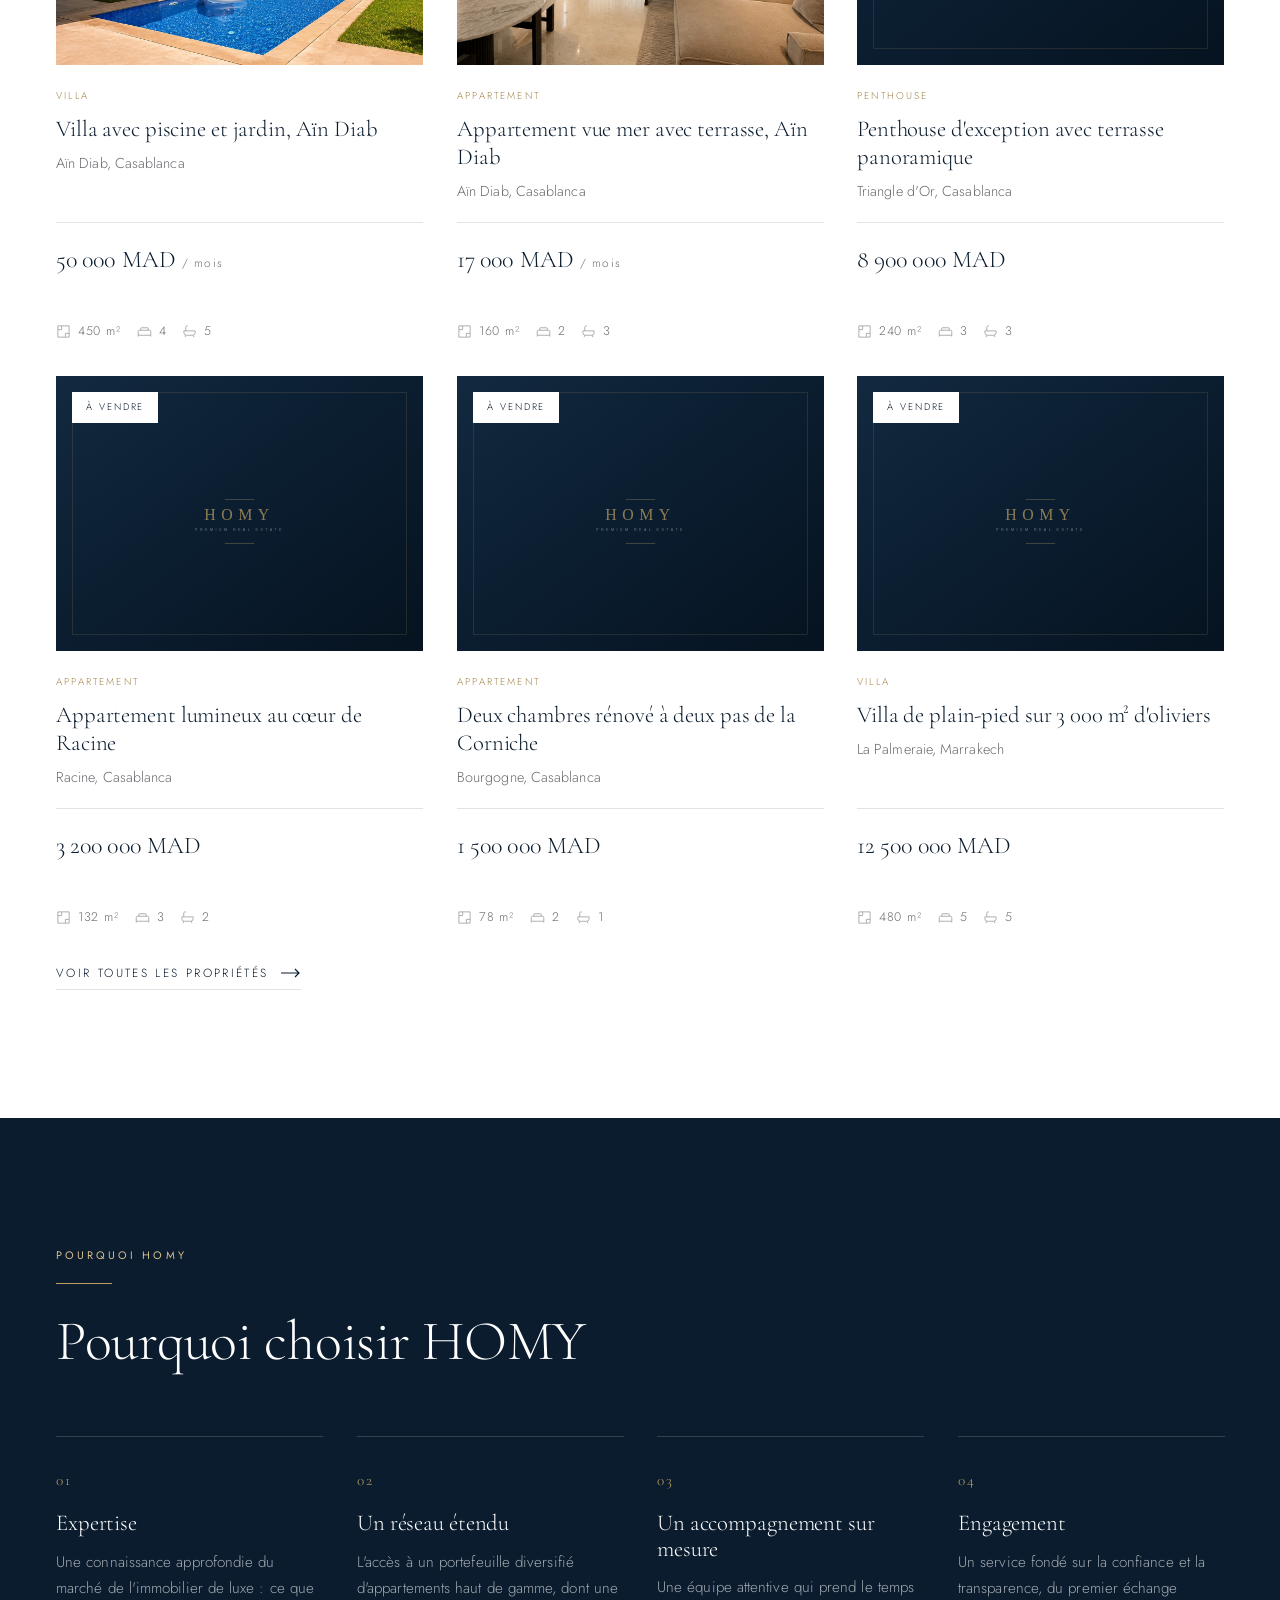
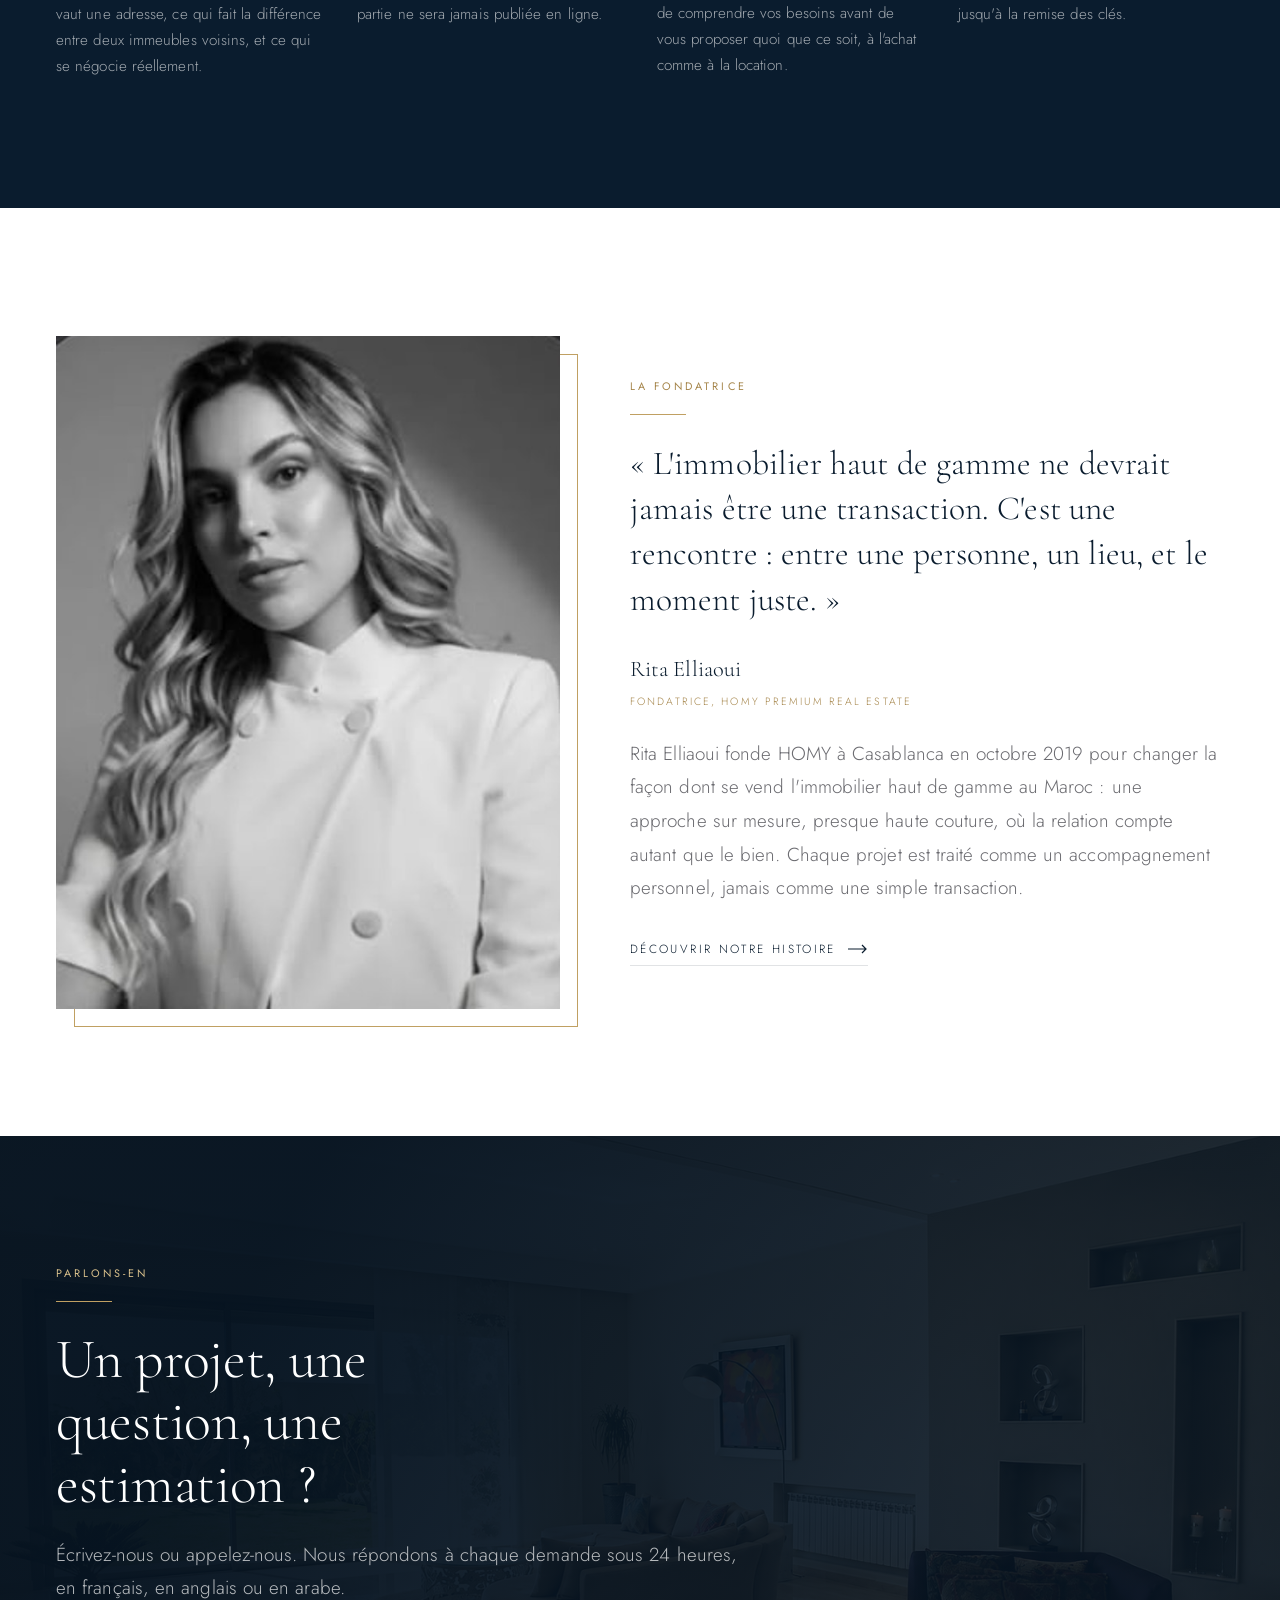
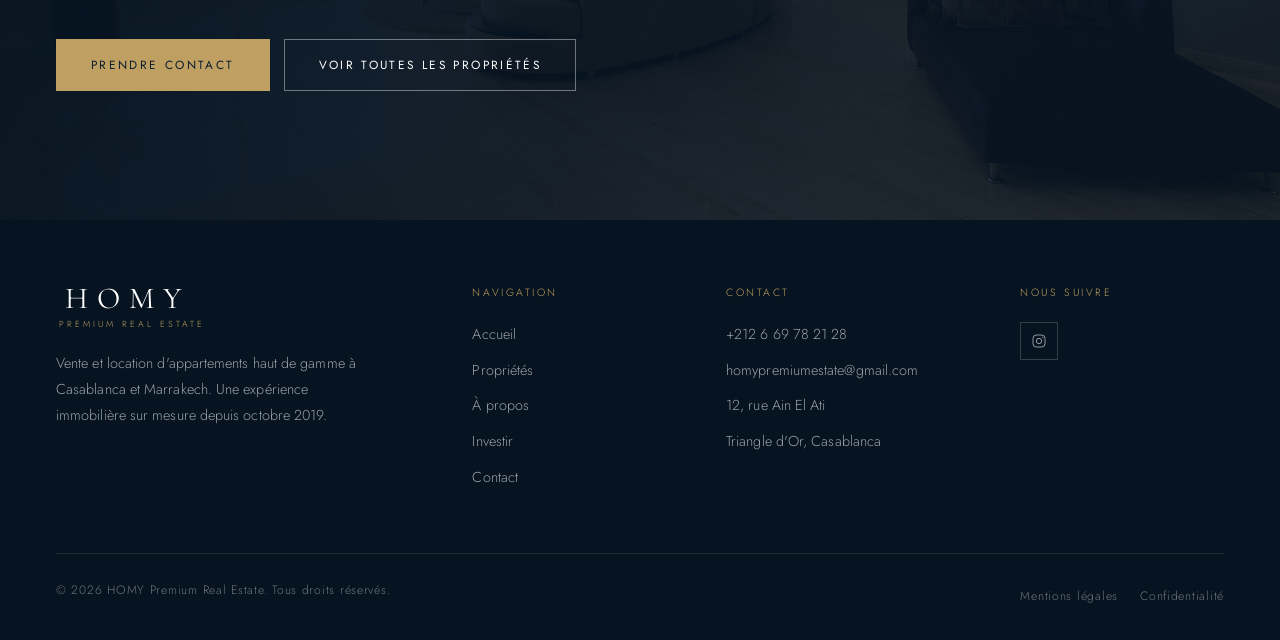
==== commit 5097cc19: "Remove the last stock photography from the site You asked for the Proprietes and Contact banners. Th" ====
--- a/index.html
+++ b/index.html
@@ -16,7 +16,6 @@
 
 <link rel="preconnect" href="https://fonts.googleapis.com">
 <link rel="preconnect" href="https://fonts.gstatic.com" crossorigin>
-<link rel="preconnect" href="https://images.unsplash.com" crossorigin>
 <link href="https://fonts.googleapis.com/css2?family=Cormorant+Garamond:wght@300;400;500&family=Jost:wght@200;300;400;500&display=swap" rel="stylesheet">
 
 <link rel="preload" as="image" href="img/villa-ain-diab-01.jpg">
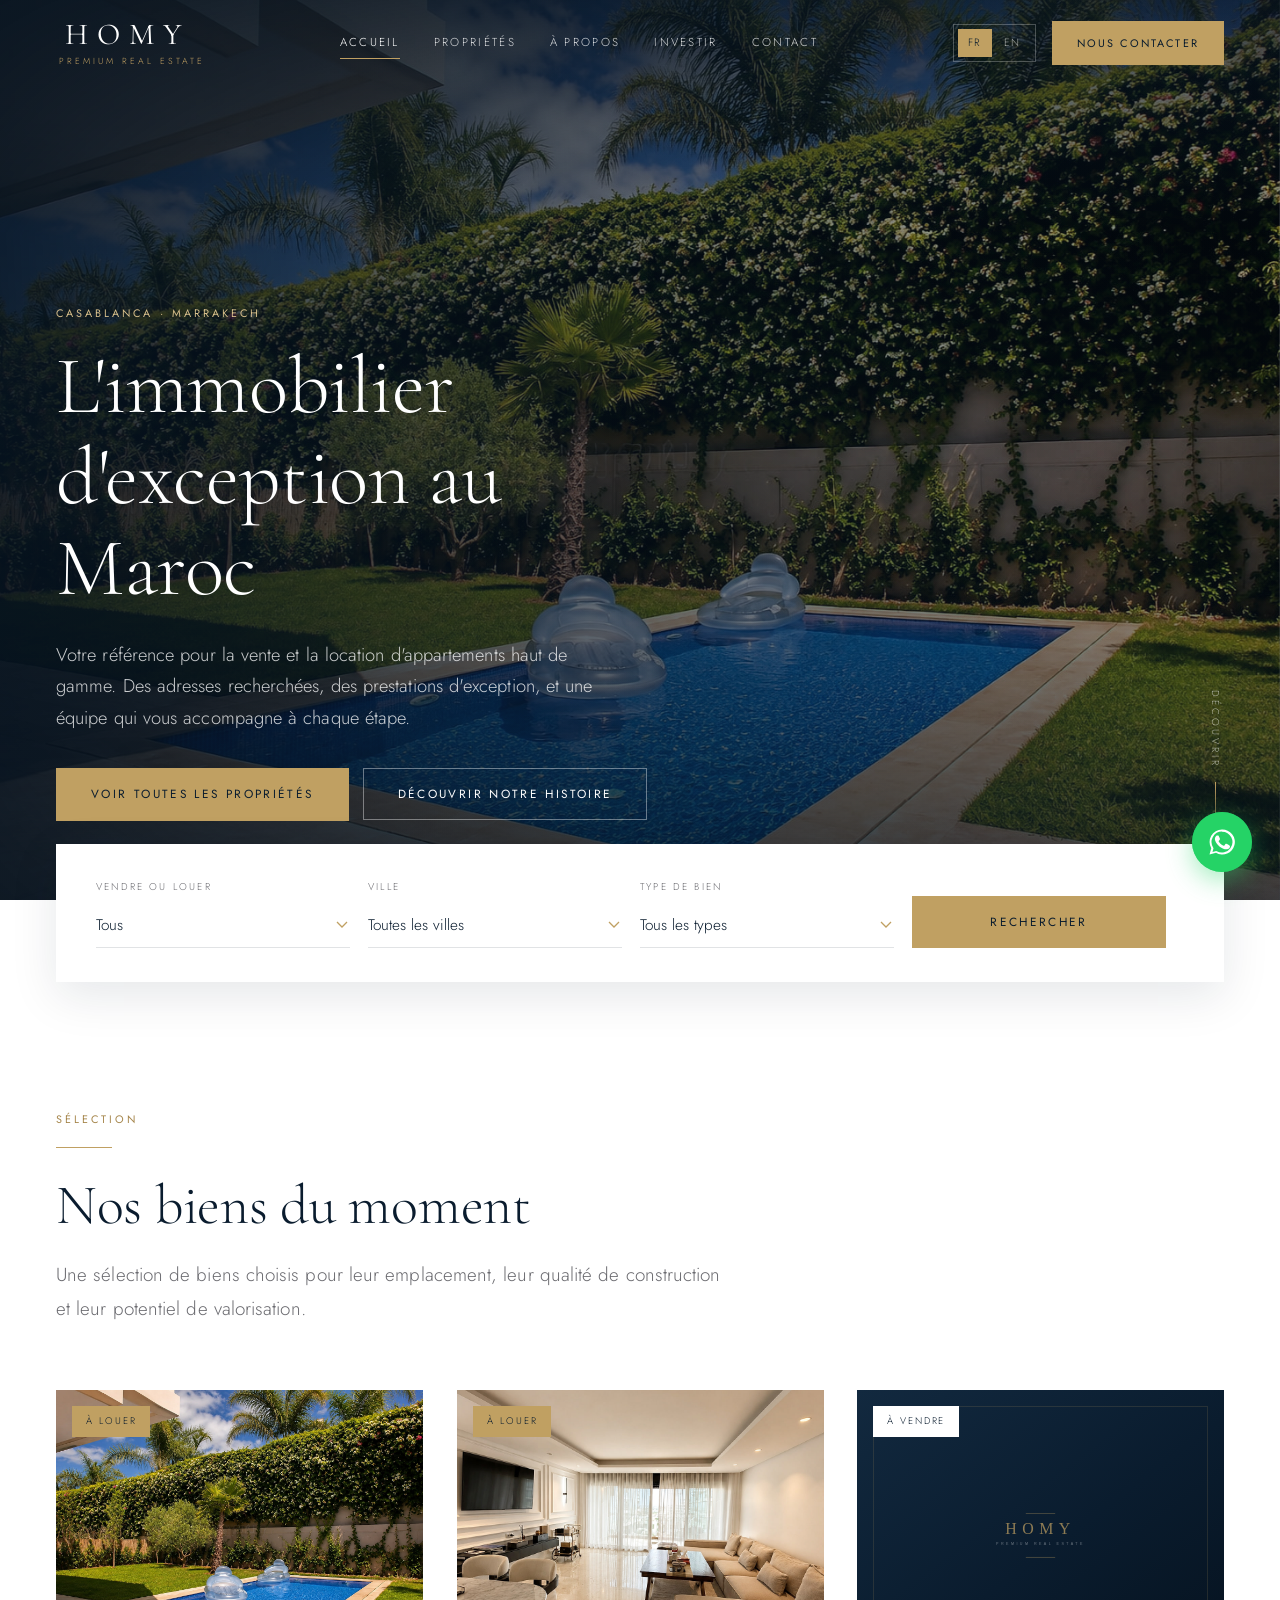
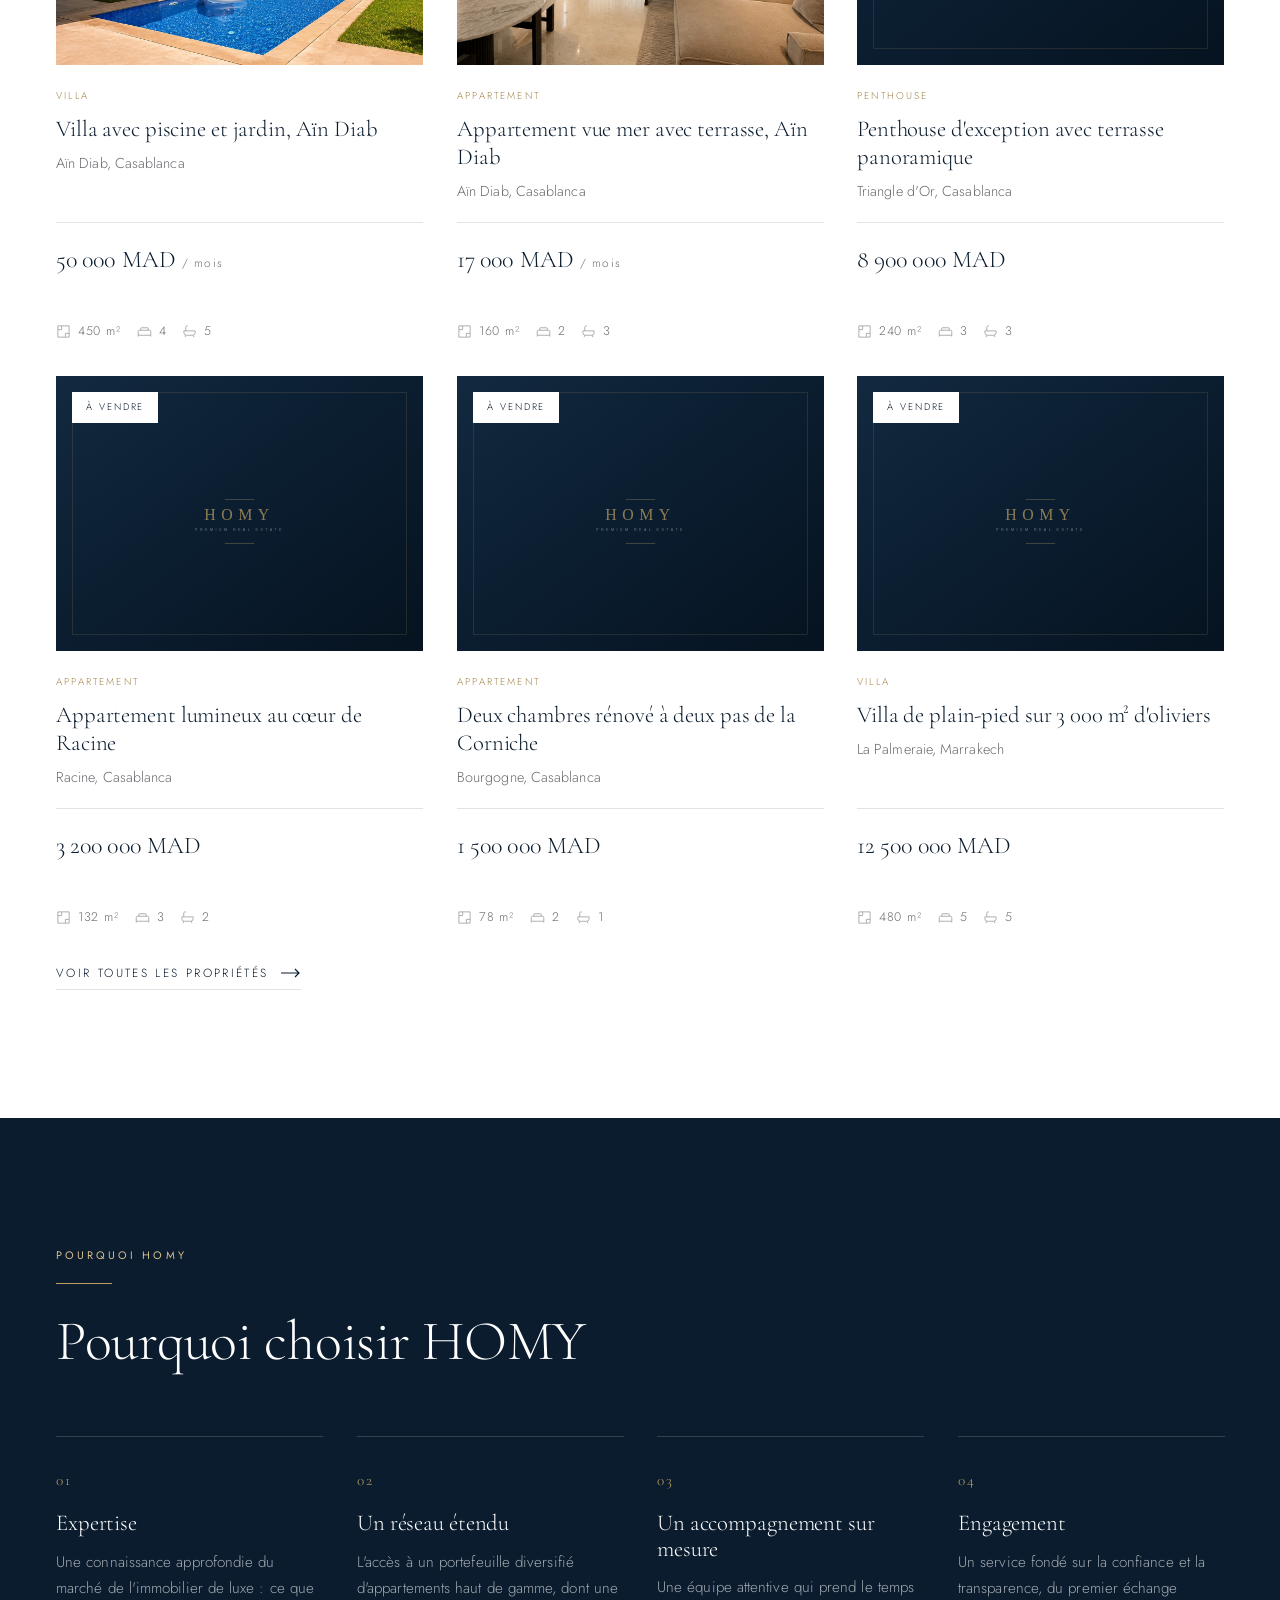
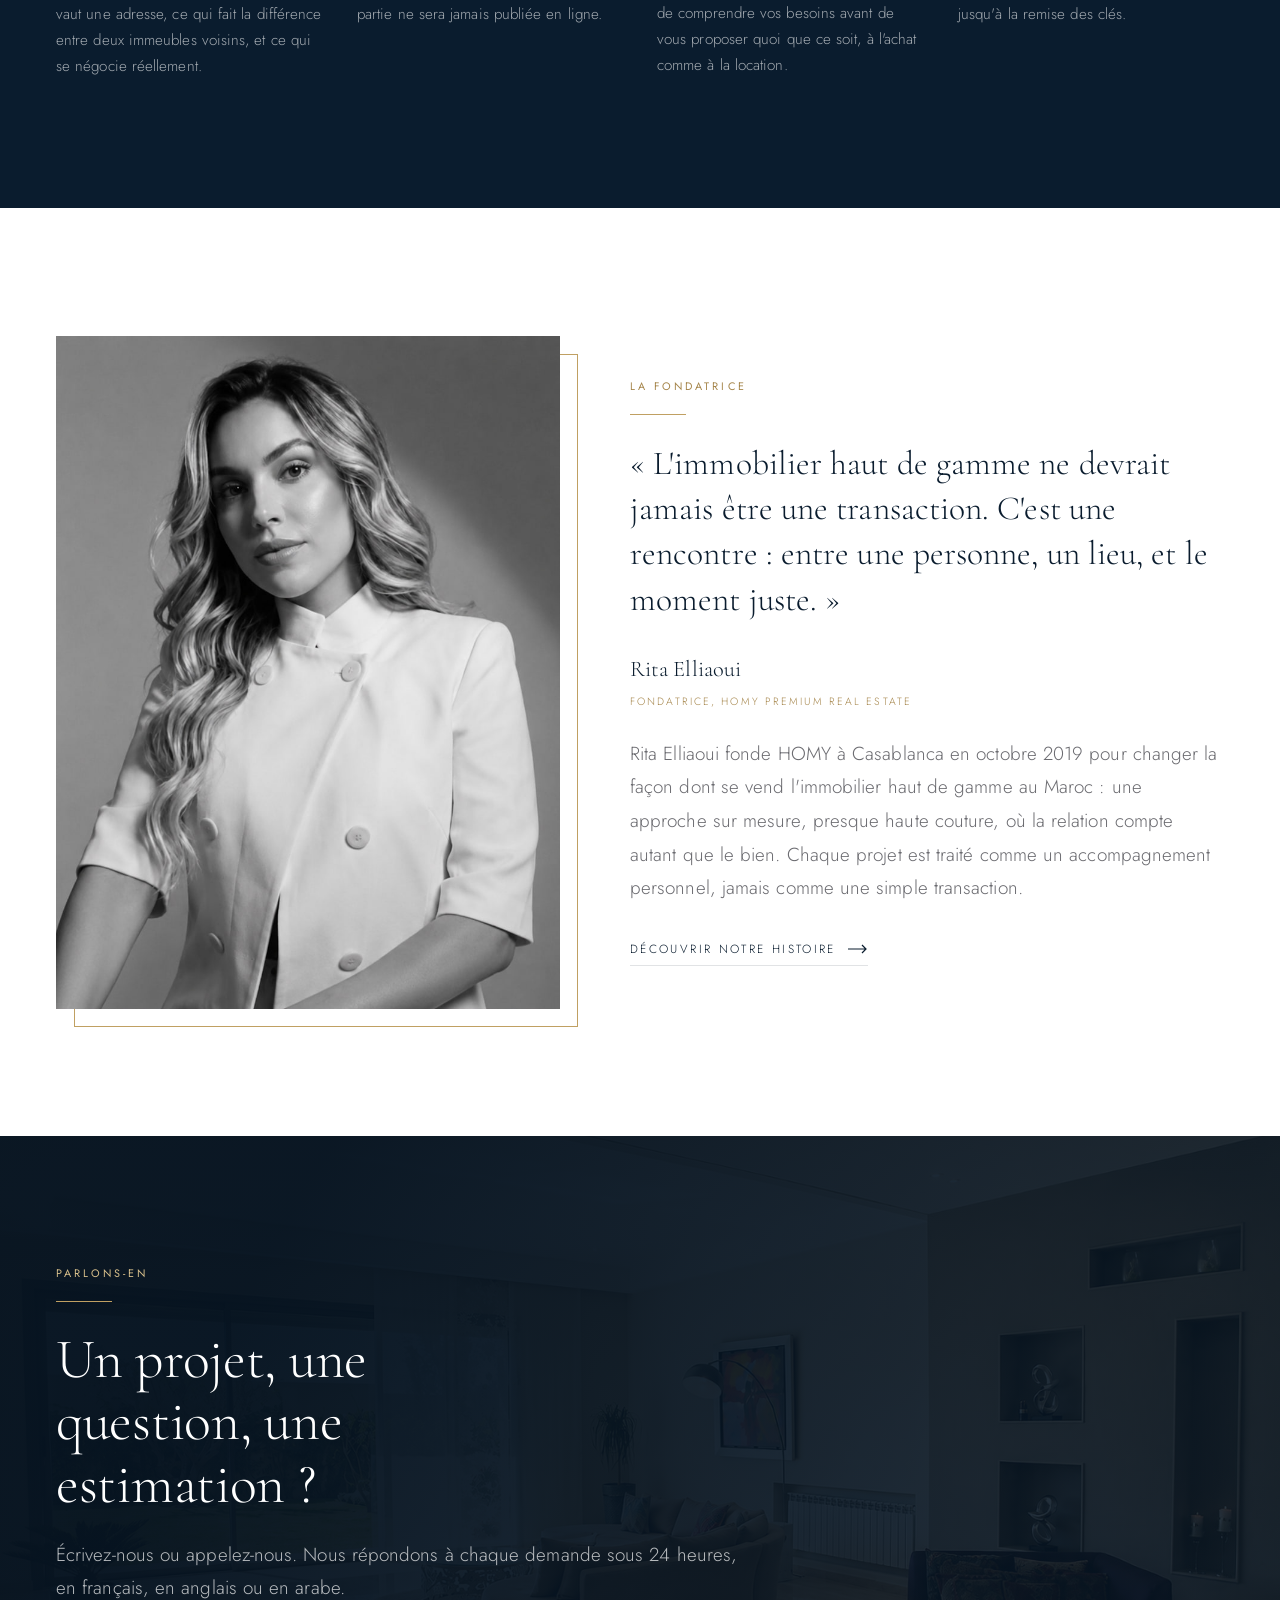
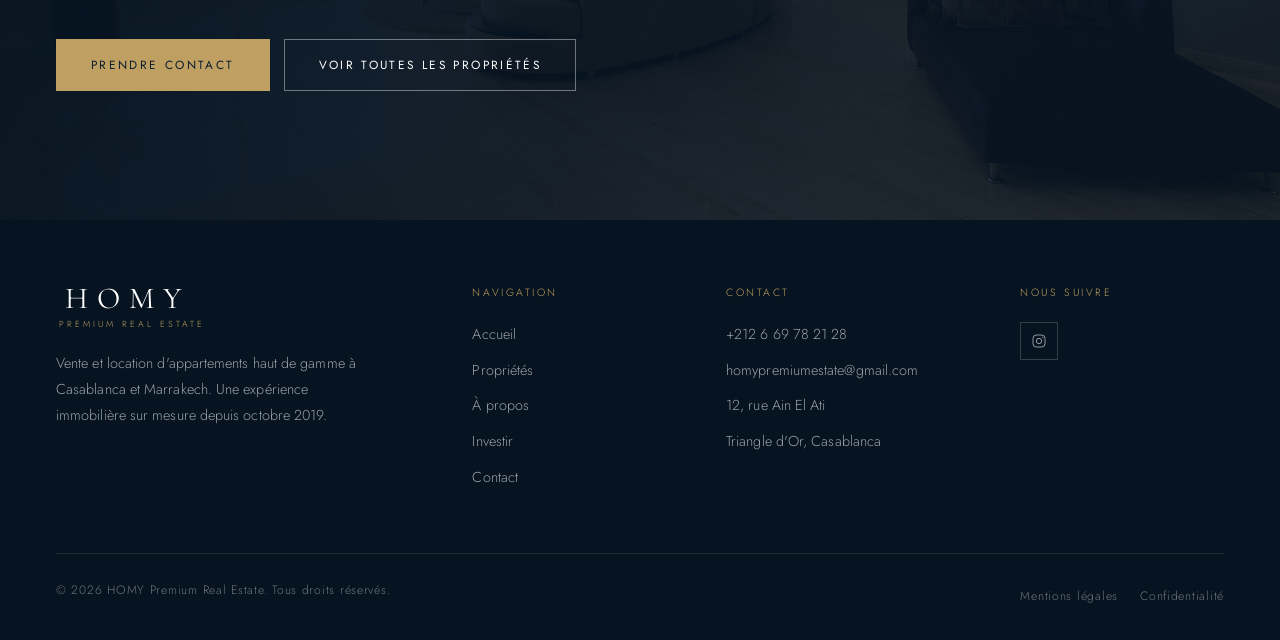
==== commit 6f3da360: "Use the full-resolution founder portrait and fix mobile contrast Portrait - Replaces the version cro" ====
--- a/index.html
+++ b/index.html
@@ -134,7 +134,7 @@
       <div class="founder__media" data-reveal>
         <img src="img/rita-elliaoui.jpg"
              alt="Rita Elliaoui, fondatrice de HOMY Premium Real Estate"
-             loading="lazy" decoding="async" width="660" height="880">
+             loading="lazy" decoding="async" width="841" height="1122">
       </div>
       <div data-reveal data-reveal-delay="2">
         <span class="eyebrow" data-i18n="founder.eyebrow"></span>
--- a/css/style.css
+++ b/css/style.css
@@ -502,12 +502,29 @@
 }
 @keyframes heroZoom { to { transform: scale(1); } }
 
+/* Real photography is bright — sunlight, sky, water. The scrim is heavy at
+   the bottom where the headline sits and at the very top behind the logo
+   and menu, and lifts through the middle so the photograph still reads. */
 .hero__media::after {
   content: "";
   position: absolute;
   inset: 0;
-  background:
-    linear-gradient(to top, rgba(6,19,32,0.92) 0%, rgba(6,19,32,0.42) 45%, rgba(6,19,32,0.55) 100%);
+  background: linear-gradient(to top,
+    rgba(6,19,32,0.94) 0%,
+    rgba(6,19,32,0.86) 34%,
+    rgba(6,19,32,0.52) 62%,
+    rgba(6,19,32,0.38) 80%,
+    rgba(6,19,32,0.82) 100%);
+}
+
+/* On wide screens the text sits left, so darken that side instead of
+   flattening the whole picture. */
+@media (min-width: 1060px) {
+  .hero__media::after {
+    background:
+      linear-gradient(to right, rgba(6,19,32,0.88) 0%, rgba(6,19,32,0.45) 52%, rgba(6,19,32,0.22) 100%),
+      linear-gradient(to top, rgba(6,19,32,0.72) 0%, rgba(6,19,32,0.20) 38%, rgba(6,19,32,0.14) 74%, rgba(6,19,32,0.74) 100%);
+  }
 }
 
 .hero__inner {
@@ -824,7 +841,12 @@
 .cta-band__media::after {
   content: "";
   position: absolute; inset: 0;
-  background: linear-gradient(120deg, rgba(6,19,32,0.94) 20%, rgba(6,19,32,0.55) 100%);
+  background: linear-gradient(to bottom, rgba(6,19,32,0.88), rgba(6,19,32,0.94));
+}
+@media (min-width: 760px) {
+  .cta-band__media::after {
+    background: linear-gradient(120deg, rgba(6,19,32,0.94) 20%, rgba(6,19,32,0.55) 100%);
+  }
 }
 .cta-band .container { position: relative; z-index: 2; }
 .cta-band h2 { color: var(--white); max-width: 18ch; }
@@ -941,11 +963,20 @@
   .page-hero { padding-top: calc(var(--header-h) + 110px); padding-bottom: 100px; }
 }
 .page-hero__media { position: absolute; inset: 0; }
-.page-hero__media img { width: 100%; height: 100%; object-fit: cover; opacity: 0.42; }
+.page-hero__media img { width: 100%; height: 100%; object-fit: cover; opacity: 0.38; }
+
+/* On a phone the heading runs the full width, so darken top to bottom.
+   From tablet up the text sits left and the picture can breathe on the
+   right.                                                                */
 .page-hero__media::after {
   content: "";
   position: absolute; inset: 0;
-  background: linear-gradient(to right, rgba(6,19,32,0.92), rgba(6,19,32,0.5));
+  background: linear-gradient(to bottom, rgba(6,19,32,0.82), rgba(6,19,32,0.9));
+}
+@media (min-width: 760px) {
+  .page-hero__media::after {
+    background: linear-gradient(to right, rgba(6,19,32,0.92), rgba(6,19,32,0.55));
+  }
 }
 .page-hero .container { position: relative; z-index: 2; }
 .page-hero h1 { color: var(--white); max-width: 16ch; margin-bottom: 20px; }
